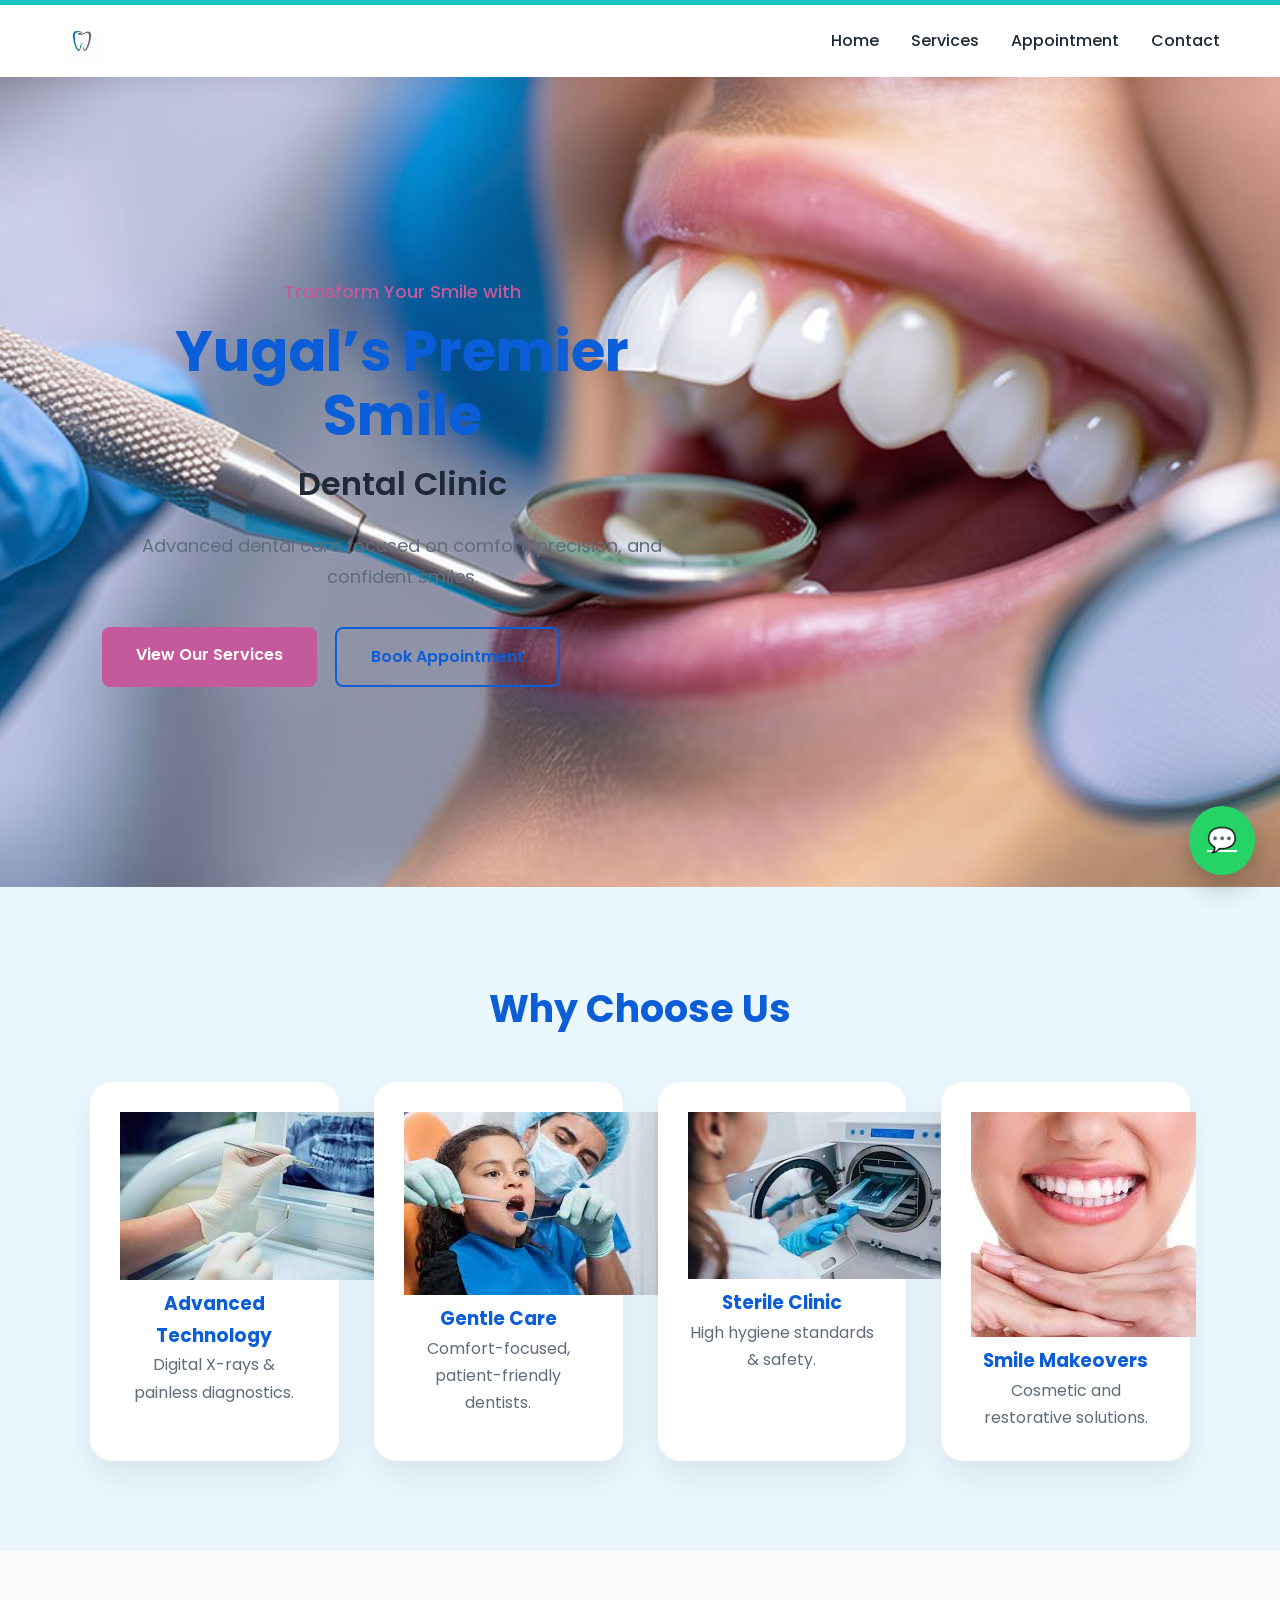
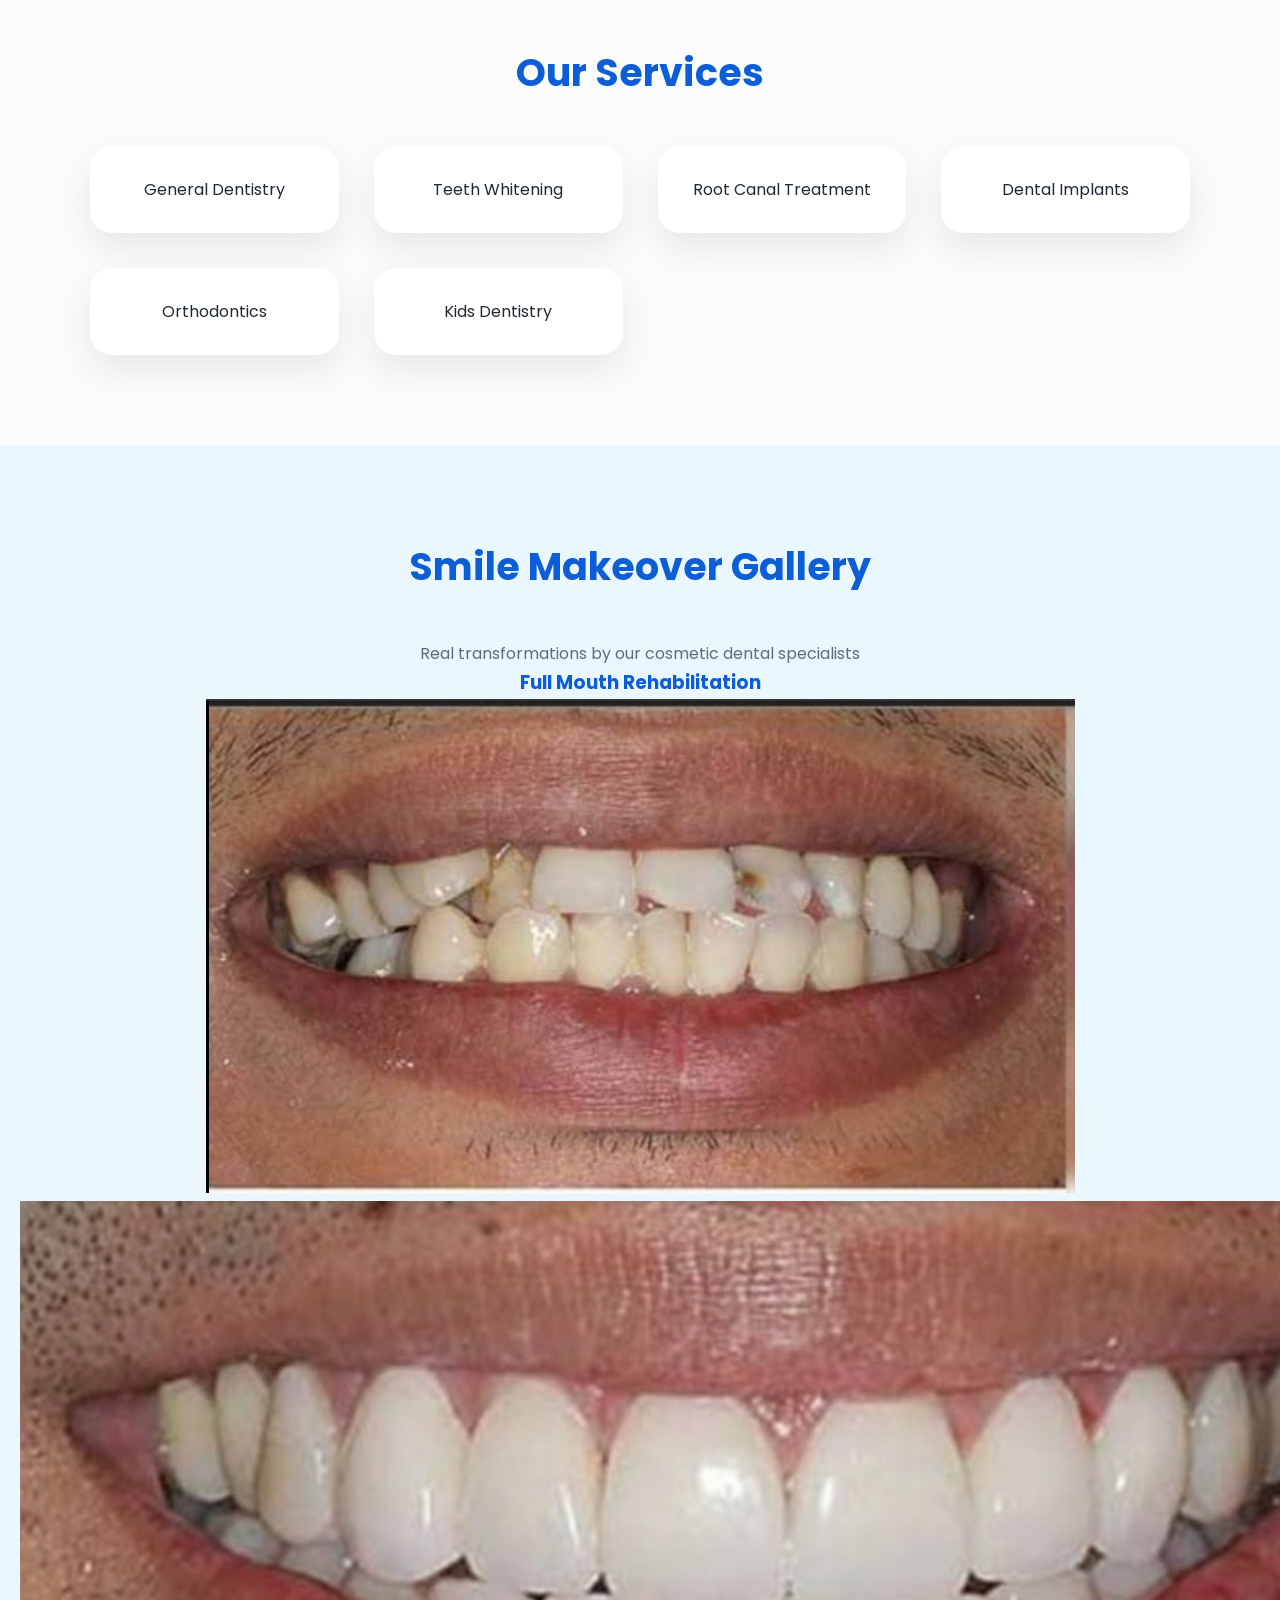
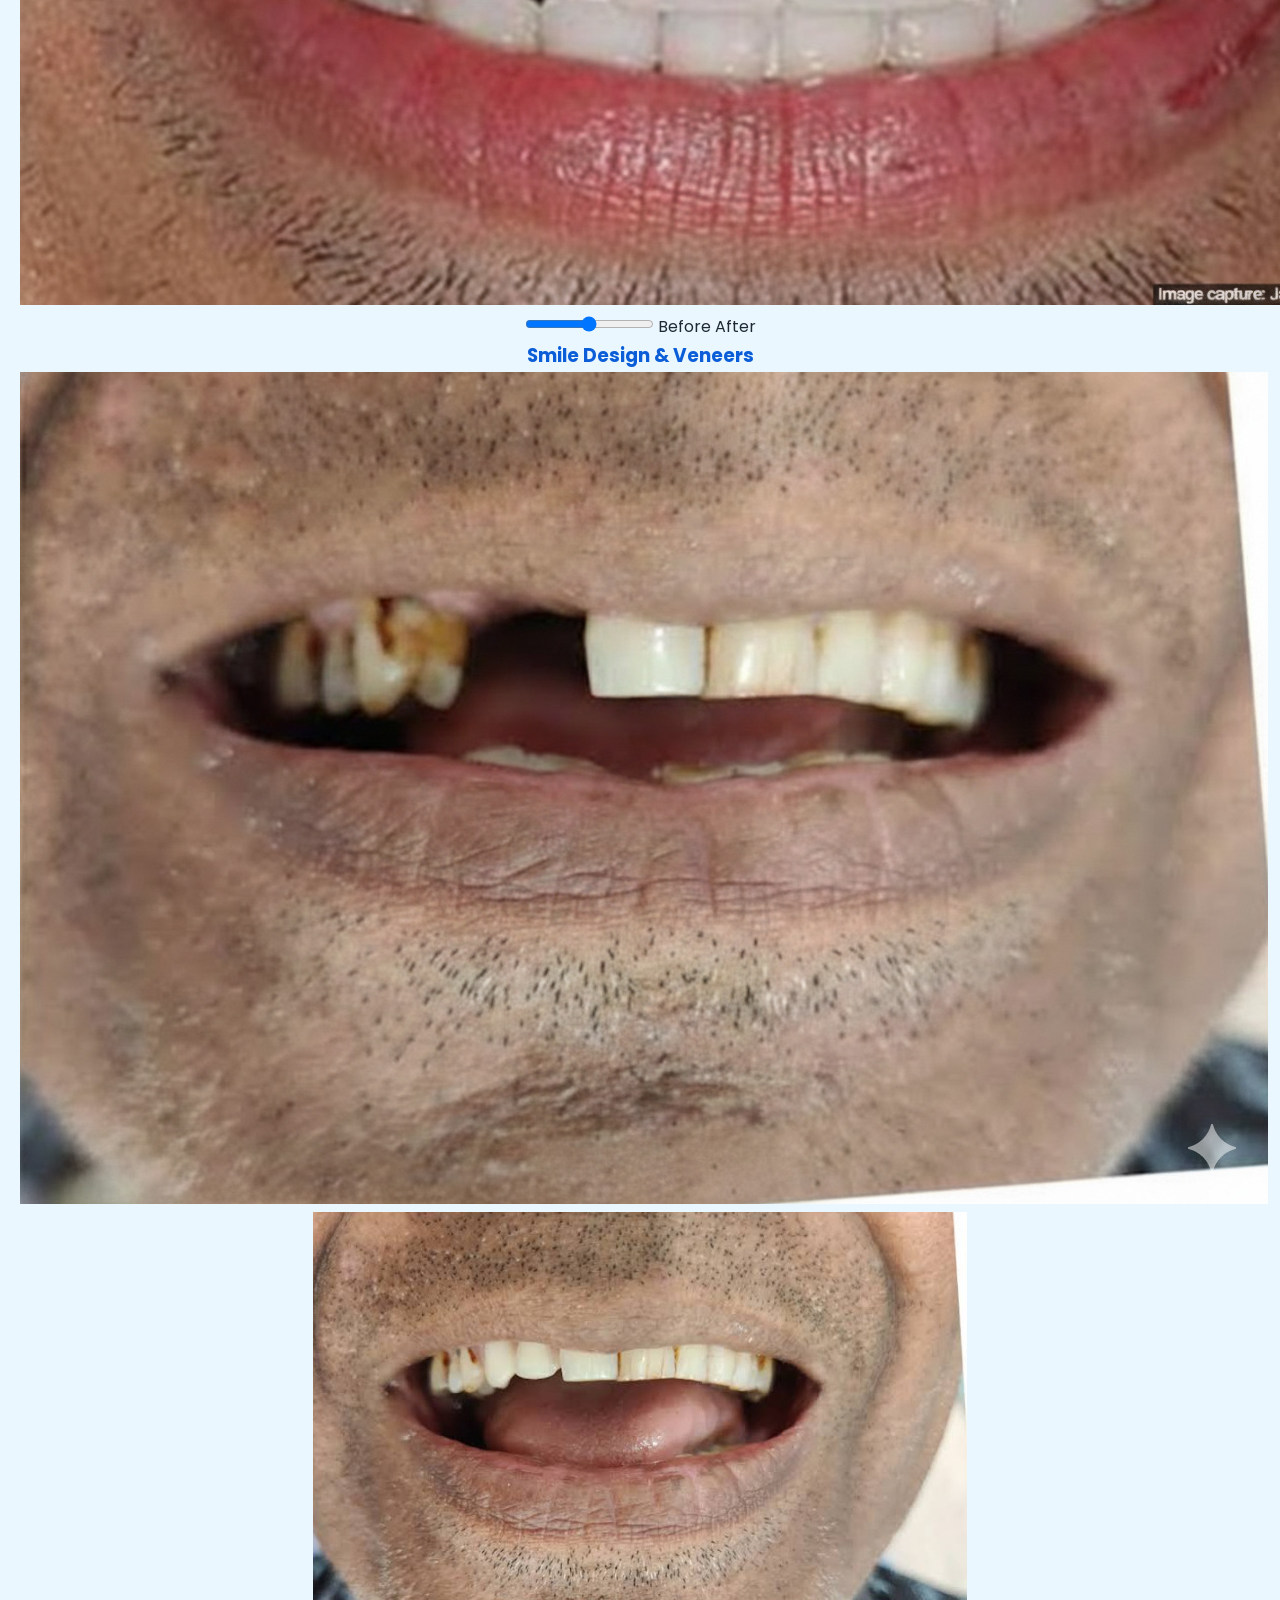
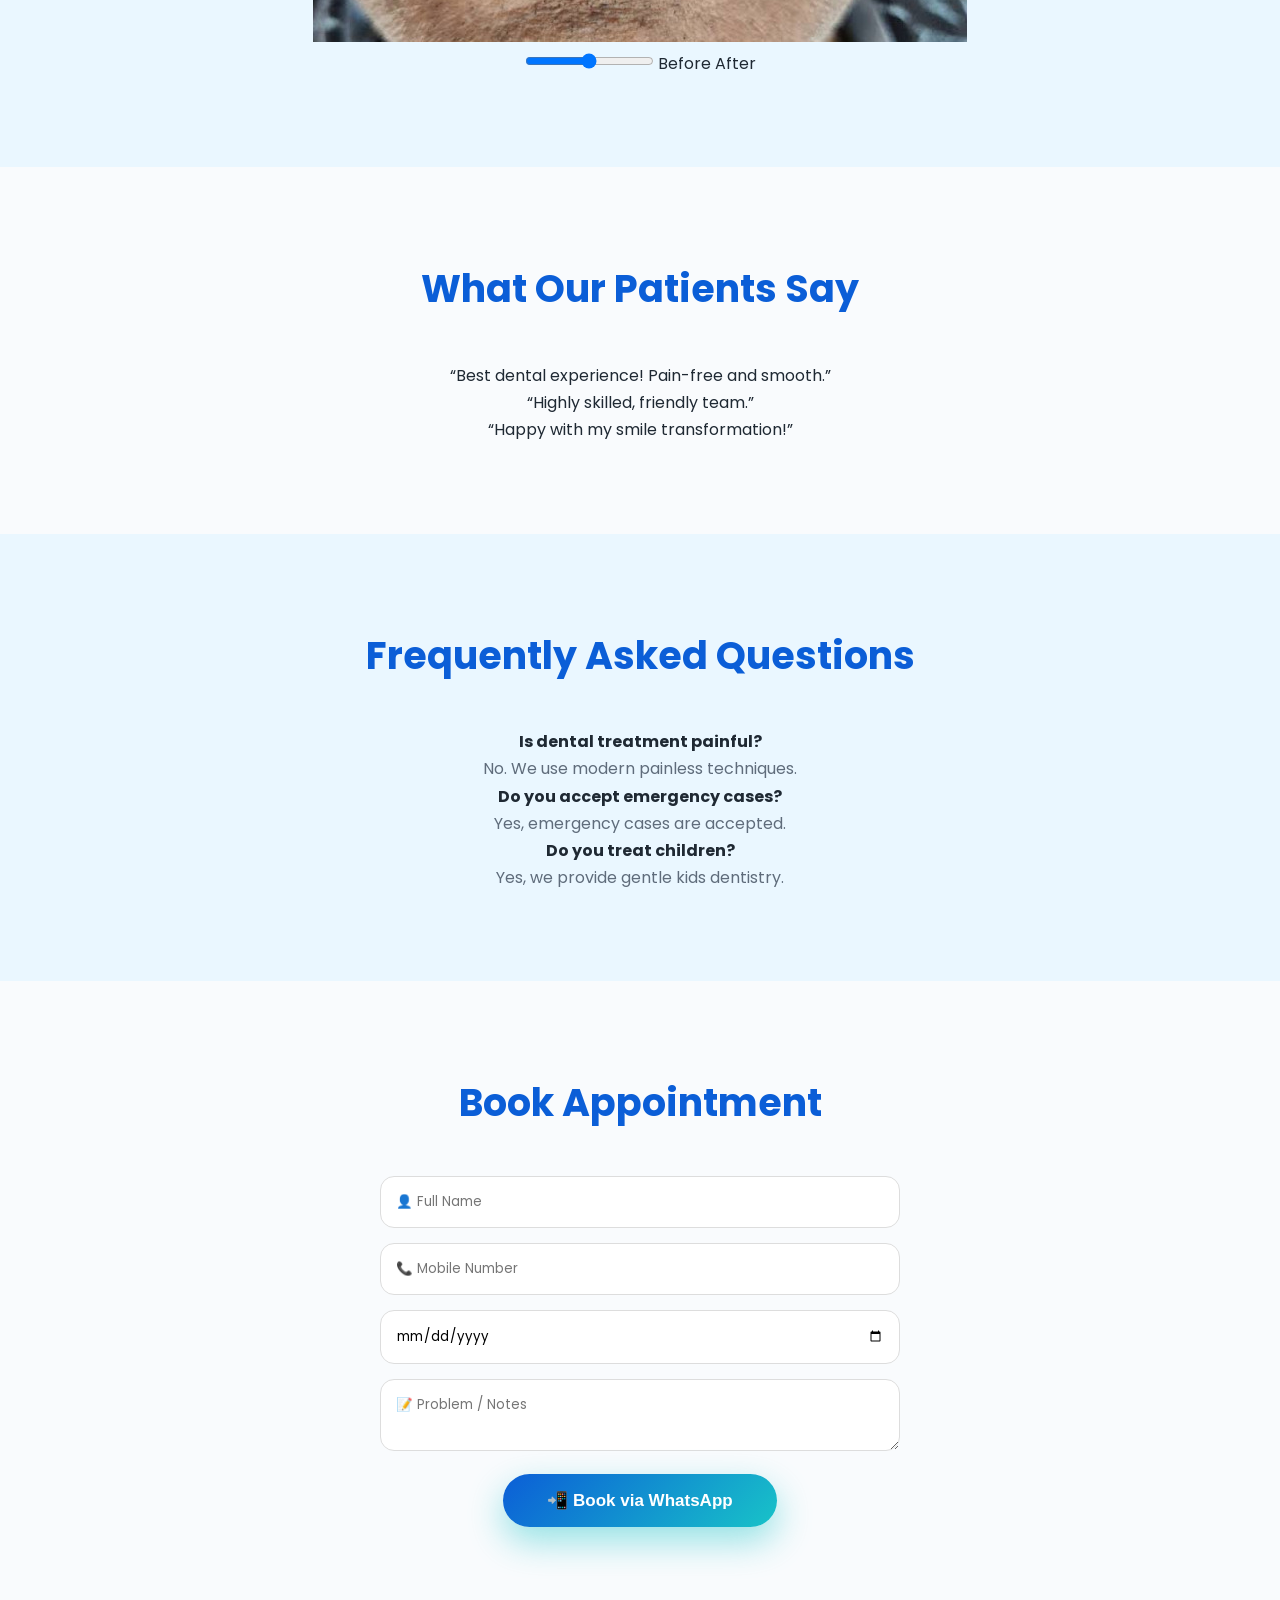
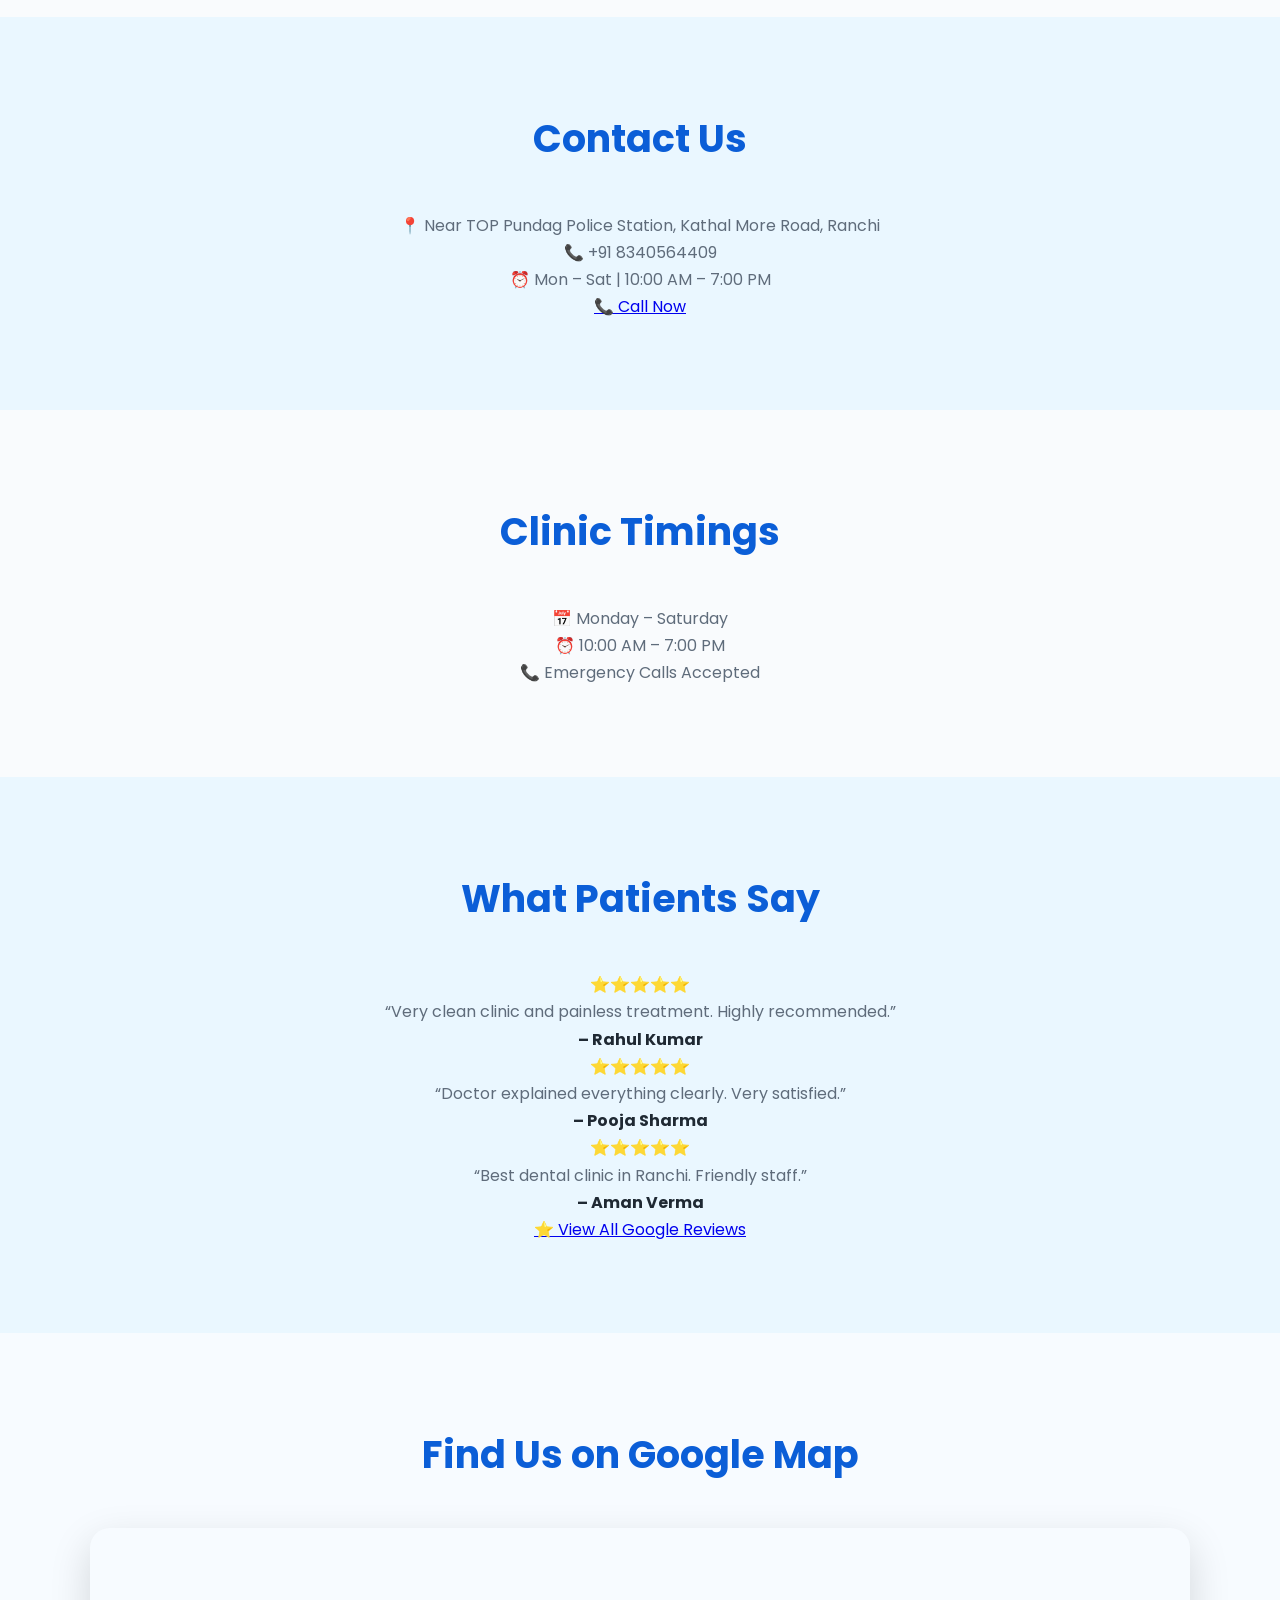
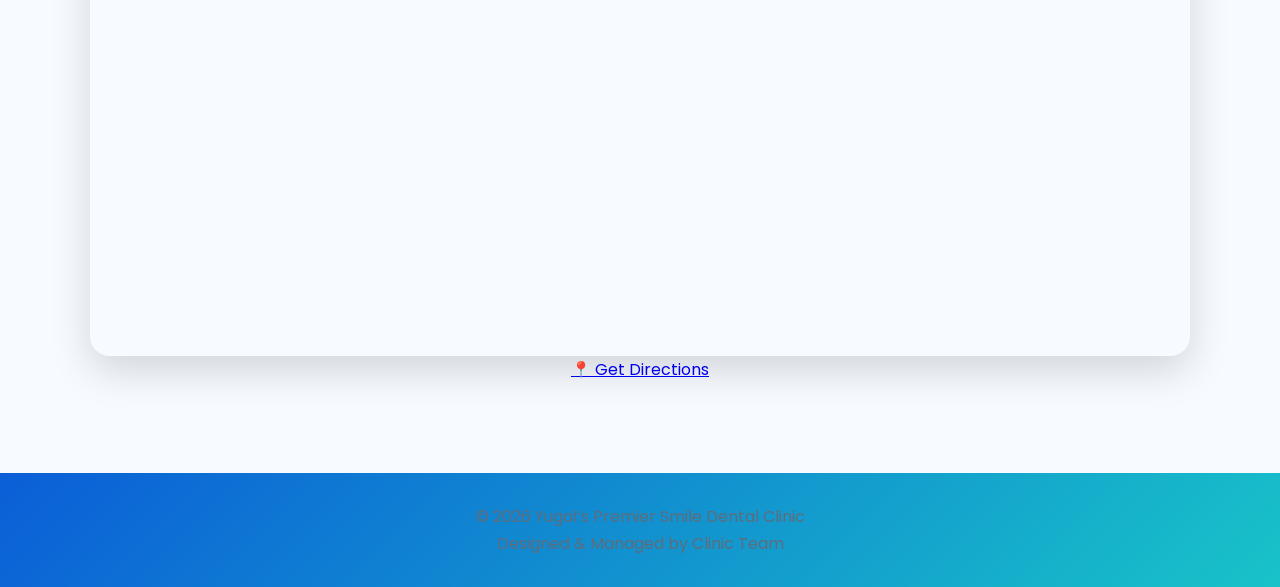
==== index.html @ e12157e5 "Update index.html" ====
<!DOCTYPE html>
<html lang="en">
<head>
<link href="https://fonts.googleapis.com/css2?family=Poppins:wght@400;500;600;700&display=swap" rel="stylesheet">

  <meta charset="UTF-8">
<!-- Favicon -->
<link rel="icon" type="image/png" sizes="32x32" href="Picture/favicon-32x32.png">
<link rel="icon" type="image/png" sizes="16x16" href="Picture/favicon-16x16.png">

<!-- Apple Touch Icon (iPhone/iPad) -->
<link rel="apple-touch-icon" href="Picture/apple-touch-icon.png">

  <title>Best Dental Clinic in Ranchi | Yugal’s Premier Smile</title>

  <meta name="description"
        content="Yugal’s Premier Smile Dental Clinic in Ranchi offers painless dental treatments, root canal, teeth whitening, smile design & emergency dental care.">

  <meta name="keywords"
        content="Dental Clinic in Ranchi, Best Dentist in Ranchi, Root Canal Ranchi, Smile Design Ranchi, Dentist Near Me">

  <meta name="author" content="Yugal’s Premier Smile Dental Clinic">
  <meta name="robots" content="index, follow">

  <meta name="viewport" content="width=device-width, initial-scale=1.0">
<link href="https://fonts.googleapis.com/css2?family=Poppins:wght@300;400;500;600;700&display=swap" rel="stylesheet">

  <link rel="stylesheet" href="style.css">

  <!-- Local Business Schema for Google -->
  <script type="application/ld+json">
  {
    "@context": "https://schema.org",
    "@type": "Dentist",
    "name": "Yugal’s Premier Smile Dental Clinic",
    "image": "https://harshkishore50-dotcom.github.io/yugals-premier-smile/Picture/logo.png",
    "address": {
      "@type": "PostalAddress",
      "streetAddress": "Near TOP Pundag Police Station, Kathal More Road",
      "addressLocality": "Ranchi",
      "addressRegion": "Jharkhand",
      "postalCode": "834004",
      "addressCountry": "IN"
    },
    "telephone": "+91-8340564409",
    "openingHours": "Mo-Sa 10:00-19:00",
    "url": "https://harshkishore50-dotcom.github.io/yugals-premier-smile/"
  }
    "geo": {
  "@type": "GeoCoordinates",
  "latitude": "23.3586603",
  "longitude": "85.2530686"
}

  </script>
</head>
  <body>
<nav class="navbar">
  <div class="logo">
    <img src="Picture/logo.png" alt="Yugal’s Premier Smile">
  </div>
  <ul>
    <li><a href="#">Home</a></li>
    <li><a href="#services">Services</a></li>
    <li><a href="#appointment">Appointment</a></li>
    <li><a href="#contact">Contact</a></li>
  </ul>
</nav>

<!-- WhatsApp button -->
<a 
href="https://wa.me/918340564409?text=Hello%20I%20want%20to%20book%20a%20dental%20appointment"
class="whatsapp">
💬
</a>


<!-- HERO -->
<section class="hero-clean">
  <div class="hero-text">
    <p class="hero-small">Transform Your Smile with</p>

    <h1 class="hero-title">
      Yugal’s Premier Smile
    </h1>

    <h2 class="hero-subtitle">
      Dental Clinic
    </h2>

    <p class="hero-desc">
      Advanced dental care focused on comfort, precision,
      and confident smiles.
    </p>

    <div class="hero-actions">
      <a href="#services" class="hero-btn primary">View Our Services</a>
      <a href="#appointment" class="hero-btn outline">Book Appointment</a>
    </div>
  </div>
</section>





<!-- WHY CHOOSE US -->
<section class="why-us" id="services">
  <h2>Why Choose Us</h2>

  <div class="why-grid">
    <div class="why-card">
      <img src="Picture/icon-tech.png" alt="Advanced Technology">
      <h3>Advanced Technology</h3>
      <p>Digital X-rays & painless diagnostics.</p>
    </div>

    <div class="why-card">
      <img src="Picture/icon-care.png" alt="Gentle Care">
      <h3>Gentle Care</h3>
      <p>Comfort-focused, patient-friendly dentists.</p>
    </div>

    <div class="why-card">
      <img src="Picture/icon-sterile.png" alt="Sterile Clinic">
      <h3>Sterile Clinic</h3>
      <p>High hygiene standards & safety.</p>
    </div>

    <div class="why-card">
      <img src="Picture/icon-smile.png" alt="Smile Makeovers">
      <h3>Smile Makeovers</h3>
      <p>Cosmetic and restorative solutions.</p>
    </div>
  </div>
</section>





<!-- SERVICES -->
<section class="services">
  <h2>Our Services</h2>
  <div class="services-grid">
    <div class="service-card">General Dentistry</div>
    <div class="service-card">Teeth Whitening</div>
    <div class="service-card">Root Canal Treatment</div>
    <div class="service-card">Dental Implants</div>
    <div class="service-card">Orthodontics</div>
    <div class="service-card">Kids Dentistry</div>
  </div>
</section>
<section class="before-after">
  <h2>Smile Makeover Gallery</h2>
  <p>Real transformations by our cosmetic dental specialists</p>

  <!-- CASE 1 -->
  <div class="ba-card">
    <h3>Full Mouth Rehabilitation</h3>

    <div class="ba-container">
      <img src="Picture/before1.jpg" class="ba-img">
      <div class="ba-overlay">
        <img src="Picture/after1.jpg">
      </div>
      <input type="range" min="0" max="100" value="50">
      <span class="ba-label before">Before</span>
      <span class="ba-label after">After</span>
    </div>
  </div>

  <!-- CASE 2 -->
  <div class="ba-card">
    <h3>Smile Design & Veneers</h3>

    <div class="ba-container">
      <img src="Picture/before2.jpg" class="ba-img">
      <div class="ba-overlay">
        <img src="Picture/after2.jpg">
      </div>
      <input type="range" min="0" max="100" value="50">
      <span class="ba-label before">Before</span>
      <span class="ba-label after">After</span>
    </div>
  </div>
</section>


<!-- TESTIMONIALS -->
<section class="testimonials">
  <h2>What Our Patients Say</h2>
  <div class="testimonial-card">“Best dental experience! Pain-free and smooth.”</div>
  <div class="testimonial-card">“Highly skilled, friendly team.”</div>
  <div class="testimonial-card">“Happy with my smile transformation!”</div>
</section>
  <section class="faq">
  <h2>Frequently Asked Questions</h2>

  <div class="faq-box">
    <h4>Is dental treatment painful?</h4>
    <p>No. We use modern painless techniques.</p>
  </div>

  <div class="faq-box">
    <h4>Do you accept emergency cases?</h4>
    <p>Yes, emergency cases are accepted.</p>
  </div>

  <div class="faq-box">
    <h4>Do you treat children?</h4>
    <p>Yes, we provide gentle kids dentistry.</p>
  </div>
</section>


<!-- APPOINTMENT FORM -->
<section class="appointment" id="appointment">
  <h2>Book Appointment</h2>

  <form class="appointment-form" onsubmit="sendWhatsApp(); return false;">
    <input type="text" id="name" placeholder="👤 Full Name" required>
    <input type="tel" id="phone" placeholder="📞 Mobile Number" required>
    <input type="date" id="date" required>
    <textarea id="problem" placeholder="📝 Problem / Notes"></textarea>

    <button type="submit" class="btn">📲 Book via WhatsApp</button>
  </form>
</section>


<!-- CONTACT -->
<section class="contact" id="contact">
  <h2>Contact Us</h2>

  <div class="contact-box">
    <p>📍 Near TOP Pundag Police Station, Kathal More Road, Ranchi</p>
    <p>📞 +91 8340564409</p>
    <p>⏰ Mon – Sat | 10:00 AM – 7:00 PM</p>

    <a href="tel:+918340564409" class="btn call-btn">📞 Call Now</a>
  </div>
</section>

 <section class="timings">
  <h2>Clinic Timings</h2>

  <div class="timing-card">
    <p>📅 Monday – Saturday</p>
    <p>⏰ 10:00 AM – 7:00 PM</p>
    <p>📞 Emergency Calls Accepted</p>
  </div>
</section>


<section class="reviews" id="reviews">
  <h2>What Patients Say</h2>

  <div class="review-grid">
    <div class="review-card">
      ⭐⭐⭐⭐⭐
      <p>“Very clean clinic and painless treatment. Highly recommended.”</p>
      <h4>– Rahul Kumar</h4>
    </div>

    <div class="review-card">
      ⭐⭐⭐⭐⭐
      <p>“Doctor explained everything clearly. Very satisfied.”</p>
      <h4>– Pooja Sharma</h4>
    </div>

    <div class="review-card">
      ⭐⭐⭐⭐⭐
      <p>“Best dental clinic in Ranchi. Friendly staff.”</p>
      <h4>– Aman Verma</h4>
    </div>
  </div>

  <div class="google-review-btn">
    <a href="https://www.google.com/search?q=Yugal's+Premier+Smile+Dental+Clinic+Ranchi"
       target="_blank"
       class="btn">
      ⭐ View All Google Reviews
    </a>
  </div>
</section>

<!-- MAP -->
<section class="map-section">
  <h2>Find Us on Google Map</h2>

  <div class="map-container">
    <iframe
      src="https://www.google.com/maps/embed?pb=!1m18!1m12!1m3!1d3662.8165370735237!2d85.25306857510247!3d23.358660378939582!2m3!1f0!2f0!3f0!3m2!1i1024!2i768!4f13.1!3m3!1m2!1s0x39f4df7501ce6651%3A0x528b80db2a2c24c6!2sYugal's%20Premier%20Smile%20Dental%20Clinic!5e0!3m2!1sen!2sin!4v1770392421526"
      allowfullscreen=""
      loading="lazy"
      referrerpolicy="no-referrer-when-downgrade">
    </iframe>
  </div>

  <a href="https://maps.google.com/?q=Yugal's Premier Smile Dental Clinic Ranchi"
     target="_blank"
     class="btn direction-btn">
    📍 Get Directions
  </a>
</section>




<footer>
  <p>© 2026 Yugal’s Premier Smile Dental Clinic</p>
  <p>Designed & Managed by Clinic Team</p>
</footer>

<script>
function sendWhatsApp() {
  const name = document.getElementById("name").value;
  const phone = document.getElementById("phone").value;
  const date = document.getElementById("date").value;
  const problem = document.getElementById("problem").value;

  const message =
    `Hello, I want to book a dental appointment.%0A%0A` +
    `Name: ${name}%0A` +
    `Mobile: ${phone}%0A` +
    `Preferred Date: ${date}%0A` +
    `Problem: ${problem}`;

  window.open(
    `https://wa.me/918340564409?text=${message}`,
    "_blank"
  );
}
</script>
<script>
document.querySelectorAll(".compare").forEach(c => {
  const slider = c.querySelector("input");
  const after = c.querySelector(".compare-after");

  slider.addEventListener("input", () => {
    after.style.width = slider.value + "%";
  });
});
</script>


</body>
</html>
---- style.css ----
/* =====================
   ROOT & GLOBAL
===================== */
:root {
  --primary-blue: #0b5ed7;
  --turquoise: #18c3c8;
  --soft-blue: #eaf7ff;
  --text-dark: #1f2933;
  --text-light: #5f6c7b;
  --card-bg: #ffffff;
}

* {
  margin: 0;
  padding: 0;
  box-sizing: border-box;
}

body {
  font-family: 'Poppins', sans-serif;
  background: #f9fbfd;
  color: var(--text-dark);
  line-height: 1.7;
}

p {
  color: var(--text-light);
  font-size: 16px;
}

h1, h2, h3 {
  color: var(--primary-blue);
}

/* =====================
   NAVBAR (FINAL)
===================== */
.navbar {
  position: sticky;
  top: 0;
  z-index: 1000;
  background: #ffffff;
  border-top: 5px solid var(--turquoise);
  padding: 14px 60px;

  display: flex;
  align-items: center;
  justify-content: space-between;

  box-shadow: 0 6px 20px rgba(0,0,0,0.08);
}

.navbar .logo img {
  height: 44px;
  display: block;
}

.navbar ul {
  list-style: none;
  display: flex;
  gap: 32px;
}

.navbar ul li a {
  text-decoration: none;
  font-weight: 500;
  color: #1f2937;
}

.navbar ul li a:hover {
  color: var(--turquoise);
}

/* =====================
   HERO SECTION
===================== */
/* =========================
   CLEAN PREMIUM HERO (RESET)
========================= */

.hero-clean {
  min-height: 90vh;
  background: url("Picture/clinic-hero.jpg") center right / cover no-repeat;
  display: flex;
  align-items: center;
  padding: 0 8%;
  background-color: #eef6fb;
}

.hero-text {
  max-width: 600px;
}

.hero-small {
  font-size: 18px;
  font-weight: 500;
  color: #c45a9c; /* soft pink accent like reference */
  margin-bottom: 12px;
}

.hero-title {
  font-family: 'Poppins', sans-serif;
  font-size: 56px;
  font-weight: 700;
  color: #0b5ed7;
  line-height: 1.15;
  margin-bottom: 8px;
}

.hero-subtitle {
  font-size: 32px;
  font-weight: 600;
  color: #1f2937;
  margin-bottom: 20px;
}

.hero-desc {
  font-size: 18px;
  color: #5f6c7b;
  line-height: 1.7;
  margin-bottom: 35px;
}

.hero-actions {
  display: flex;
  gap: 18px;
}

.hero-btn {
  padding: 14px 34px;
  border-radius: 8px;
  font-size: 16px;
  font-weight: 600;
  text-decoration: none;
  transition: 0.3s ease;
}

.hero-btn.primary {
  background: #c45a9c;
  color: #fff;
}

.hero-btn.primary:hover {
  background: #b04b8a;
}

.hero-btn.outline {
  border: 2px solid #0b5ed7;
  color: #0b5ed7;
  background: transparent;
}

.hero-btn.outline:hover {
  background: #0b5ed7;
  color: #fff;
}

/* Responsive */
@media (max-width: 768px) {
  .hero-title {
    font-size: 38px;
  }

  .hero-subtitle {
    font-size: 24px;
  }

  .hero-actions {
    flex-direction: column;
    align-items: flex-start;
  }
}

/* =====================
   BUTTONS
===================== */
.btn-primary {
  background: linear-gradient(135deg, var(--primary-blue), var(--turquoise));
  padding: 15px 34px;
  border-radius: 50px;
  color: #fff;
  font-weight: 600;
  text-decoration: none;
  box-shadow: 0 10px 30px rgba(24,195,200,0.4);
  transition: 0.3s ease;
}

.btn-primary:hover {
  transform: translateY(-3px);
}

.btn-outline {
  border: 2px solid #fff;
  padding: 15px 32px;
  border-radius: 50px;
  color: #fff;
  text-decoration: none;
  transition: 0.3s ease;
}

.btn-outline:hover {
  background: #fff;
  color: var(--primary-blue);
}

/* =====================
   SECTIONS
===================== */
section {
  padding: 90px 20px;
  text-align: center;
}

section:nth-child(even) {
  background: var(--soft-blue);
}

section h2 {
  font-size: 38px;
  margin-bottom: 40px;
}

/* =====================
   CARDS (WHY / SERVICES / ETC.)
===================== */
.why-grid,
.services-grid {
  max-width: 1100px;
  margin: auto;
  display: grid;
  gap: 35px;
  grid-template-columns: repeat(auto-fit, minmax(220px, 1fr));
}

.why-card,
.service-card {
  background: var(--card-bg);
  padding: 30px;
  border-radius: 22px;
  box-shadow: 0 15px 35px rgba(0,0,0,0.08);
  transition: 0.3s ease;
}

.why-card:hover,
.service-card:hover {
  transform: translateY(-8px);
}

/* =====================
   DOCTOR
===================== */
.doctor-box {
  max-width: 900px;
  margin: auto;
  background: #fff;
  display: flex;
  gap: 35px;
  align-items: center;
  padding: 45px;
  border-radius: 25px;
  box-shadow: 0 20px 55px rgba(0,0,0,0.1);
}

.doctor-box img {
  width: 220px;
  border-radius: 20px;
}

/* =====================
   APPOINTMENT FORM
===================== */
.appointment-form {
  max-width: 520px;
  margin: auto;
}

.appointment-form input,
.appointment-form textarea {
  width: 100%;
  padding: 15px;
  border-radius: 14px;
  border: 1px solid #ddd;
  margin-bottom: 15px;
  font-family: 'Poppins', sans-serif;
}

/* =====================
   MAP
===================== */
.map-section {
  padding: 90px 20px;
  background: #f7fbff;
}

.map-container {
  max-width: 1100px;
  margin: auto;
  border-radius: 20px;
  overflow: hidden;
  box-shadow: 0 15px 40px rgba(0,0,0,0.15);
}

.map-container iframe {
  width: 100%;
  height: 420px;
  border: 0;
}

/* =====================
   FOOTER
===================== */
footer {
  background: linear-gradient(135deg, var(--primary-blue), var(--turquoise));
  color: #fff;
  padding: 30px;
  text-align: center;
}

/* =====================
   WHATSAPP FLOAT
===================== */
.whatsapp {
  position: fixed;
  bottom: 25px;
  right: 25px;
  background: #25d366;
  color: #fff;
  font-size: 24px;
  padding: 14px 18px;
  border-radius: 50%;
  box-shadow: 0 12px 30px rgba(0,0,0,0.25);
}

/* =====================
   MOBILE
===================== */
@media (max-width: 768px) {
  .hero-content h1 {
    font-size: 36px;
  }

  .hero-premium {
    padding: 0 6%;
  }

  .hero-buttons {
    flex-direction: column;
    align-items: flex-start;
  }

  .doctor-box {
    flex-direction: column;
    text-align: center;
  }
}
/* ===== FIX INVISIBLE APPOINTMENT BUTTON ===== */
.appointment-form .btn,
.appointment-form button {
  background: linear-gradient(135deg, #0b5ed7, #18c3c8);
  color: #ffffff !important;

  padding: 16px 44px;
  font-size: 17px;
  font-weight: 600;

  border-radius: 50px;
  border: none;
  cursor: pointer;

  box-shadow: 0 14px 35px rgba(24,195,200,0.45);
  opacity: 1 !important;
  visibility: visible !important;
}

.appointment-form .btn:hover {
  transform: translateY(-2px);
  box-shadow: 0 18px 40px rgba(24,195,200,0.6);
}

/* ===== PREMIUM CLINIC NAME BRANDING ===== */

.hero-brand {
  display: flex;
  align-items: center;
  gap: 18px;
  margin-bottom: 18px;
}

.hero-logo {
  width: 64px;
  height: auto;
}

.clinic-name {
  font-family: 'Playfair Display', serif;
  font-size: 60px;
  font-weight: 700;
  line-height: 1.1;
  color: #ffffff;
  letter-spacing: 0.6px;
}

.clinic-name span {
  display: block;
  font-size: 36px;
  font-weight: 600;
  font-family: 'Inter', sans-serif;
  letter-spacing: 1px;
  color: #e6f6ff;
}

/* RESPONSIVE */
@media (max-width: 768px) {
  .hero-brand {
    flex-direction: column;
    align-items: flex-start;
  }

  .hero-logo {
    width: 54px;
  }

  .clinic-name {
    font-size: 42px;
  }

  .clinic-name span {
    font-size: 26px;
  }
}
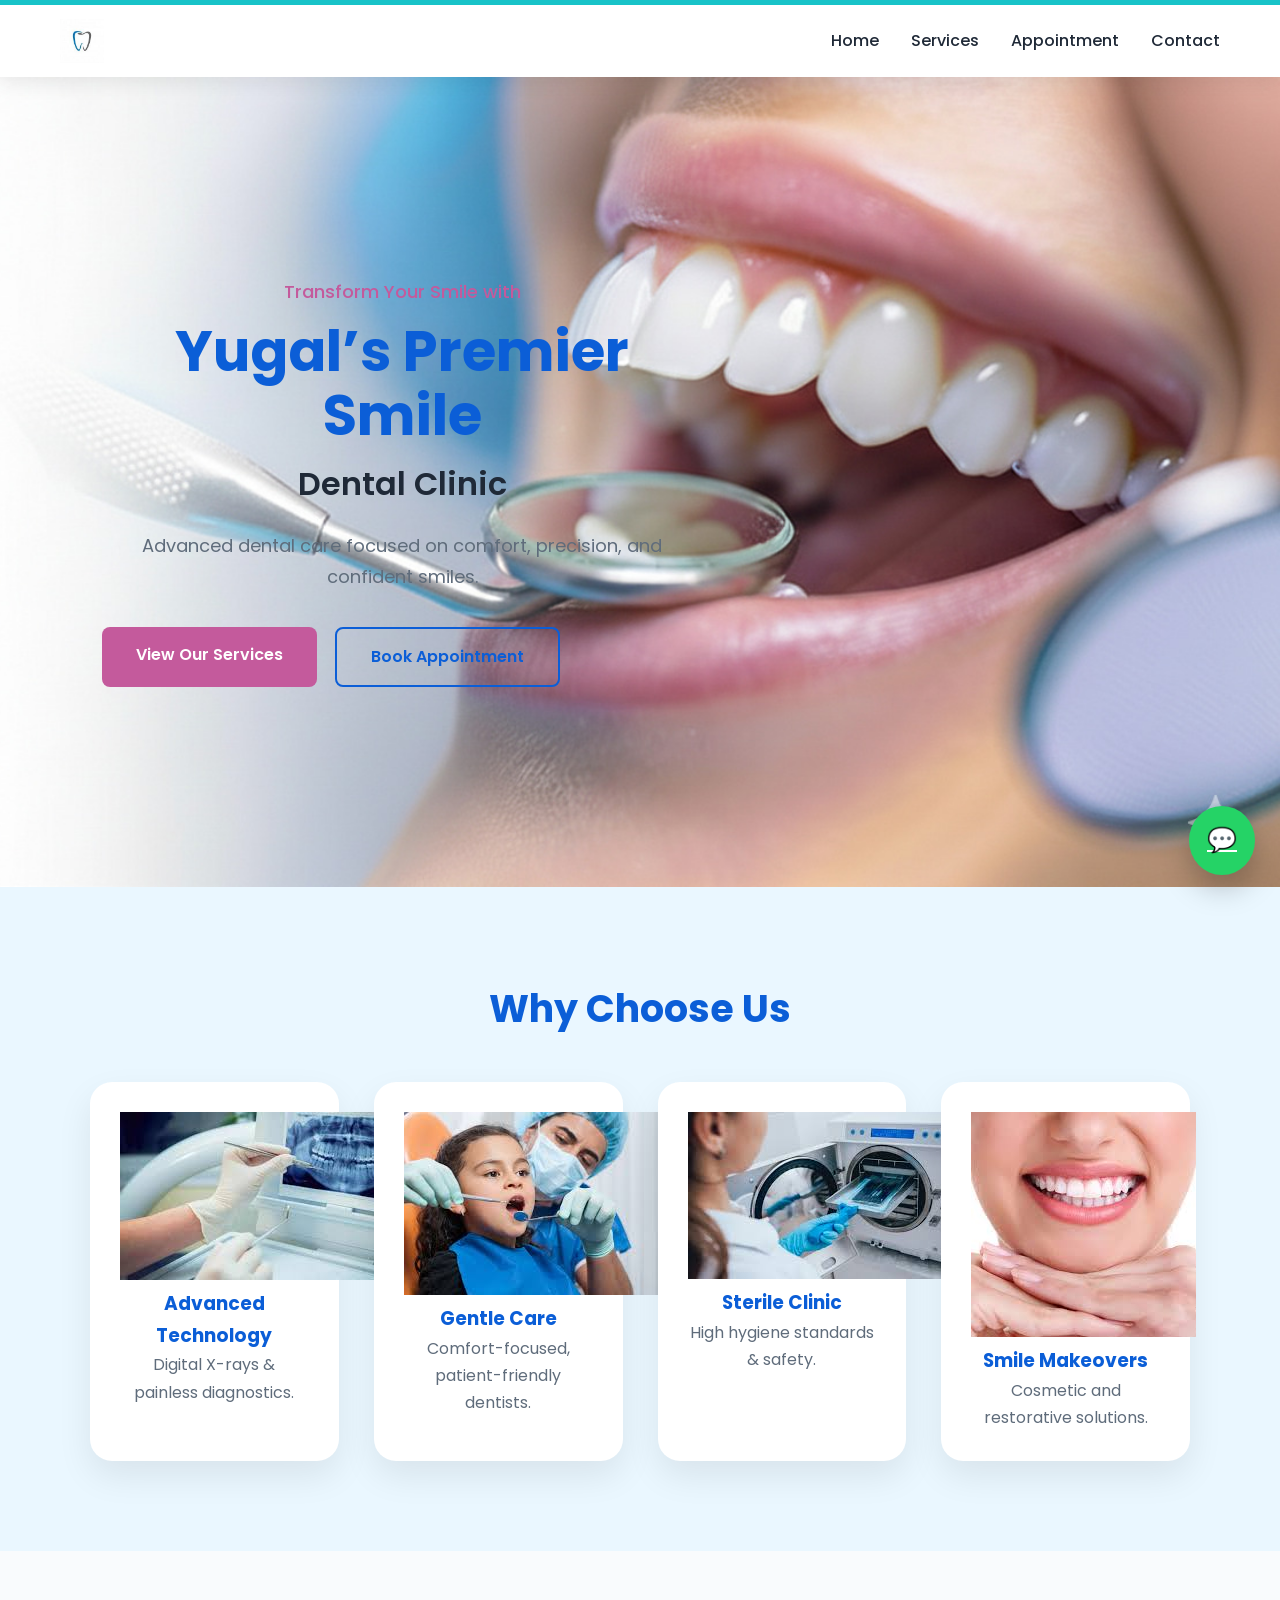
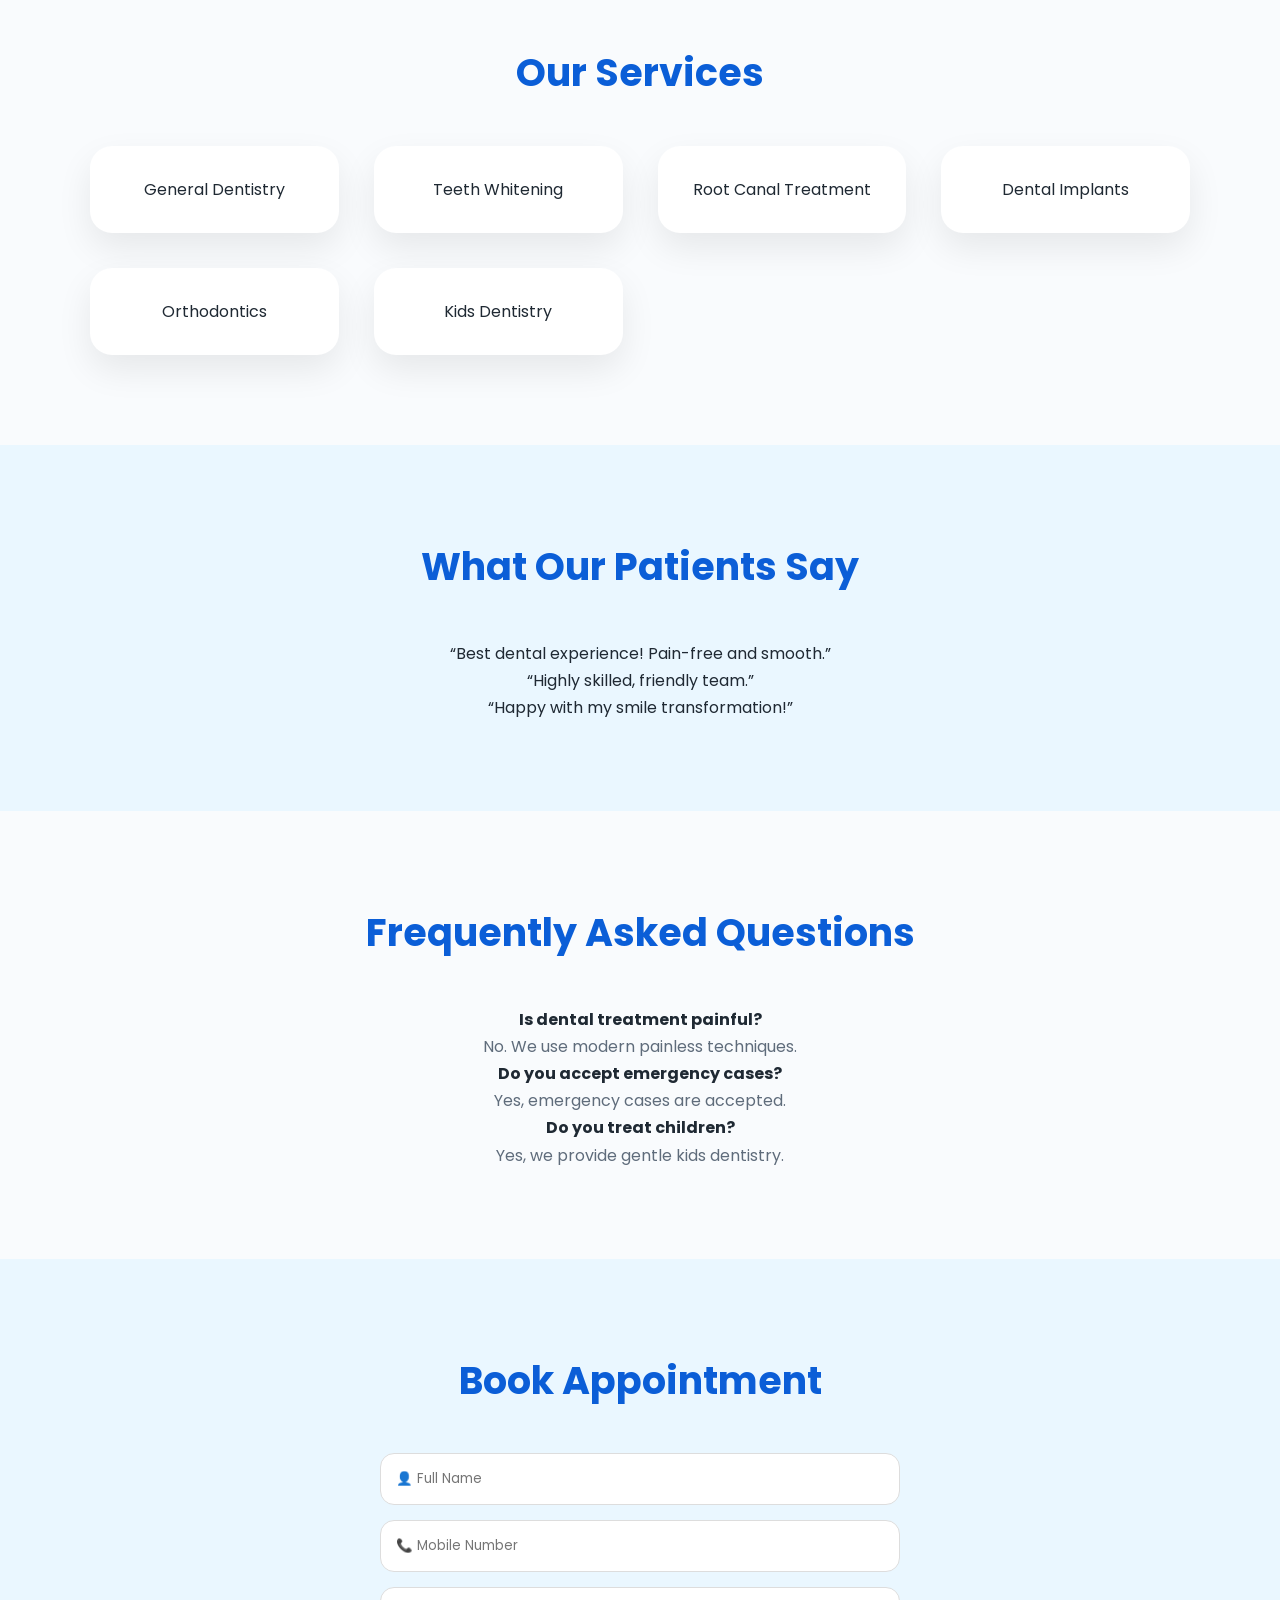
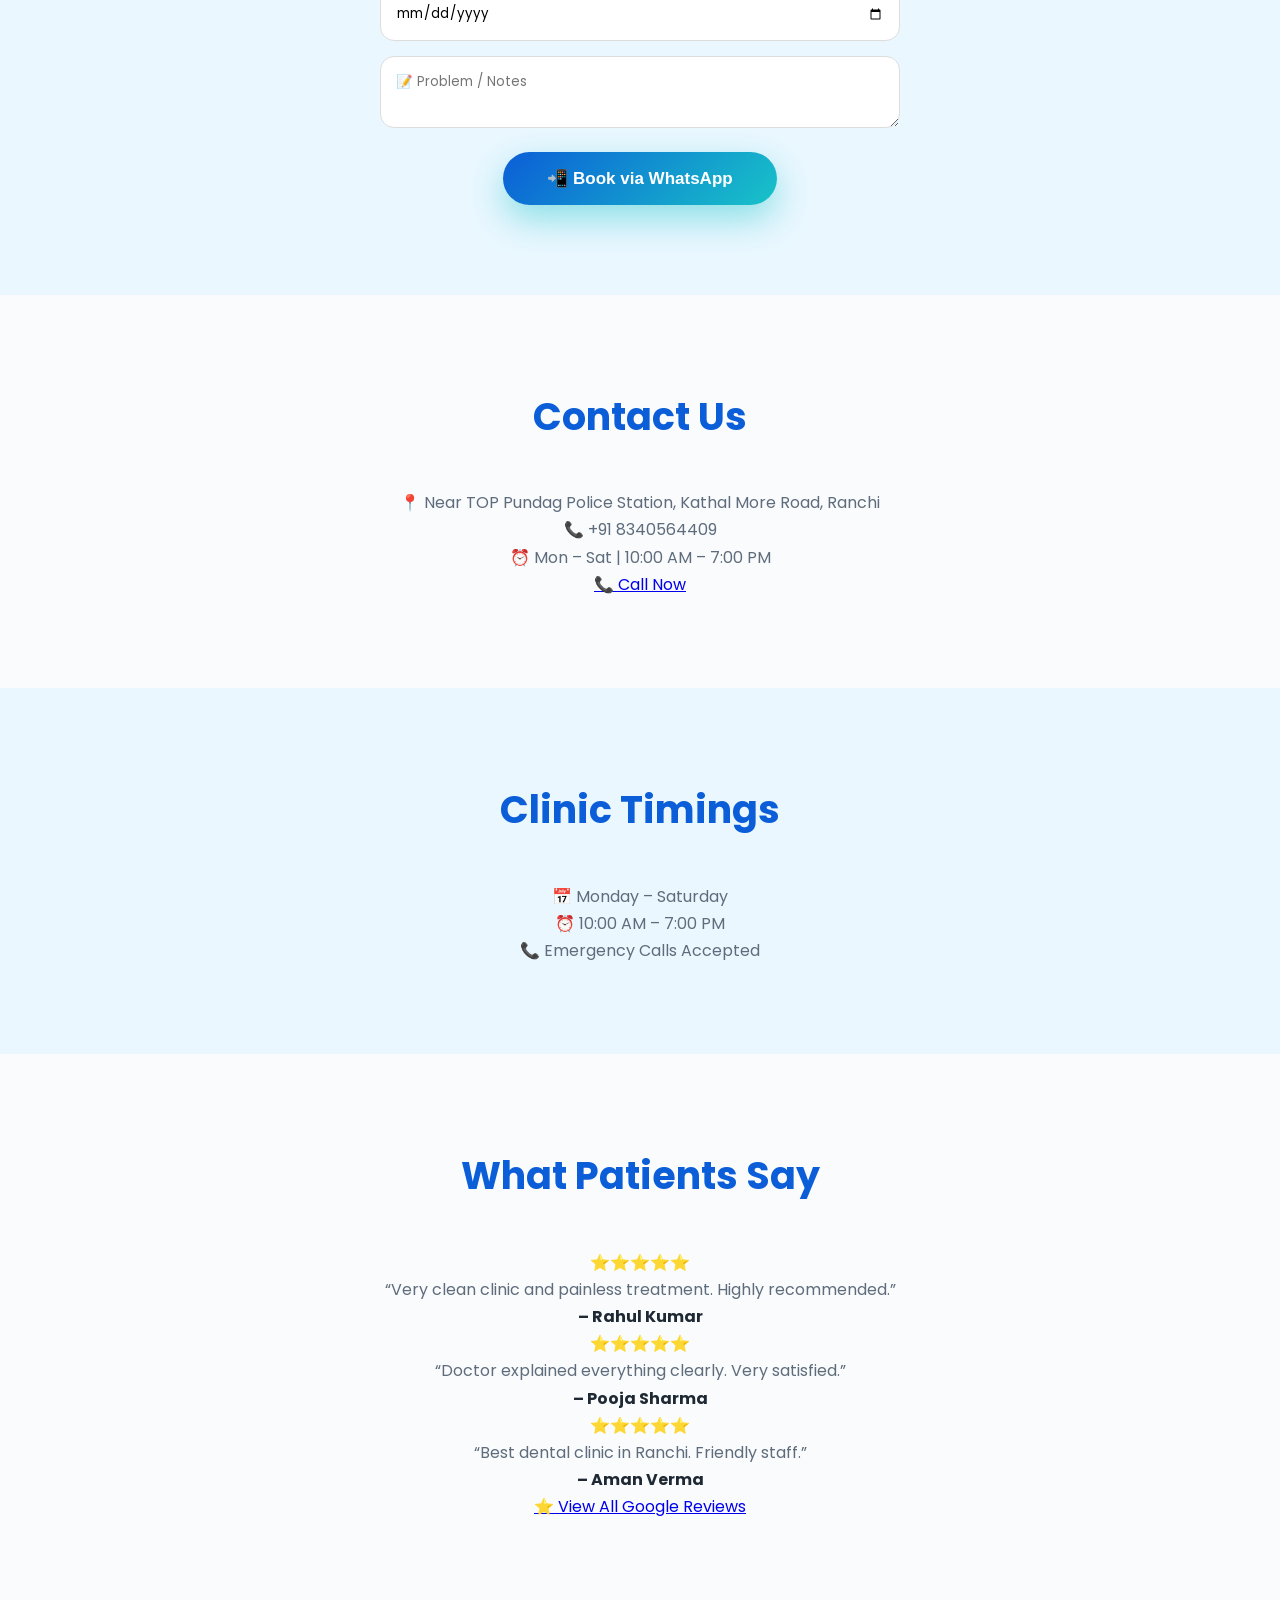
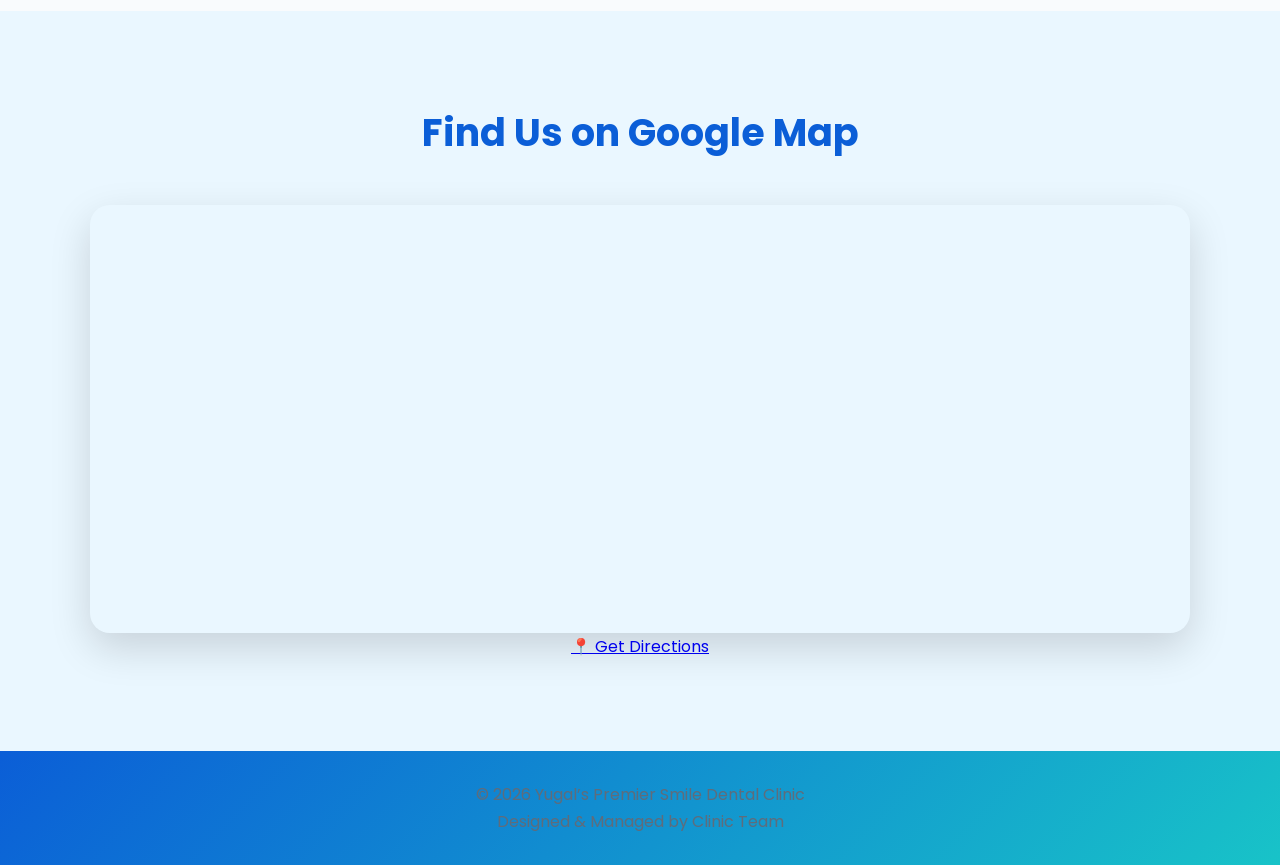
==== commit 8372d7ce: "Update index.html" ====
--- a/index.html
+++ b/index.html
@@ -11,7 +11,7 @@
 <!-- Apple Touch Icon (iPhone/iPad) -->
 <link rel="apple-touch-icon" href="Picture/apple-touch-icon.png">
 
-  <title>Best Dental Clinic in Ranchi | Yugal’s Premier Smile</title>
+<title>Yugal’s Premier Smile Dental Clinic | Best Dentist in Ranchi</title>
 
   <meta name="description"
         content="Yugal’s Premier Smile Dental Clinic in Ranchi offers painless dental treatments, root canal, teeth whitening, smile design & emergency dental care.">
@@ -151,12 +151,12 @@
     <div class="service-card">Kids Dentistry</div>
   </div>
 </section>
-<section class="before-after">
+<!---section class="before-after">
   <h2>Smile Makeover Gallery</h2>
   <p>Real transformations by our cosmetic dental specialists</p>
 
   <!-- CASE 1 -->
-  <div class="ba-card">
+  <!--div class="ba-card">
     <h3>Full Mouth Rehabilitation</h3>
 
     <div class="ba-container">
@@ -171,7 +171,7 @@
   </div>
 
   <!-- CASE 2 -->
-  <div class="ba-card">
+  <!--div class="ba-card">
     <h3>Smile Design & Veneers</h3>
 
     <div class="ba-container">
@@ -374,3 +374,5 @@
 
 
 
+
+
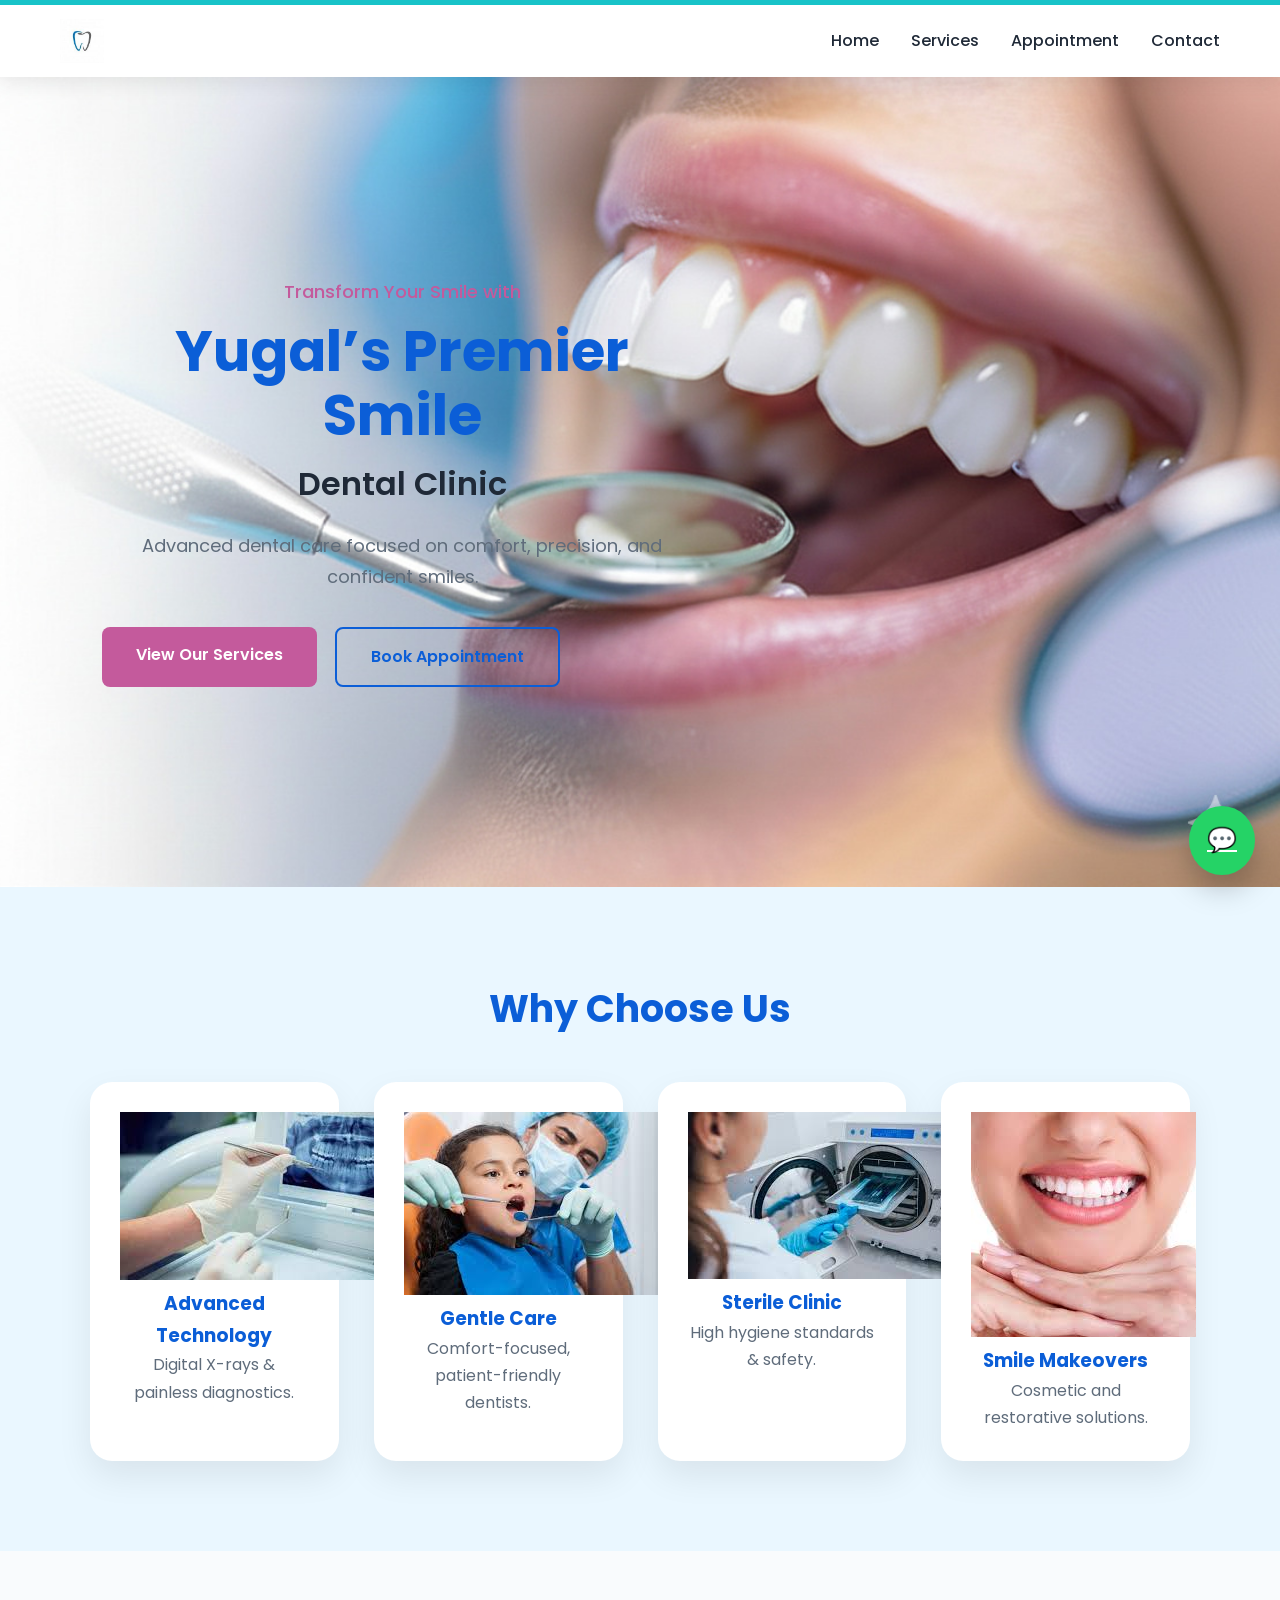
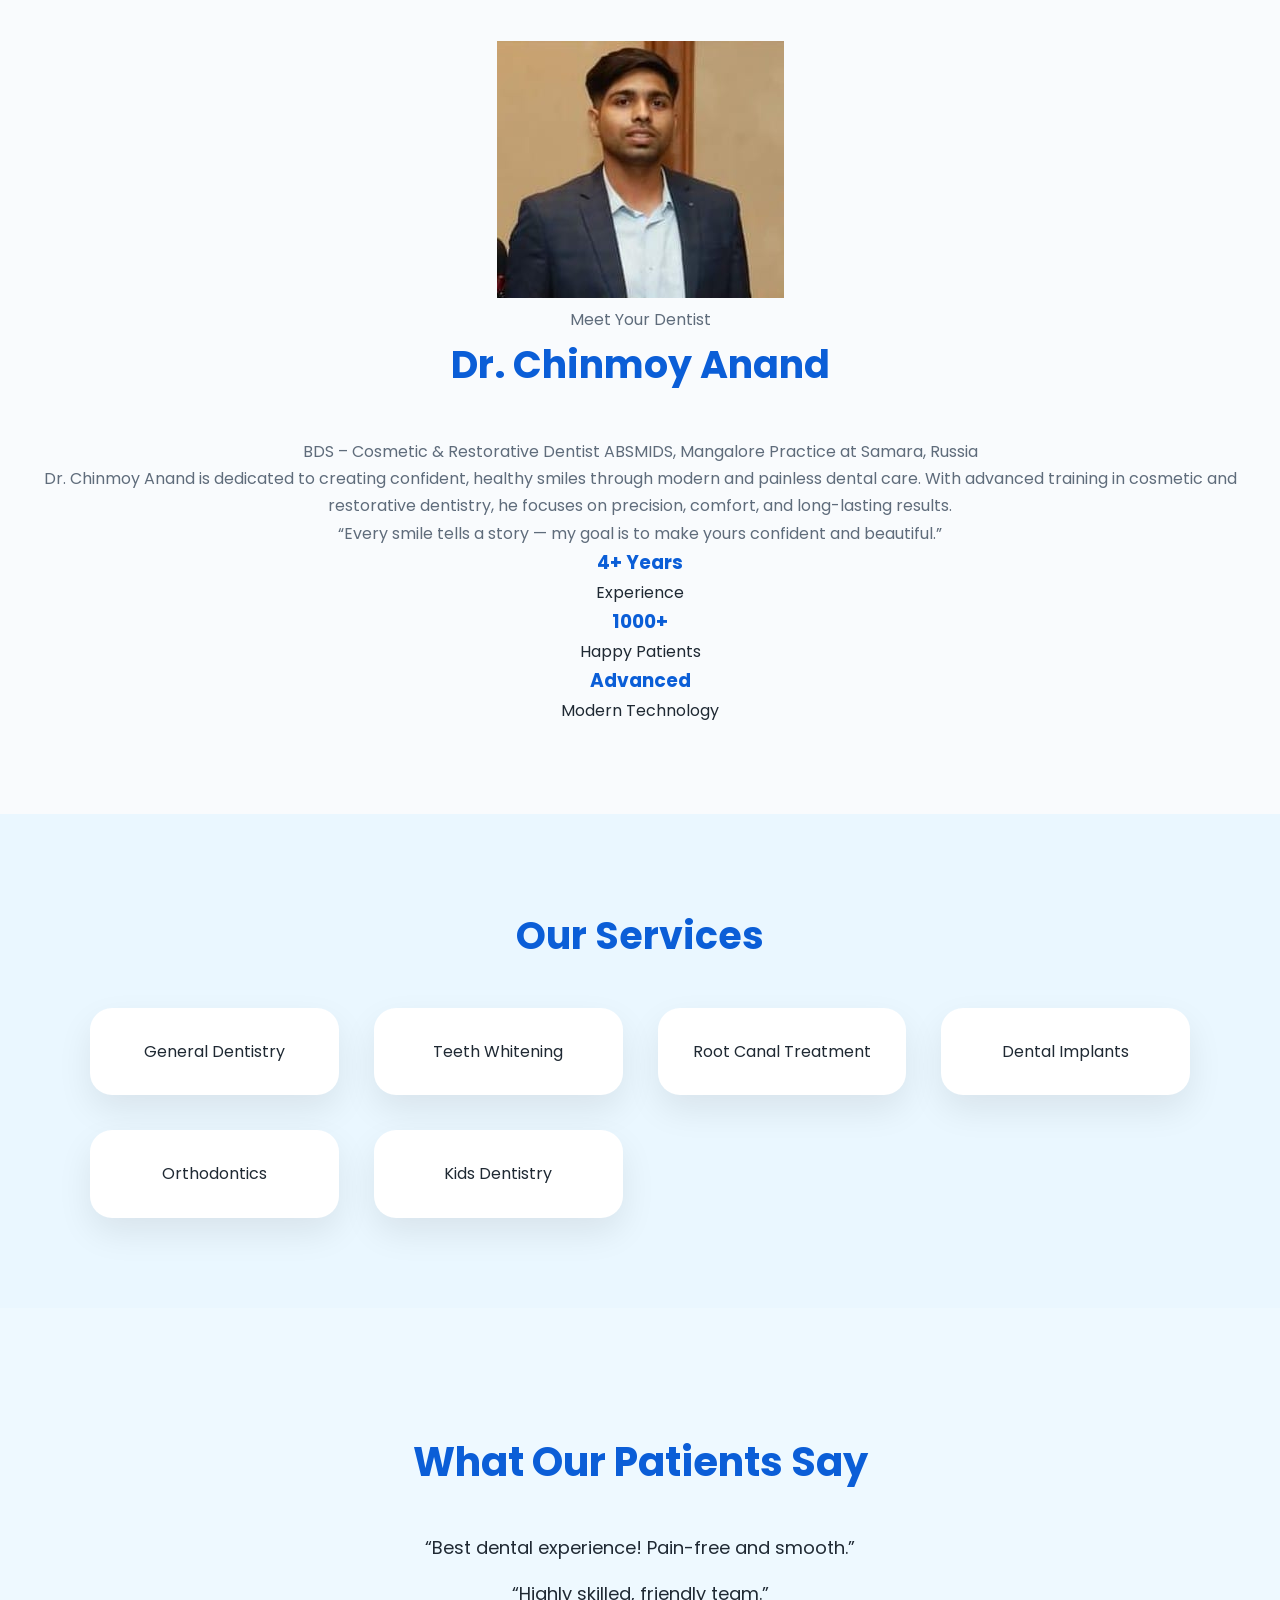
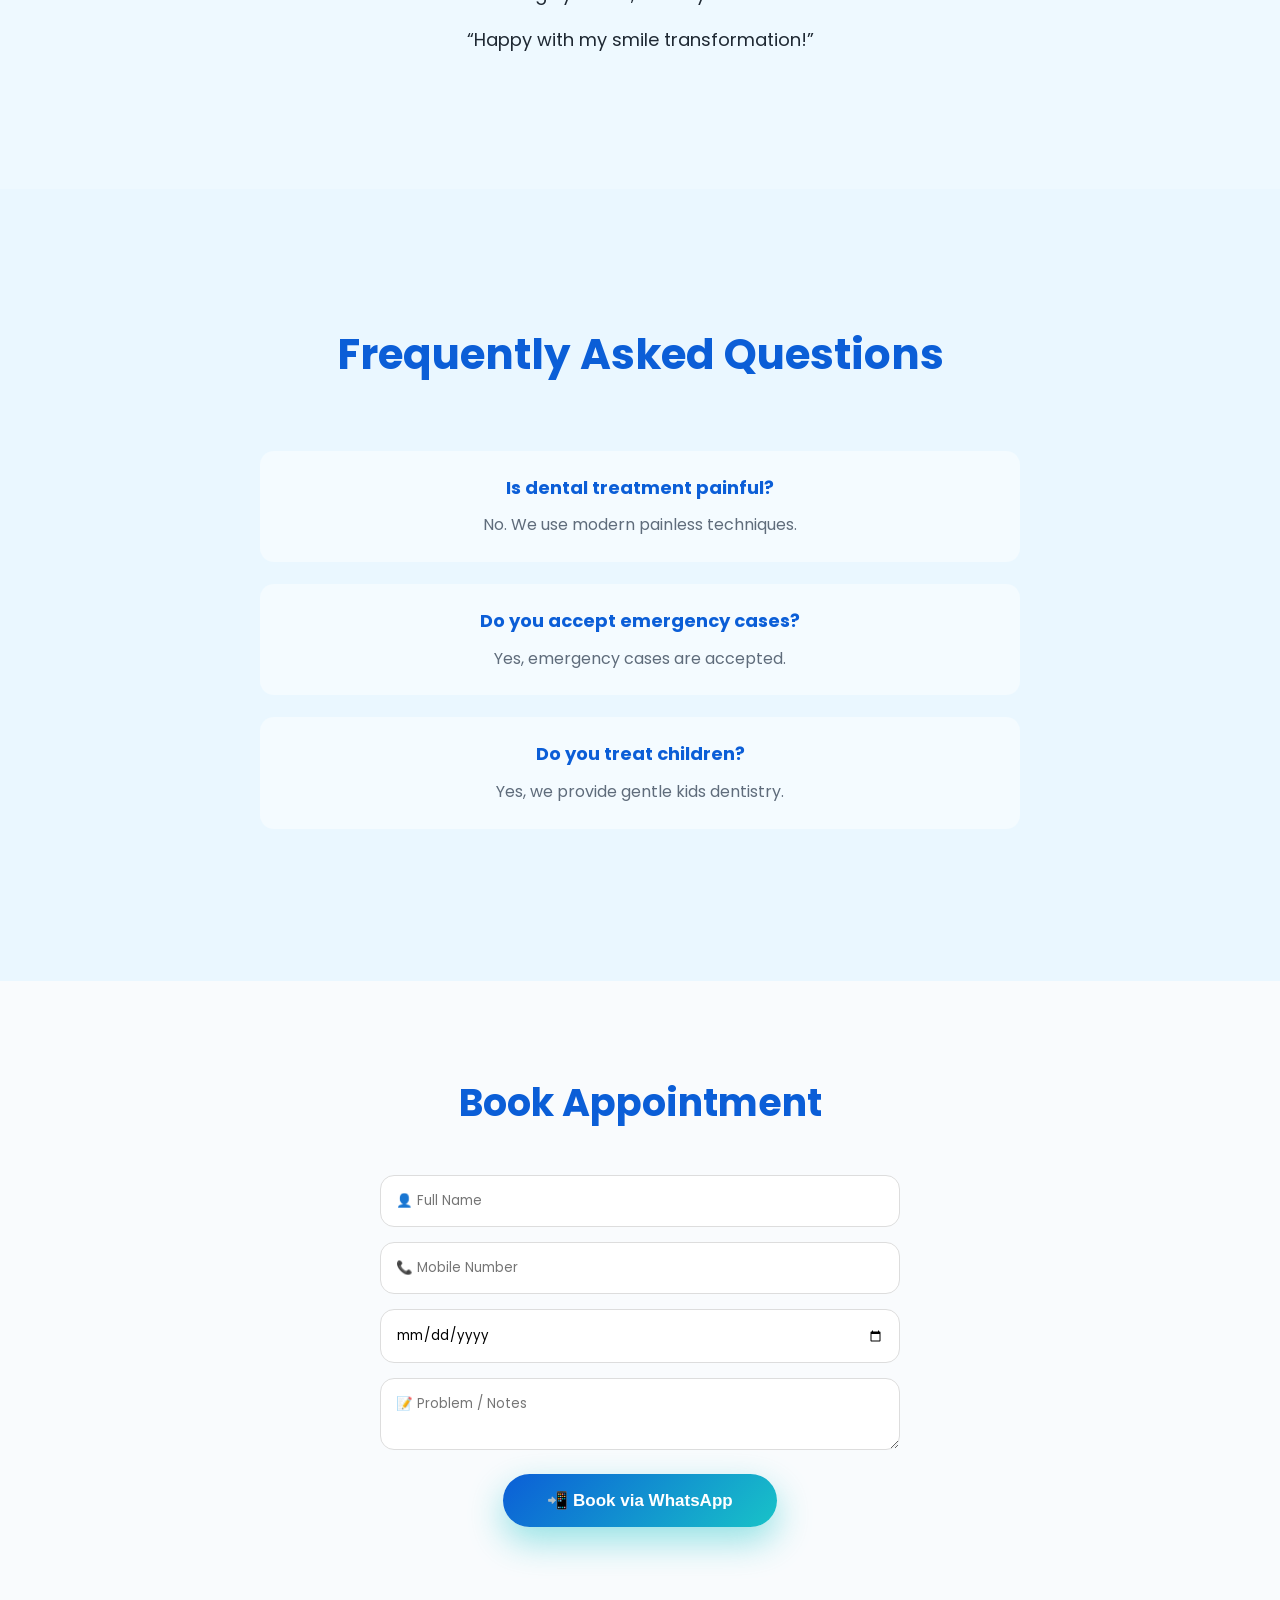
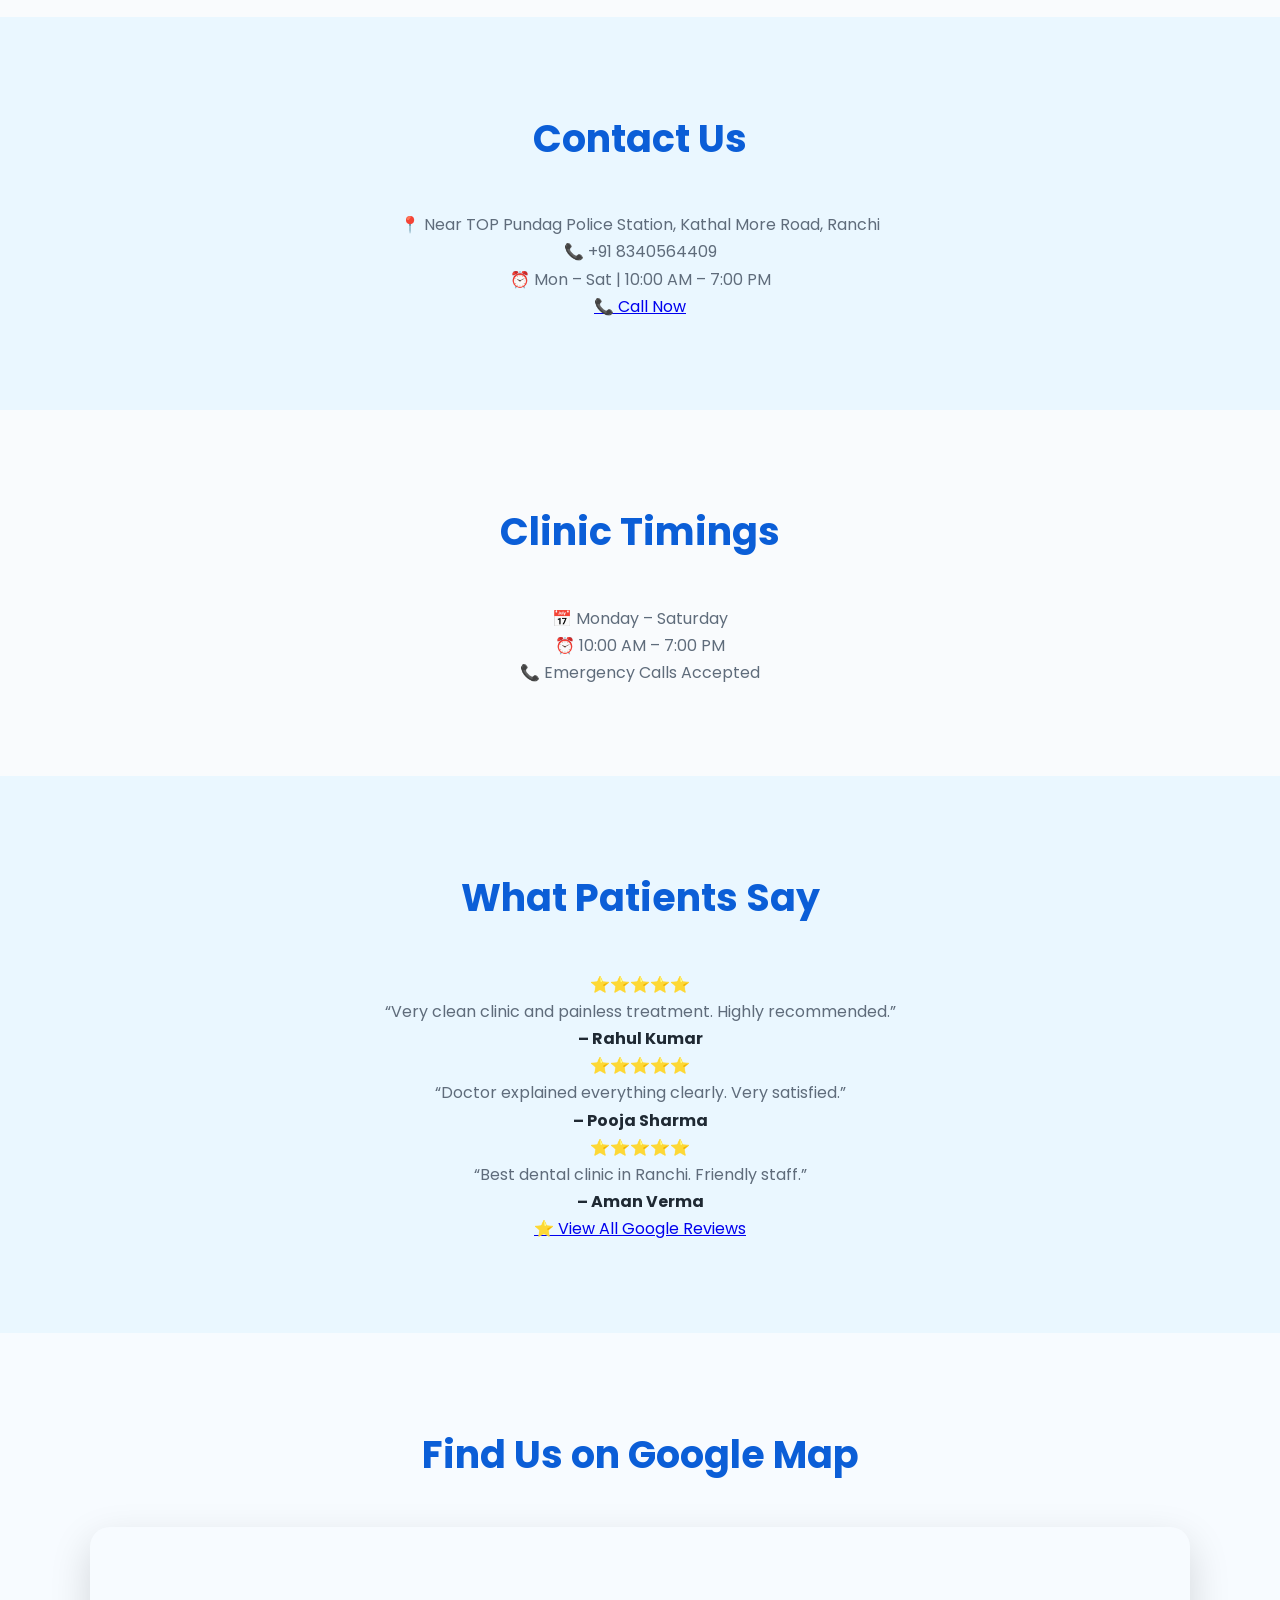
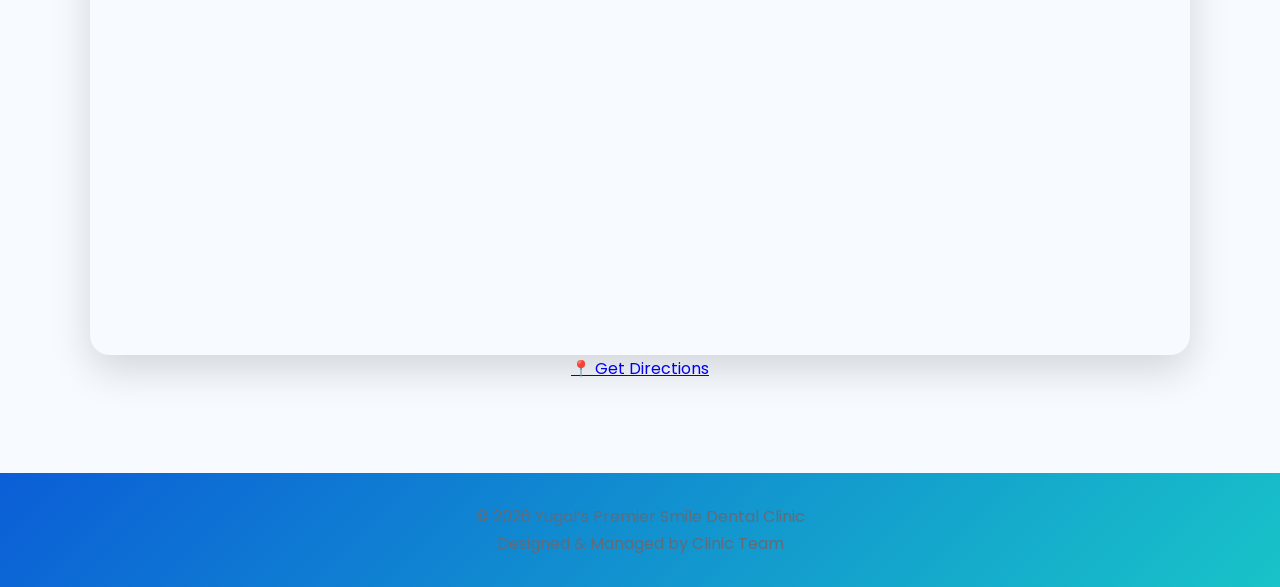
==== commit ef3b8a1b: "Update index.html" ====
--- a/index.html
+++ b/index.html
@@ -137,7 +137,55 @@
 
 
 
-
+<!-- DOCTOR INTRODUCTION -->
+<section class="doctor-intro">
+  <div class="doctor-container">
+
+    <div class="doctor-image">
+      <img src="Picture/doctor.jpg" alt="Dr Chinmoy Anand">
+    </div>
+
+    <div class="doctor-content">
+      <p class="doctor-tag">Meet Your Dentist</p>
+
+      <h2>Dr. Chinmoy Anand</h2>
+
+      <p class="doctor-degree">
+        BDS – Cosmetic & Restorative Dentist
+        ABSMIDS, Mangalore
+        Practice at Samara, Russia 
+      </p>
+
+      <p class="doctor-description">
+        Dr. Chinmoy Anand is dedicated to creating confident, healthy smiles 
+        through modern and painless dental care. With advanced training in 
+        cosmetic and restorative dentistry, he focuses on precision, comfort, 
+        and long-lasting results.
+      </p>
+
+      <p class="doctor-highlight">
+        “Every smile tells a story — my goal is to make yours confident and beautiful.”
+      </p>
+
+      <div class="doctor-stats">
+        <div>
+          <h3>4+ Years</h3>
+          <span>Experience</span>
+        </div>
+        <div>
+          <h3>1000+</h3>
+          <span>Happy Patients</span>
+        </div>
+        <div>
+          <h3>Advanced</h3>
+          <span>Modern Technology</span>
+        </div>
+      </div>
+
+    </div>
+
+  </div>
+</section>
 
 <!-- SERVICES -->
 <section class="services">
@@ -376,3 +424,4 @@
 
 
 
+
--- a/style.css
+++ b/style.css
@@ -429,19 +429,87 @@
   }
 }
 
-
-
-
-
-
-
-
-
-
-
-
-
-
-
-
-
+/* =========================
+   TESTIMONIAL SECTION SPACING
+========================= */
+
+.testimonials {
+  padding: 120px 20px;          /* more top & bottom space */
+  background: #eef9ff;
+  text-align: center;
+}
+
+.testimonials h2 {
+  font-size: 40px;
+  margin-bottom: 35px;
+}
+
+.testimonials p,
+.testimonials div {
+  max-width: 750px;
+  margin: 12px auto;            /* space between quotes */
+  font-size: 18px;
+  line-height: 1.9;             /* nicer breathing */
+}
+
+
+/* =========================
+   FAQ SECTION PREMIUM SPACING
+========================= */
+
+.faq {
+  padding: 130px 20px;          /* large clean spacing */
+  background: #ffffff;
+  text-align: center;
+}
+
+.faq h2 {
+  font-size: 42px;
+  margin-bottom: 60px;
+}
+
+/* Each FAQ block */
+.faq-box {
+  max-width: 760px;
+  margin: 22px auto;            /* SPACE BETWEEN QUESTIONS */
+  padding: 22px 28px;
+  border-radius: 14px;
+  background: #f4fbff;
+  transition: 0.25s ease;
+}
+
+/* Question */
+.faq-box h4 {
+  font-size: 18px;
+  margin-bottom: 8px;
+  color: #0b5ed7;
+}
+
+/* Answer */
+.faq-box p {
+  font-size: 16px;
+  line-height: 1.8;
+}
+
+/* Hover effect (premium feel) */
+.faq-box:hover {
+  transform: translateY(-3px);
+  box-shadow: 0 10px 25px rgba(0,0,0,0.08);
+}
+
+
+
+
+
+
+
+
+
+
+
+
+
+
+
+
+
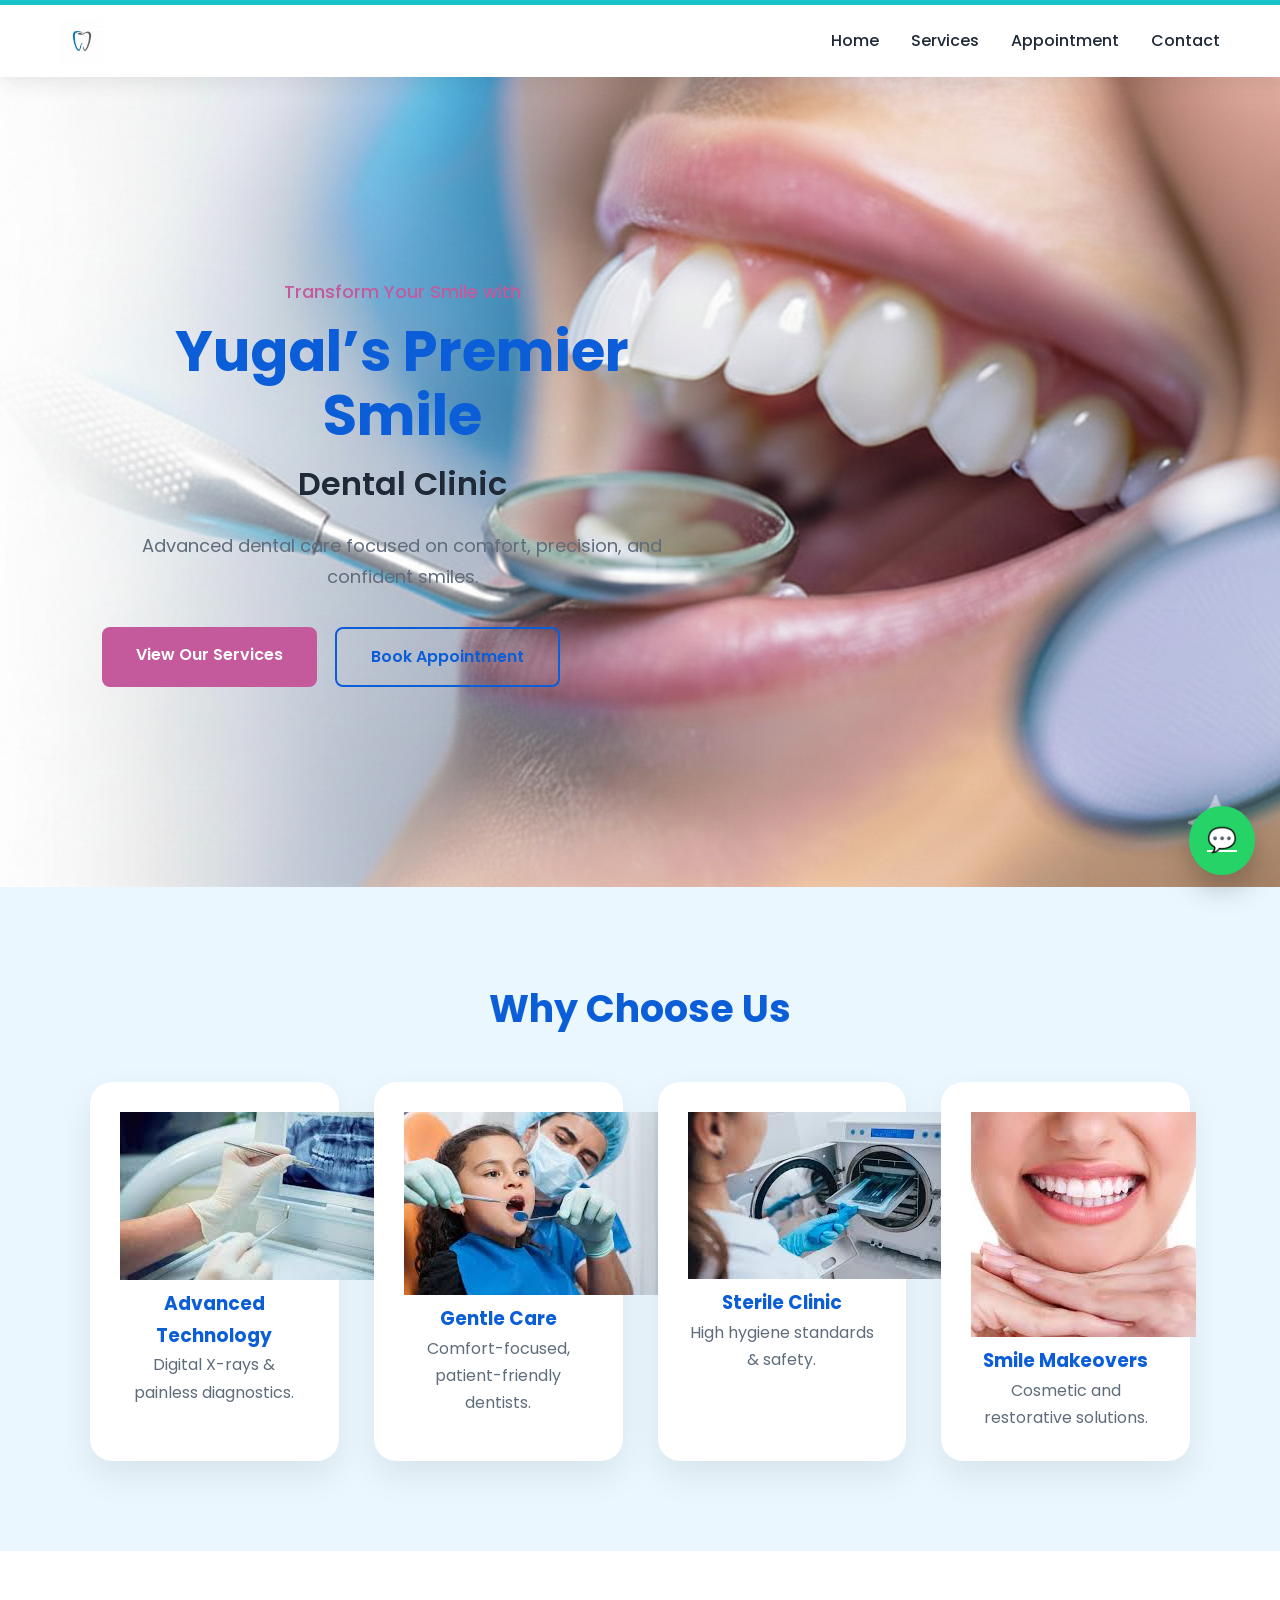
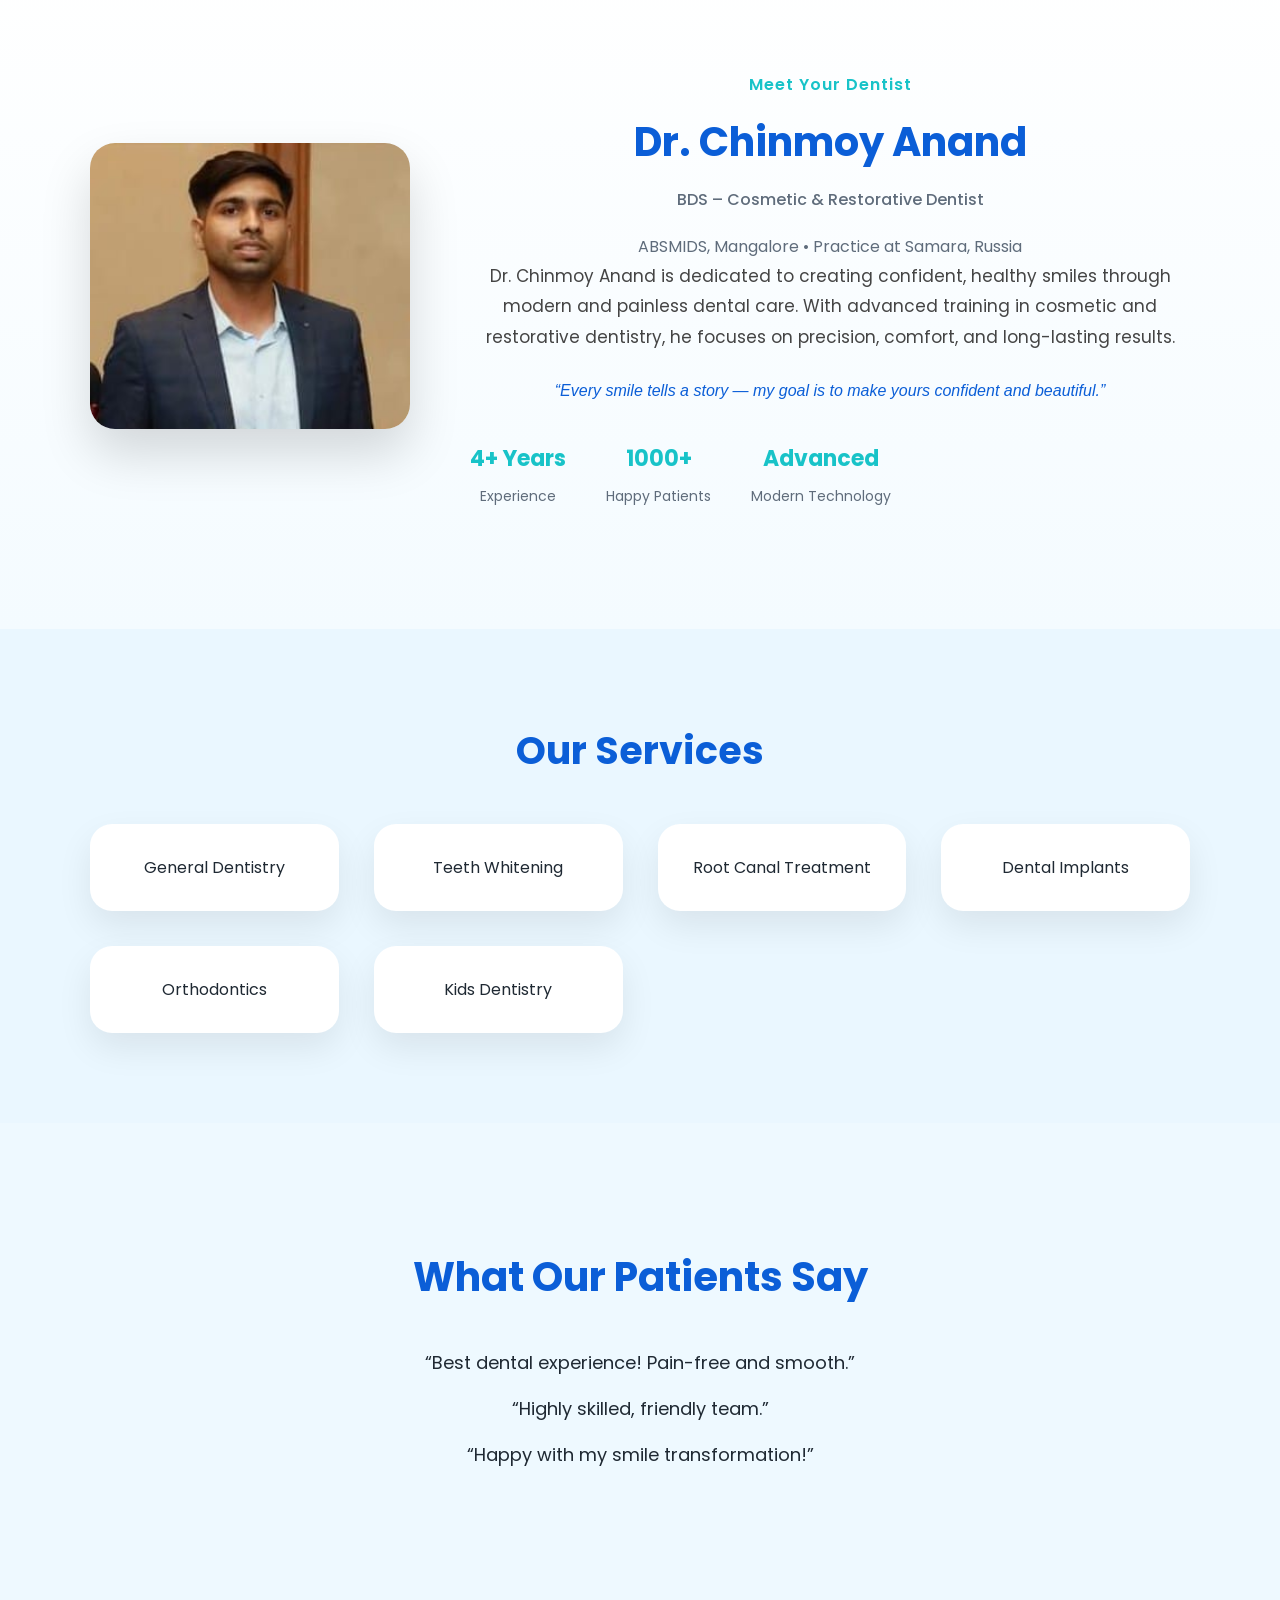
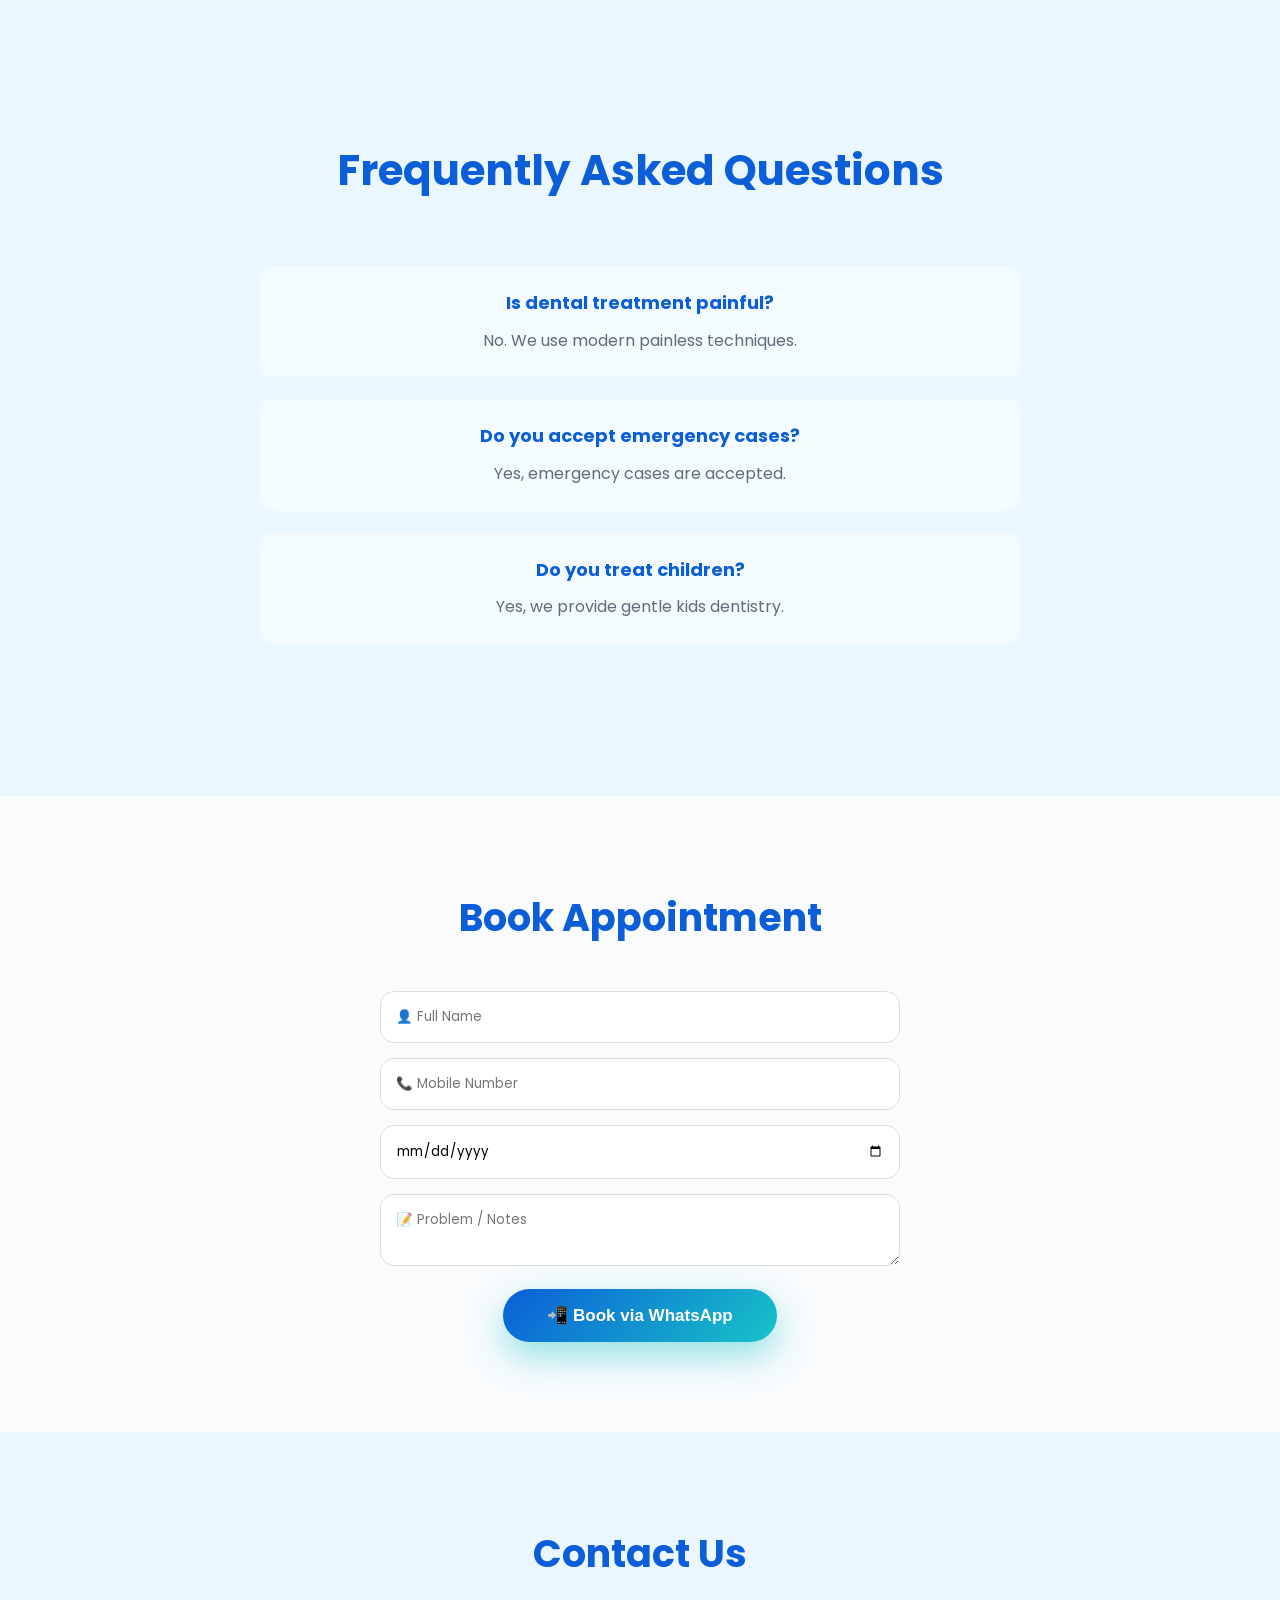
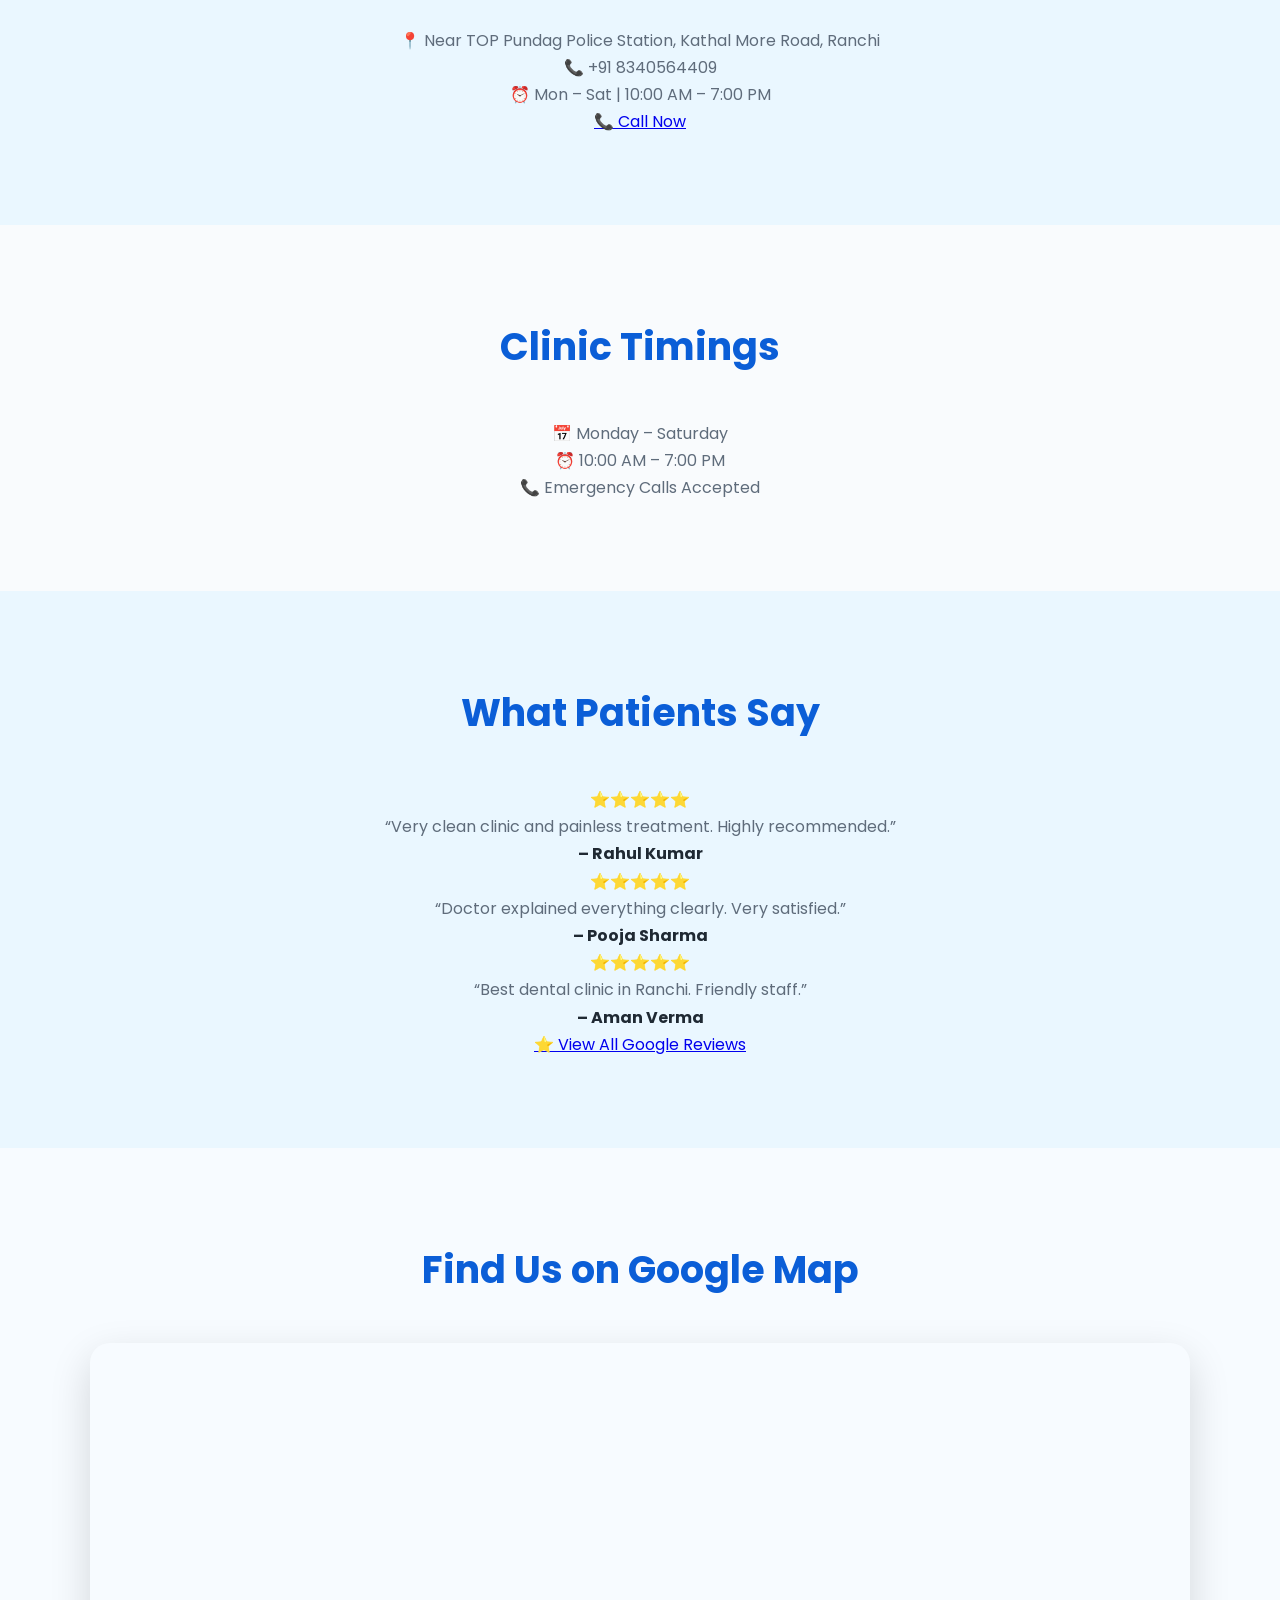
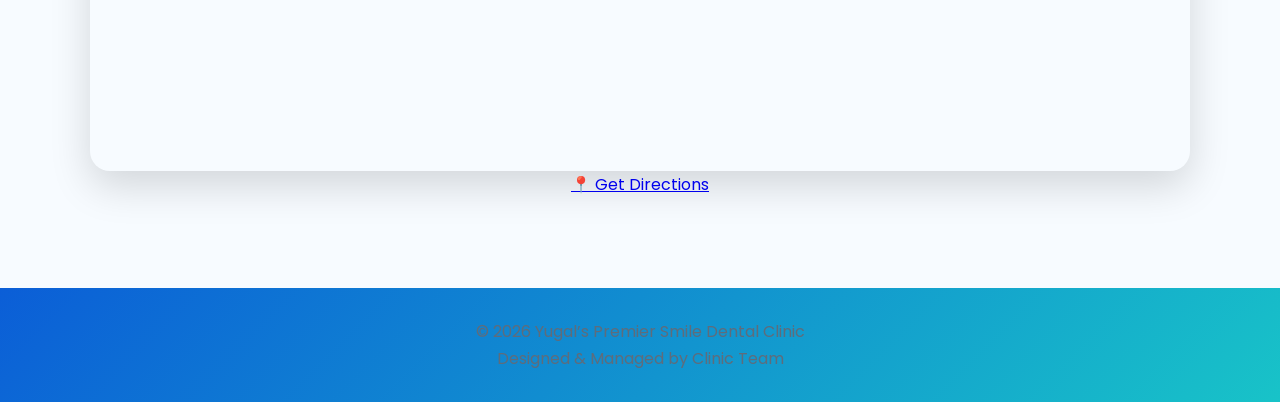
==== commit 2df25f04: "Update index.html" ====
--- a/index.html
+++ b/index.html
@@ -151,10 +151,12 @@
       <h2>Dr. Chinmoy Anand</h2>
 
       <p class="doctor-degree">
-        BDS – Cosmetic & Restorative Dentist
-        ABSMIDS, Mangalore
-        Practice at Samara, Russia 
-      </p>
+  BDS – Cosmetic & Restorative Dentist
+</p>
+
+<p class="doctor-highlighted">
+  ABSMIDS, Mangalore • Practice at Samara, Russia
+</p>
 
       <p class="doctor-description">
         Dr. Chinmoy Anand is dedicated to creating confident, healthy smiles 
@@ -425,3 +427,4 @@
 
 
 
+
--- a/style.css
+++ b/style.css
@@ -496,20 +496,106 @@
   transform: translateY(-3px);
   box-shadow: 0 10px 25px rgba(0,0,0,0.08);
 }
-
-
-
-
-
-
-
-
-
-
-
-
-
-
-
-
-
+/* =========================
+   DOCTOR INTRO SECTION
+========================= */
+
+.doctor-intro {
+  padding: 120px 20px;
+  background: linear-gradient(180deg, #ffffff, #f4fbff);
+}
+
+.doctor-container {
+  max-width: 1100px;
+  margin: auto;
+  display: flex;
+  align-items: center;
+  gap: 60px;
+}
+
+.doctor-image img {
+  width: 320px;
+  border-radius: 25px;
+  box-shadow: 0 25px 50px rgba(0,0,0,0.15);
+}
+
+.doctor-content {
+  flex: 1;
+}
+
+.doctor-tag {
+  color: #18c3c8;
+  font-weight: 600;
+  letter-spacing: 1px;
+  margin-bottom: 10px;
+}
+
+.doctor-content h2 {
+  font-size: 40px;
+  margin-bottom: 10px;
+  color: #0b5ed7;
+}
+
+.doctor-degree {
+  font-weight: 500;
+  color: #5f6c7b;
+  margin-bottom: 20px;
+}
+
+.doctor-description {
+  font-size: 17px;
+  line-height: 1.8;
+  margin-bottom: 25px;
+  color: #444;
+}
+
+.doctor-highlight {
+  font-style: italic;
+  color: #0b5ed7;
+  margin-bottom: 35px;
+}
+
+.doctor-stats {
+  display: flex;
+  gap: 40px;
+}
+
+.doctor-stats h3 {
+  font-size: 22px;
+  color: #18c3c8;
+  margin-bottom: 5px;
+}
+
+.doctor-stats span {
+  font-size: 14px;
+  color: #5f6c7b;
+}
+
+/* Responsive */
+@media (max-width: 900px) {
+  .doctor-container {
+    flex-direction: column;
+    text-align: center;
+  }
+
+  .doctor-stats {
+    justify-content: center;
+  }
+}
+
+
+
+
+
+
+
+
+
+
+
+
+
+
+
+
+
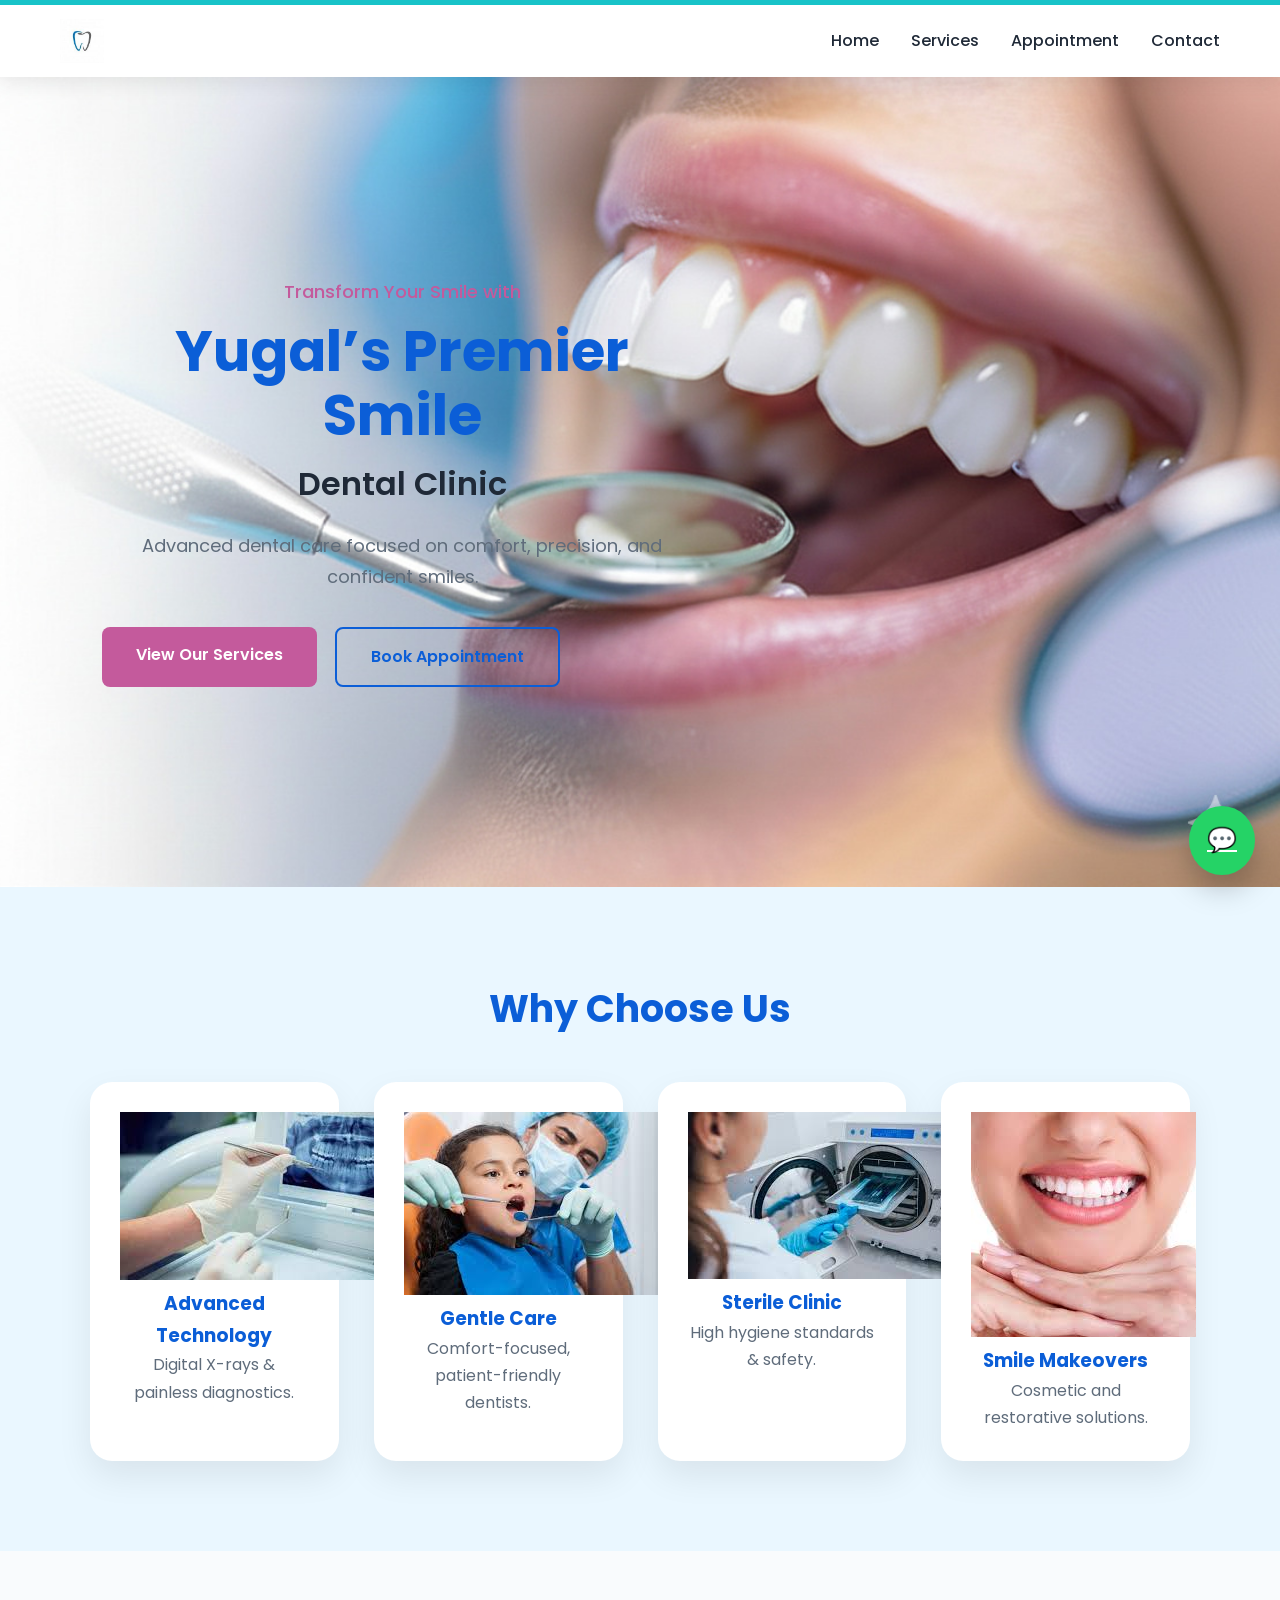
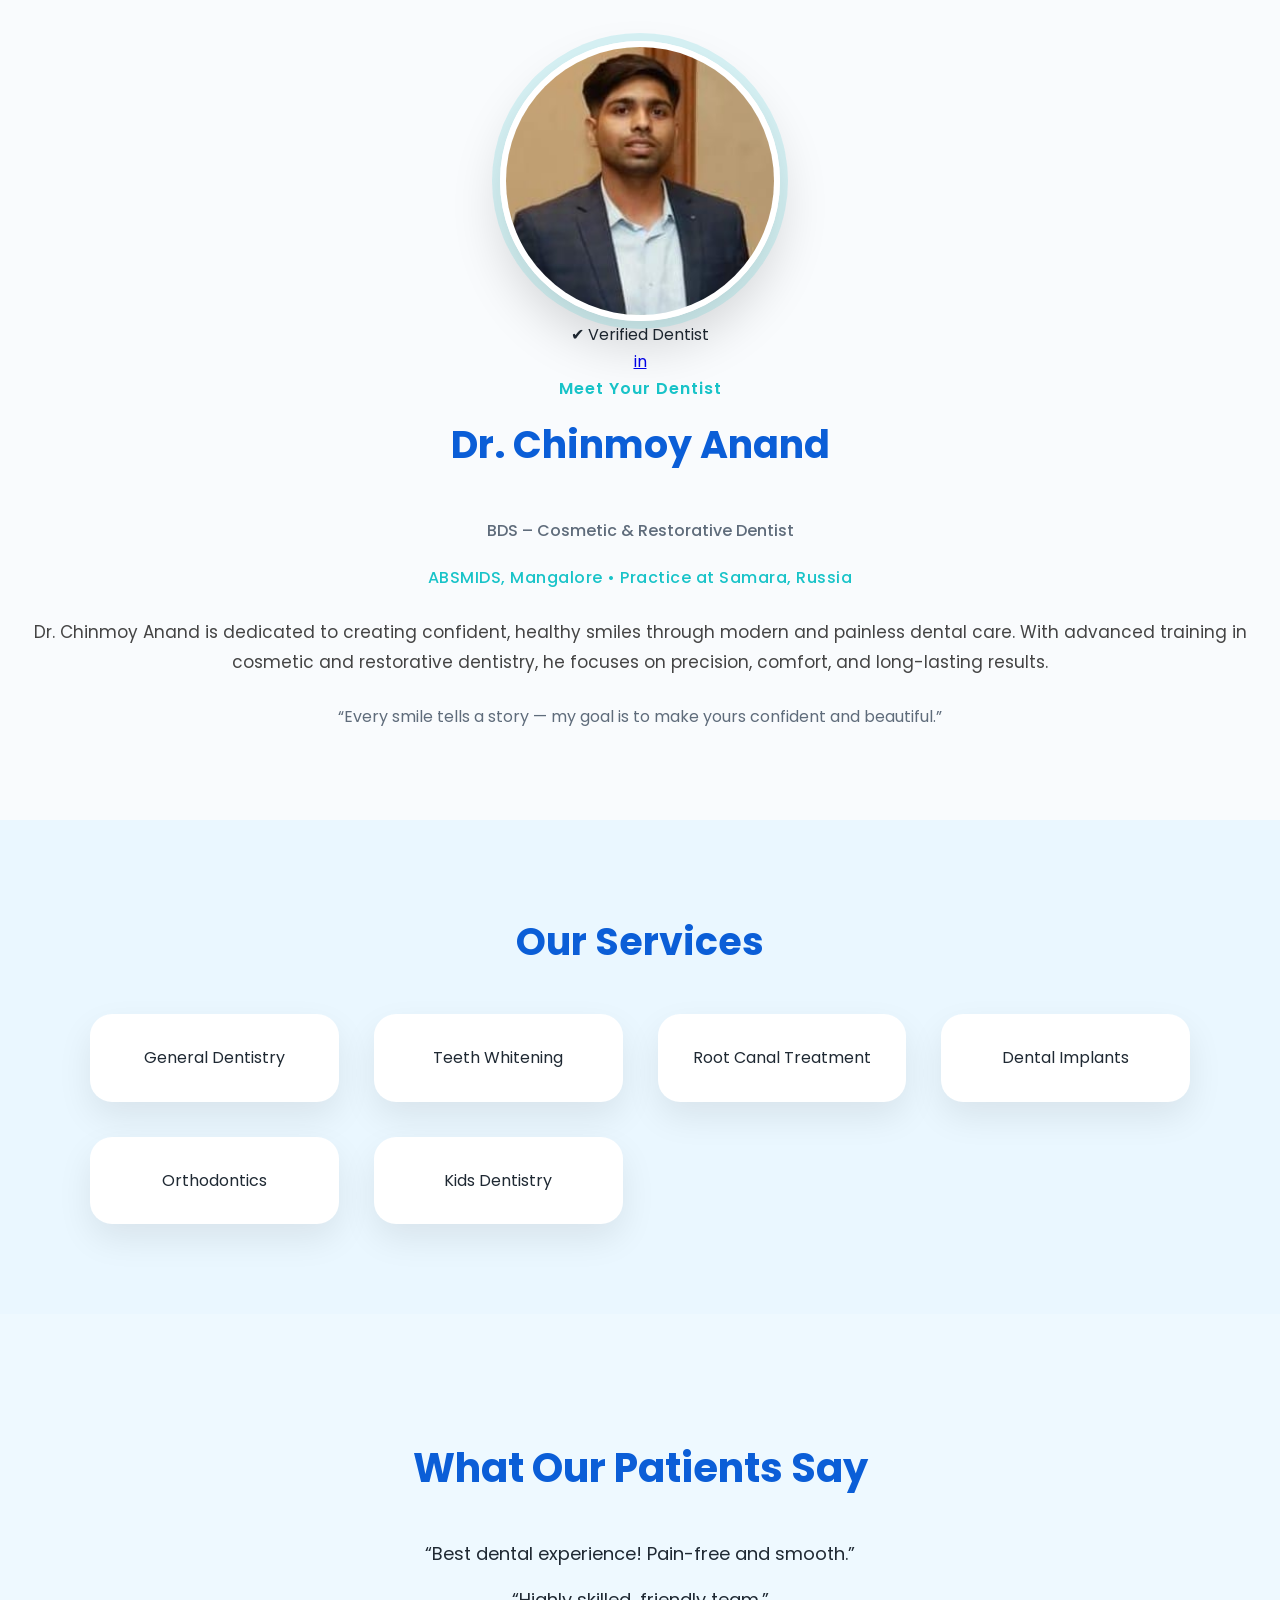
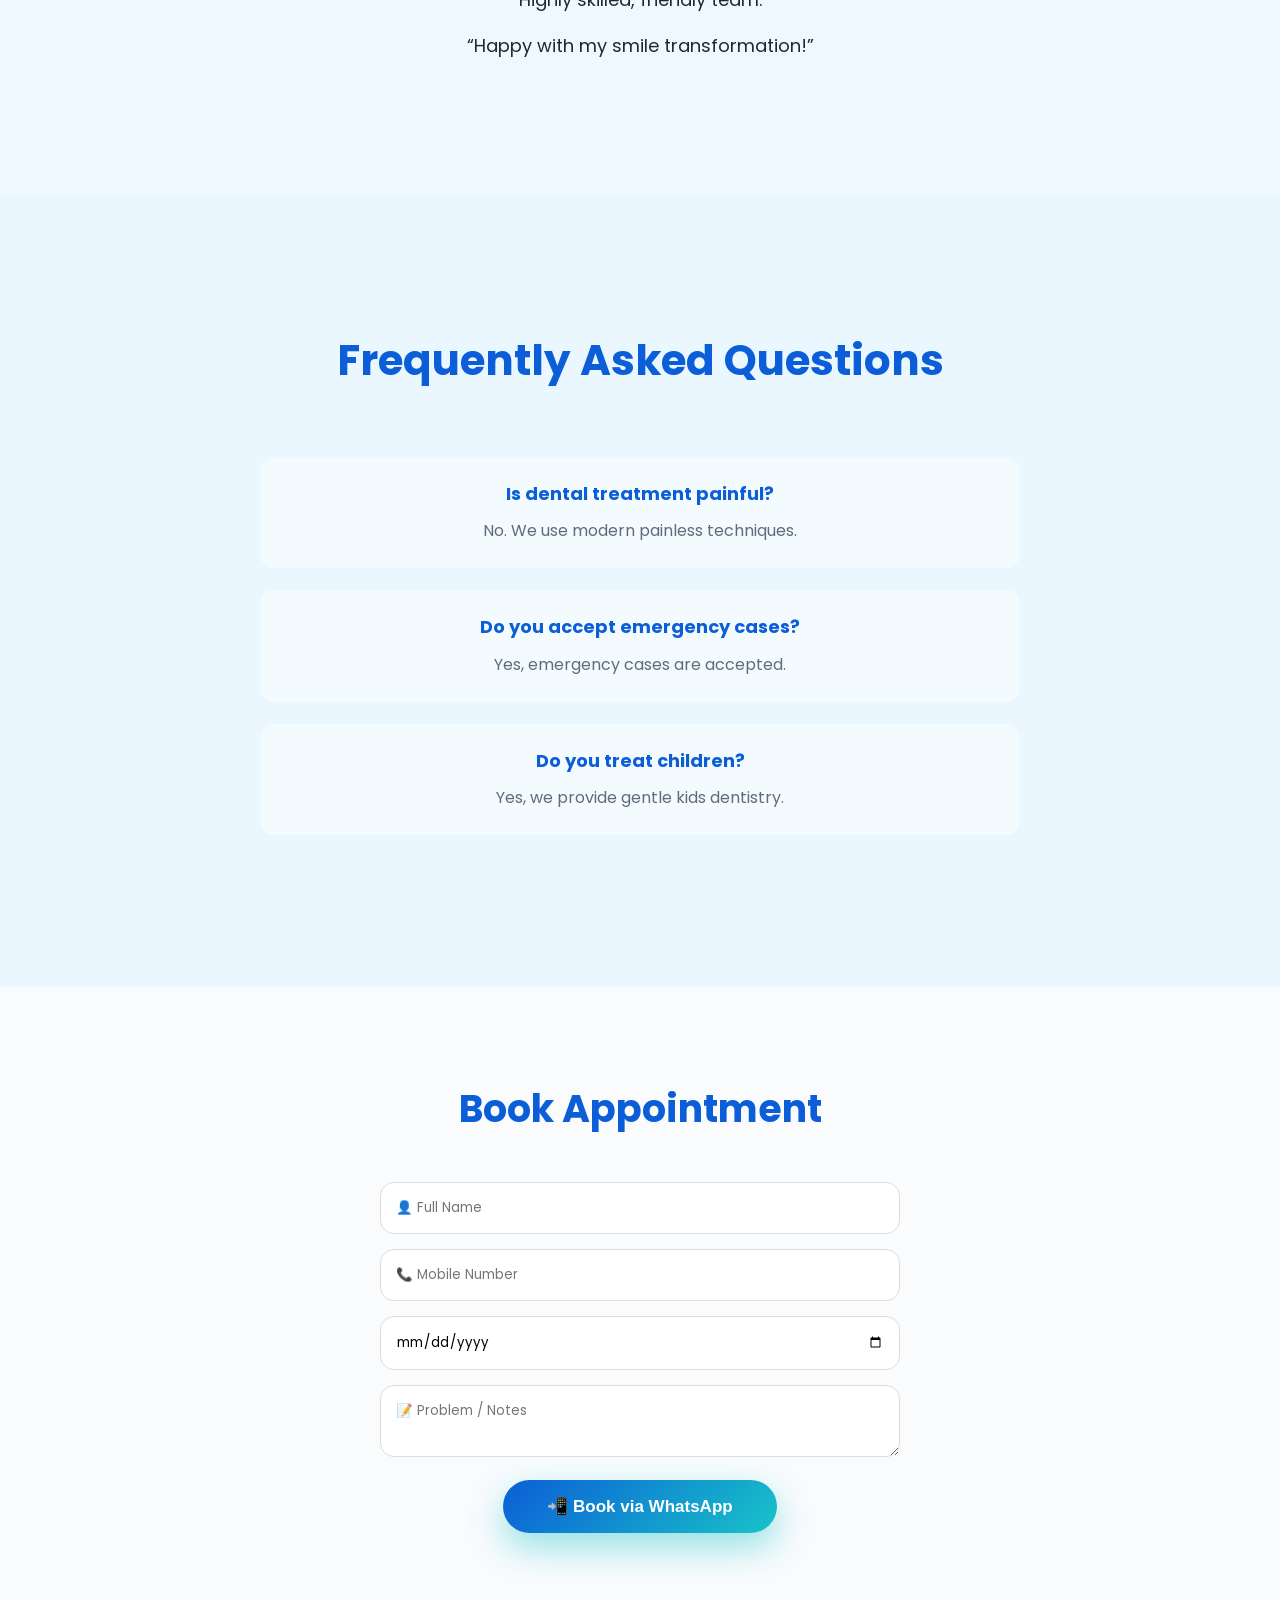
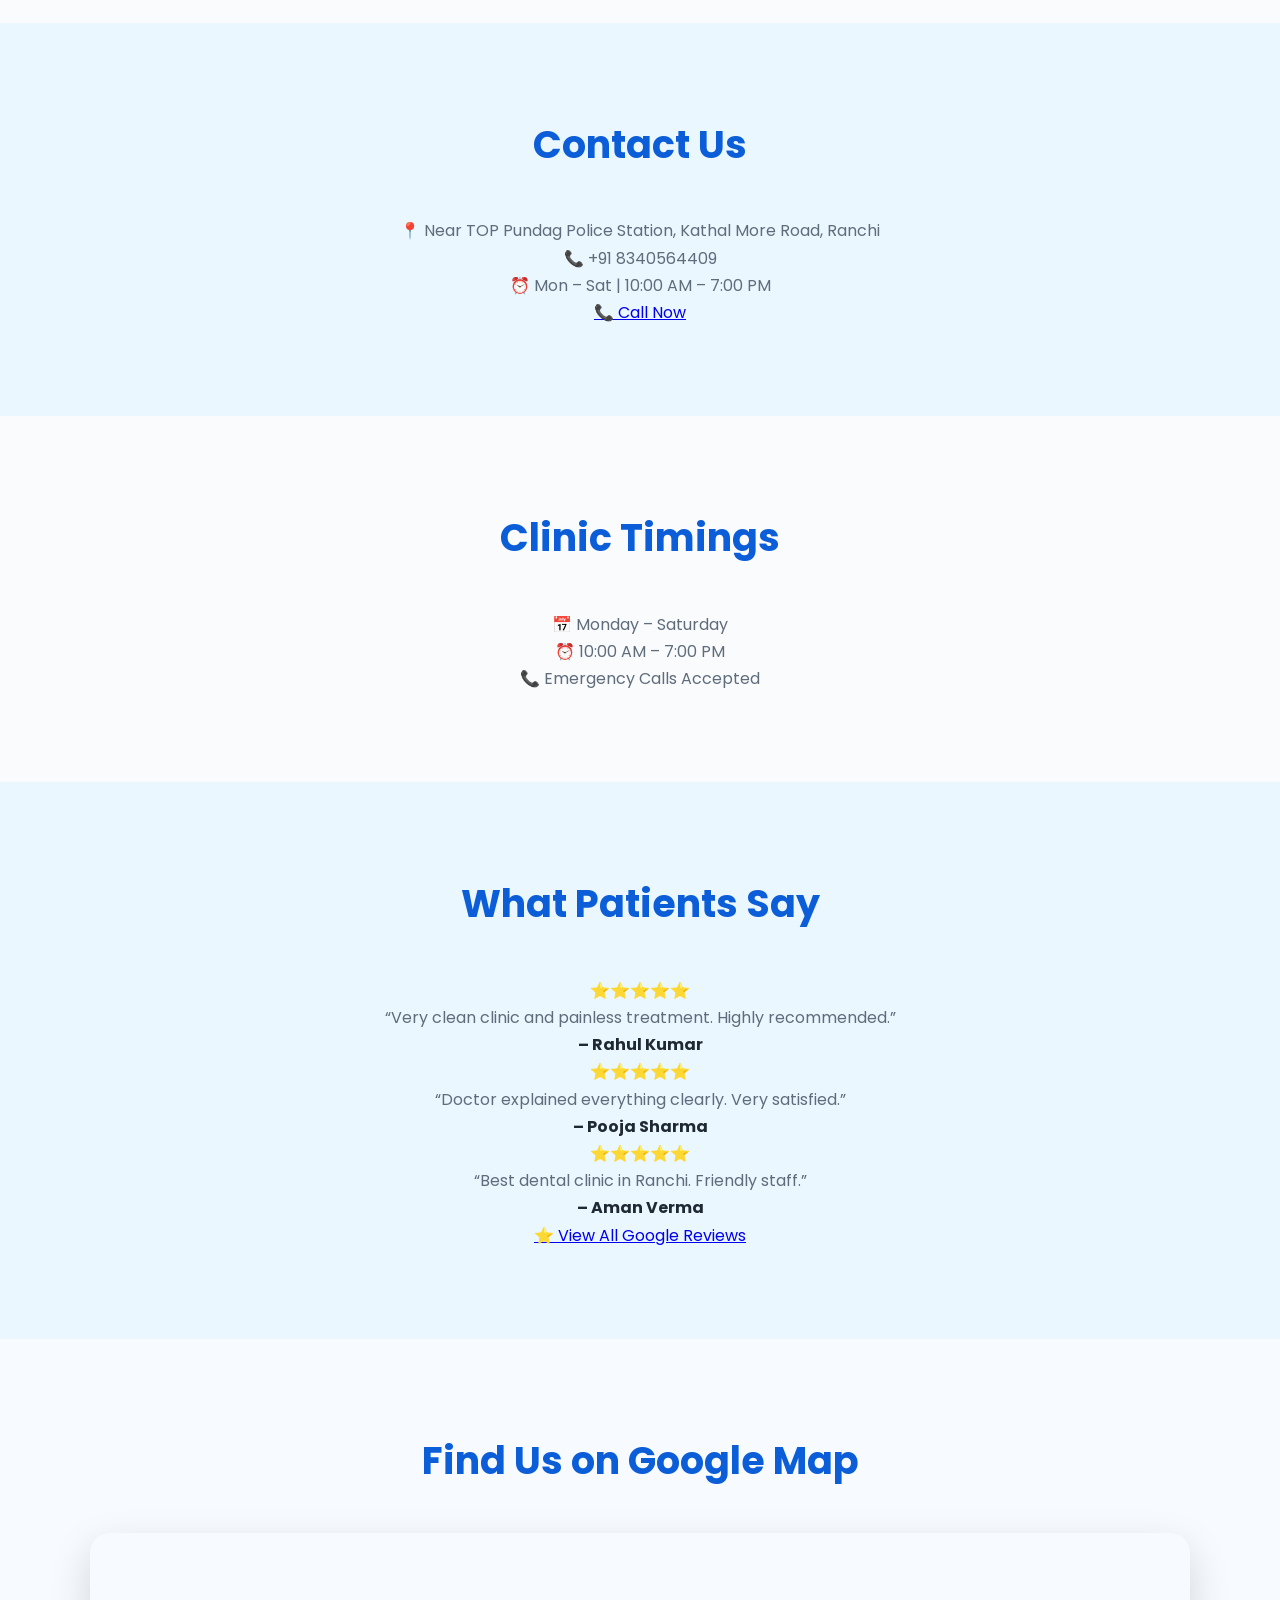
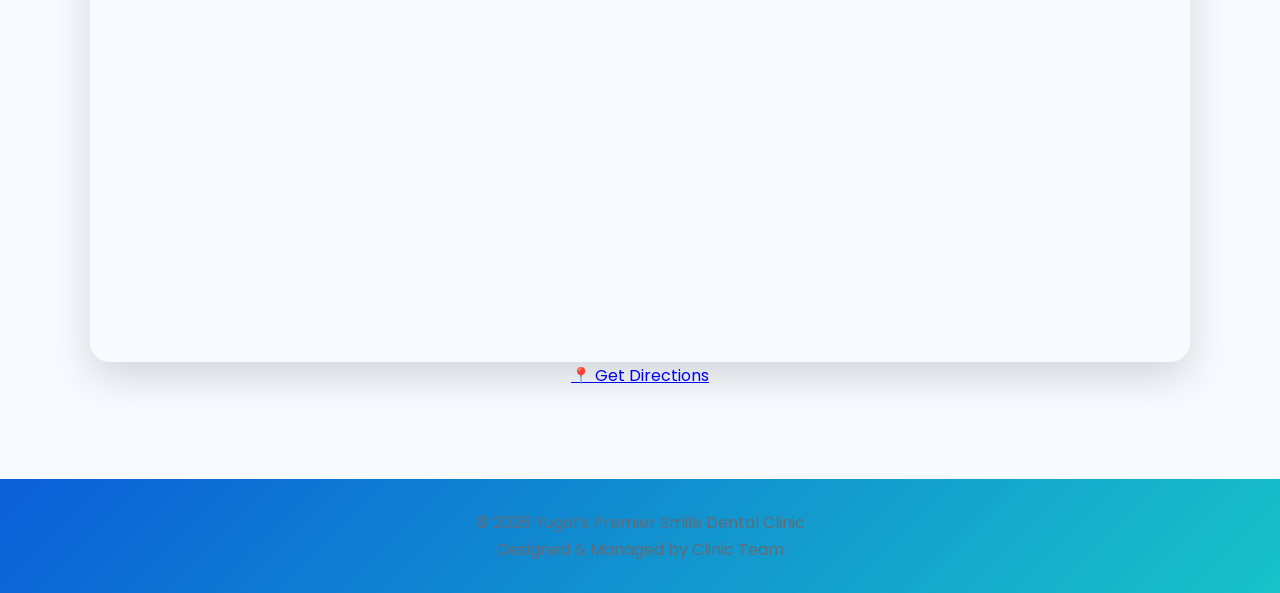
==== commit d7b37db7: "Update index.html" ====
--- a/index.html
+++ b/index.html
@@ -137,26 +137,44 @@
 
 
 
-<!-- DOCTOR INTRODUCTION -->
-<section class="doctor-intro">
-  <div class="doctor-container">
-
-    <div class="doctor-image">
-      <img src="Picture/doctor.jpg" alt="Dr Chinmoy Anand">
-    </div>
-
-    <div class="doctor-content">
+<!-- ELITE DOCTOR SECTION -->
+<section class="doctor-elite">
+
+  <div class="doctor-card">
+
+    <div class="doctor-photo-wrapper">
+
+      <!-- Floating Background Shape -->
+      <div class="doctor-bg-shape"></div>
+
+      <div class="doctor-image">
+        <img src="Picture/doctor.jpg" alt="Dr Chinmoy Anand">
+      </div>
+
+      <!-- Verified Badge -->
+      <div class="verified-badge">
+        ✔ Verified Dentist
+      </div>
+
+      <!-- LinkedIn Icon -->
+      <a href="https://www.linkedin.com/" target="_blank" class="linkedin-btn">
+        in
+      </a>
+
+    </div>
+
+    <div class="doctor-info">
       <p class="doctor-tag">Meet Your Dentist</p>
 
       <h2>Dr. Chinmoy Anand</h2>
 
       <p class="doctor-degree">
-  BDS – Cosmetic & Restorative Dentist
-</p>
-
-<p class="doctor-highlighted">
-  ABSMIDS, Mangalore • Practice at Samara, Russia
-</p>
+        BDS – Cosmetic & Restorative Dentist
+      </p>
+
+      <p class="doctor-highlighted">
+        ABSMIDS, Mangalore • Practice at Samara, Russia
+      </p>
 
       <p class="doctor-description">
         Dr. Chinmoy Anand is dedicated to creating confident, healthy smiles 
@@ -165,28 +183,14 @@
         and long-lasting results.
       </p>
 
-      <p class="doctor-highlight">
+      <p class="doctor-quote">
         “Every smile tells a story — my goal is to make yours confident and beautiful.”
       </p>
 
-      <div class="doctor-stats">
-        <div>
-          <h3>4+ Years</h3>
-          <span>Experience</span>
-        </div>
-        <div>
-          <h3>1000+</h3>
-          <span>Happy Patients</span>
-        </div>
-        <div>
-          <h3>Advanced</h3>
-          <span>Modern Technology</span>
-        </div>
-      </div>
-
-    </div>
-
-  </div>
+    </div>
+
+  </div>
+
 </section>
 
 <!-- SERVICES -->
@@ -428,3 +432,4 @@
 
 
 
+
--- a/style.css
+++ b/style.css
@@ -582,20 +582,57 @@
     justify-content: center;
   }
 }
-
-
-
-
-
-
-
-
-
-
-
-
-
-
-
-
-
+/* =========================
+   PREMIUM DOCTOR PHOTO STYLE
+========================= */
+
+.doctor-image {
+  display: flex;
+  justify-content: center;
+  align-items: center;
+  position: relative;
+}
+
+.doctor-image img {
+  width: 280px;
+  height: 280px;
+  object-fit: cover;
+  border-radius: 50%;               /* makes it circle */
+  border: 6px solid #ffffff;
+  box-shadow: 
+    0 0 0 8px rgba(24,195,200,0.15),  /* turquoise outer ring */
+    0 25px 50px rgba(0,0,0,0.15);
+  transition: 0.4s ease;
+}
+
+/* Soft glow animation */
+.doctor-image img:hover {
+  transform: scale(1.03);
+  box-shadow:
+    0 0 0 10px rgba(24,195,200,0.25),
+    0 30px 60px rgba(0,0,0,0.2);
+}
+
+.doctor-highlighted {
+  text-align: center;
+  font-weight: 500;
+  color: #18c3c8;
+  margin-top: 8px;
+  margin-bottom: 25px;
+  letter-spacing: 0.5px;
+}
+
+
+
+
+
+
+
+
+
+
+
+
+
+
+
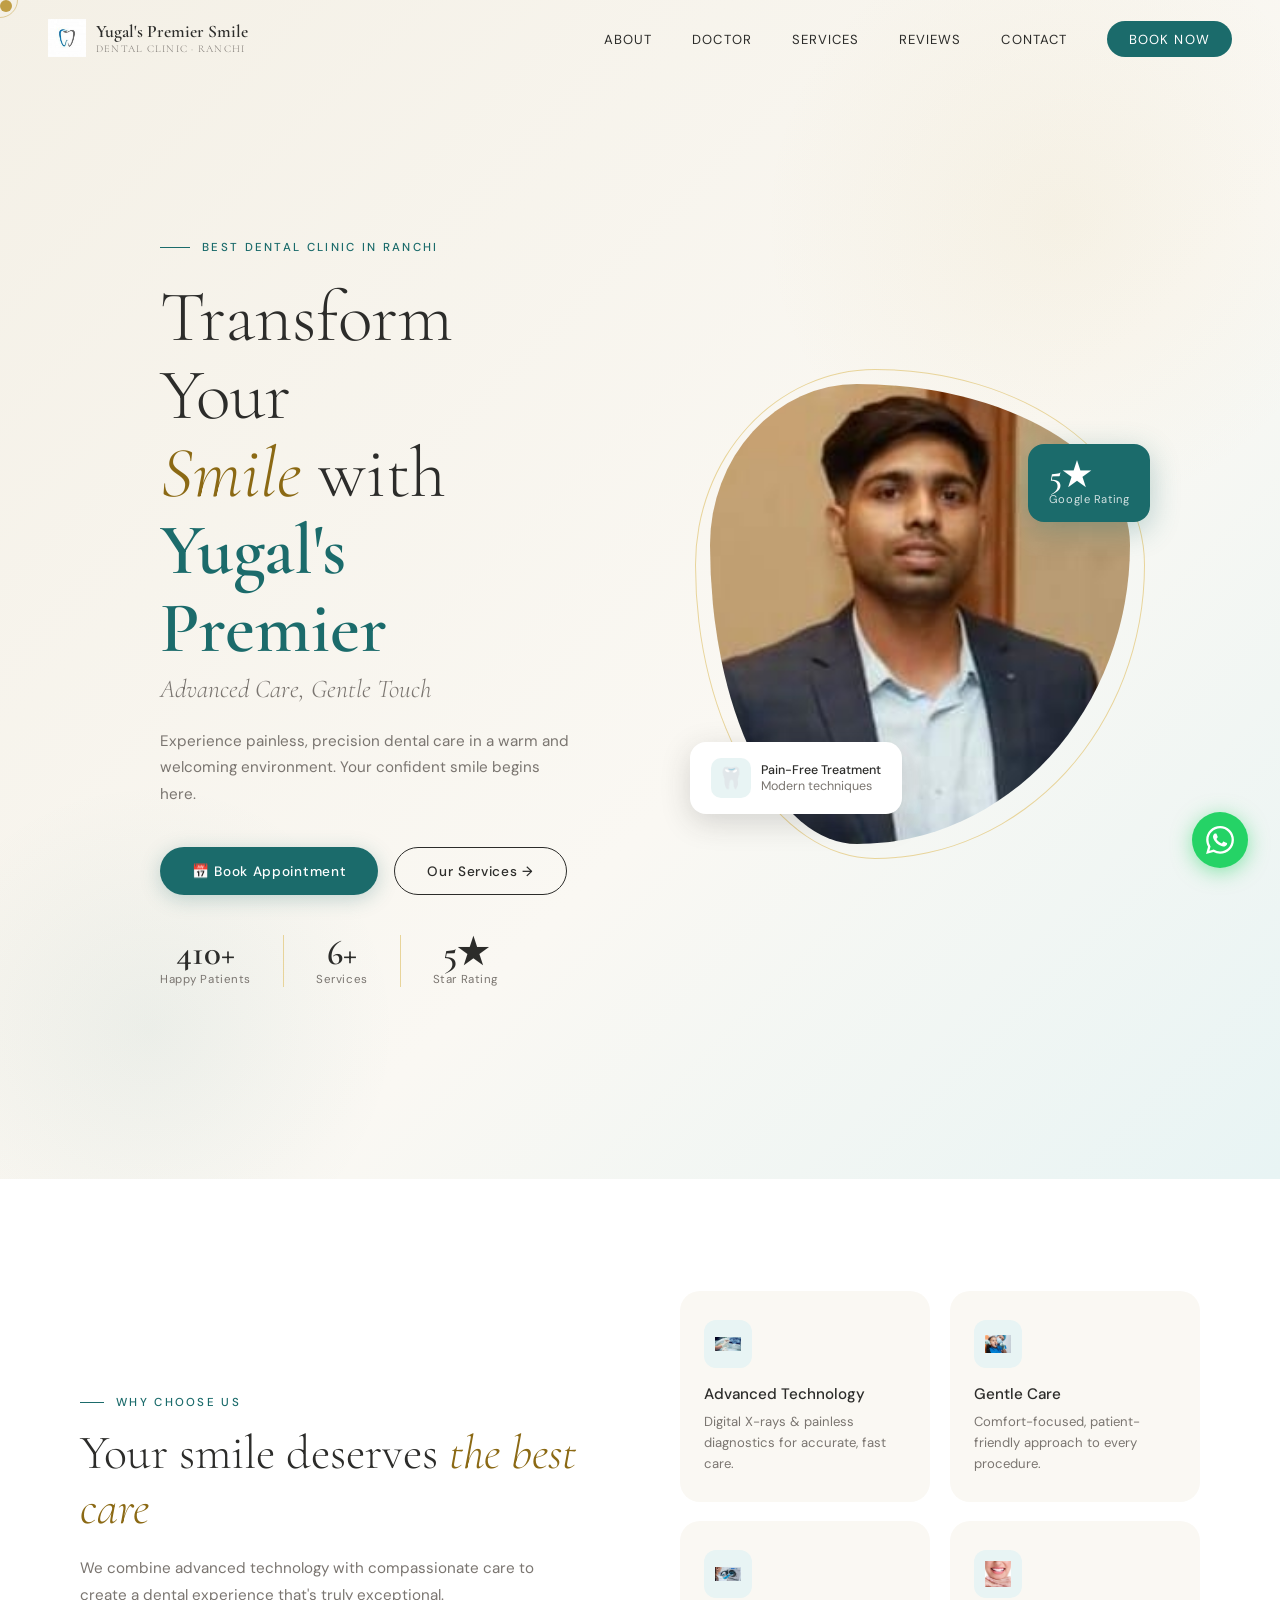
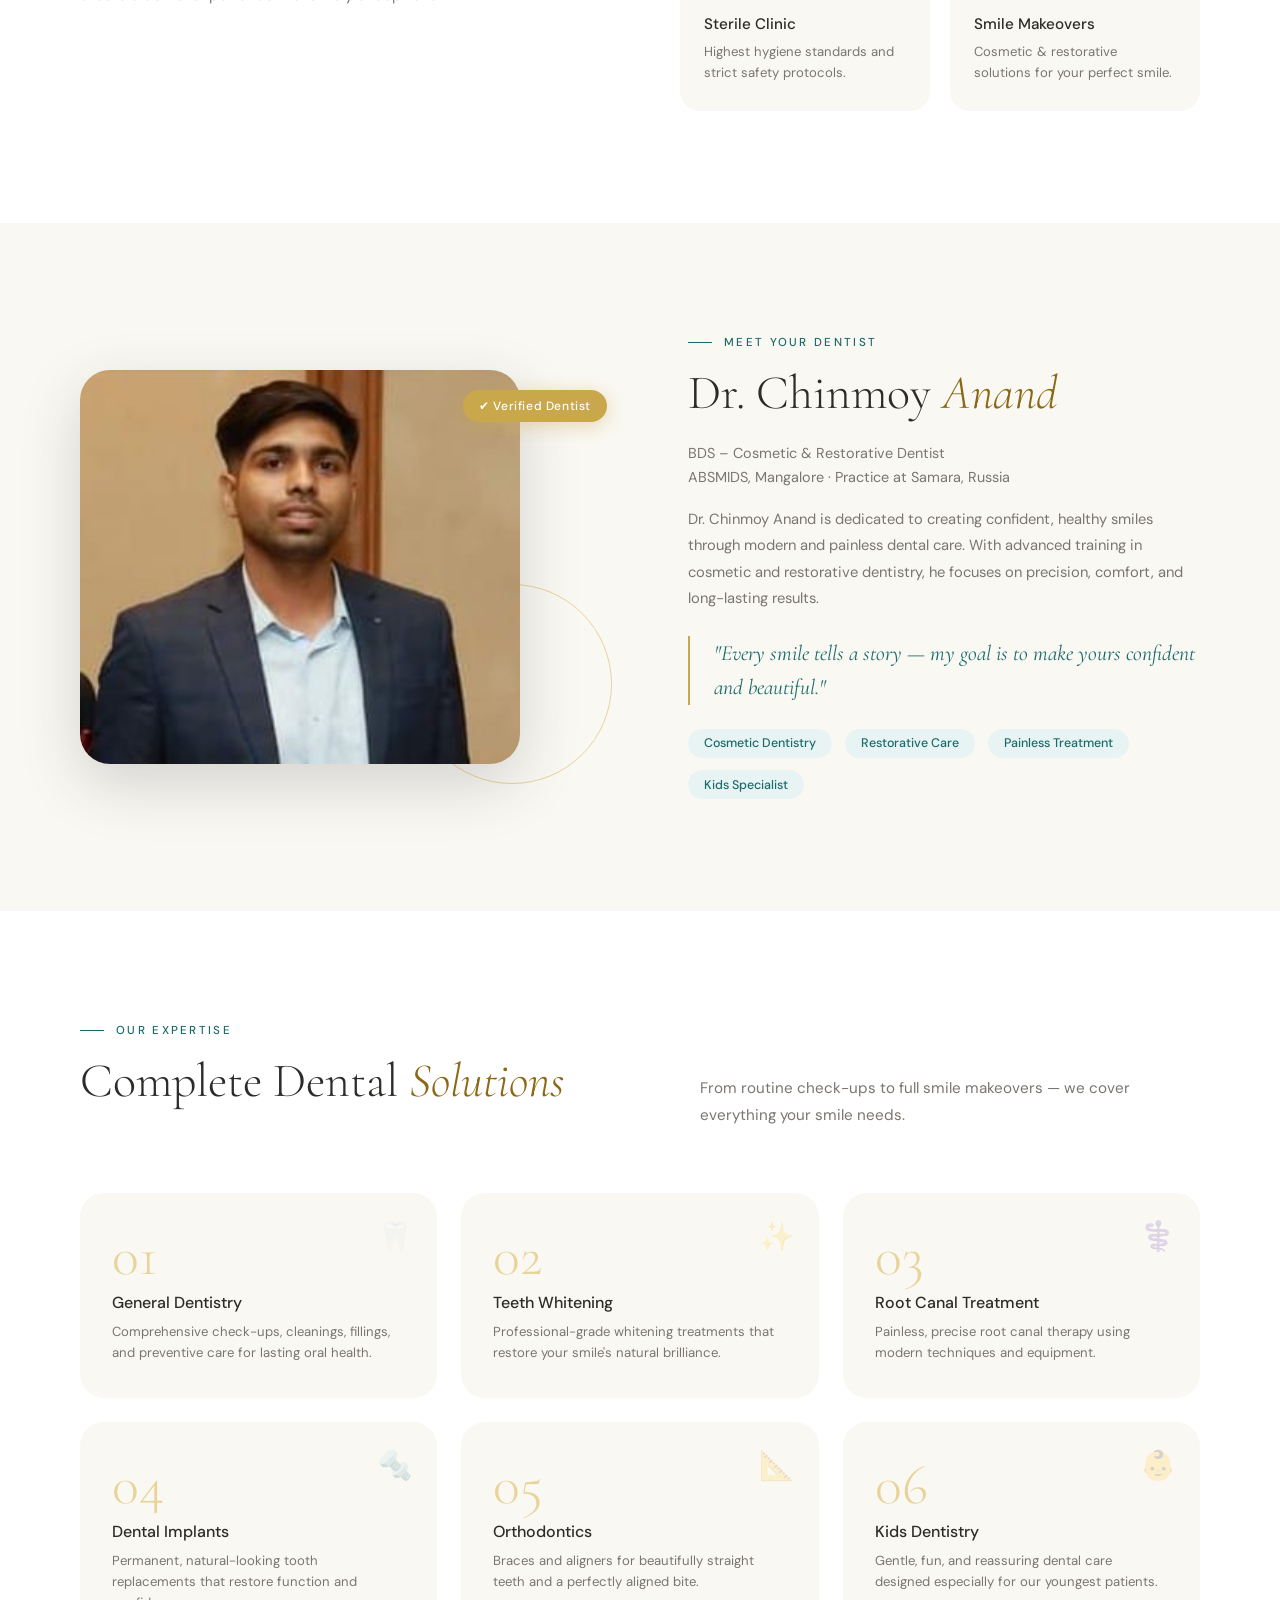
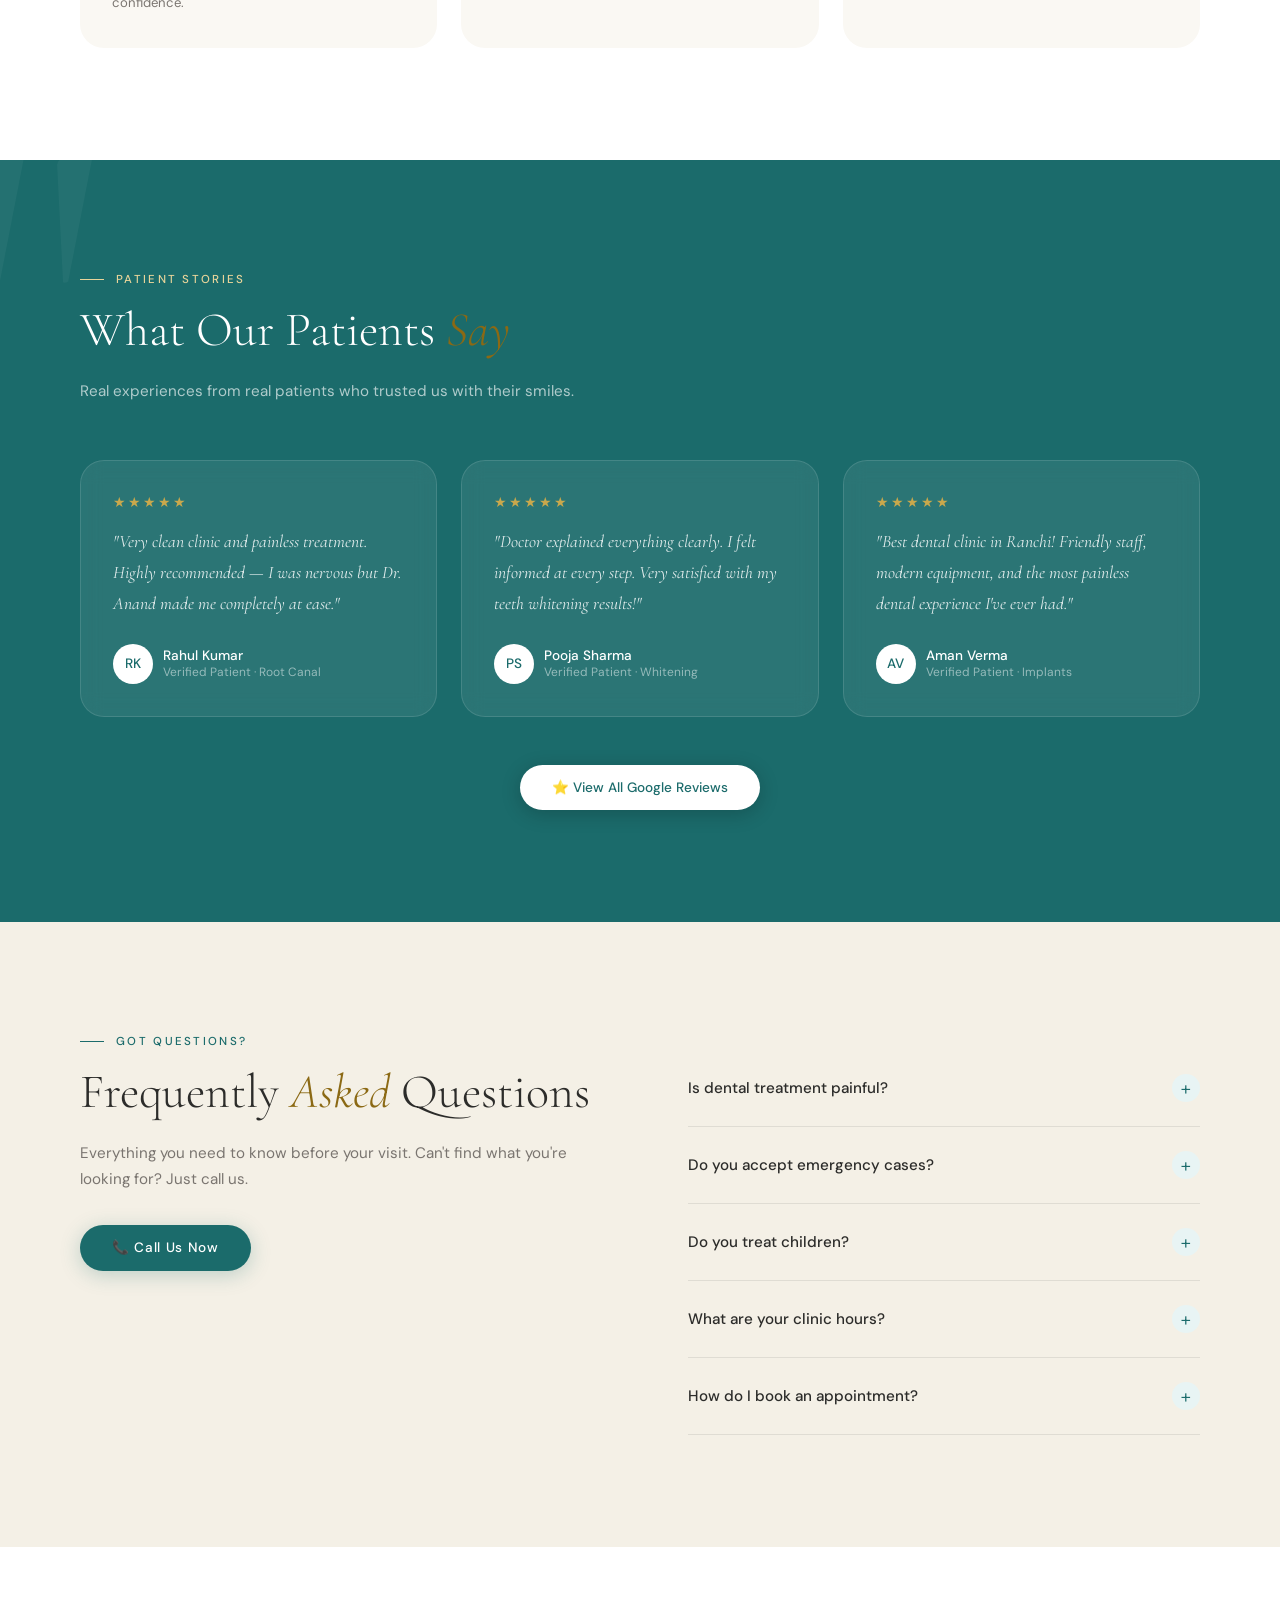
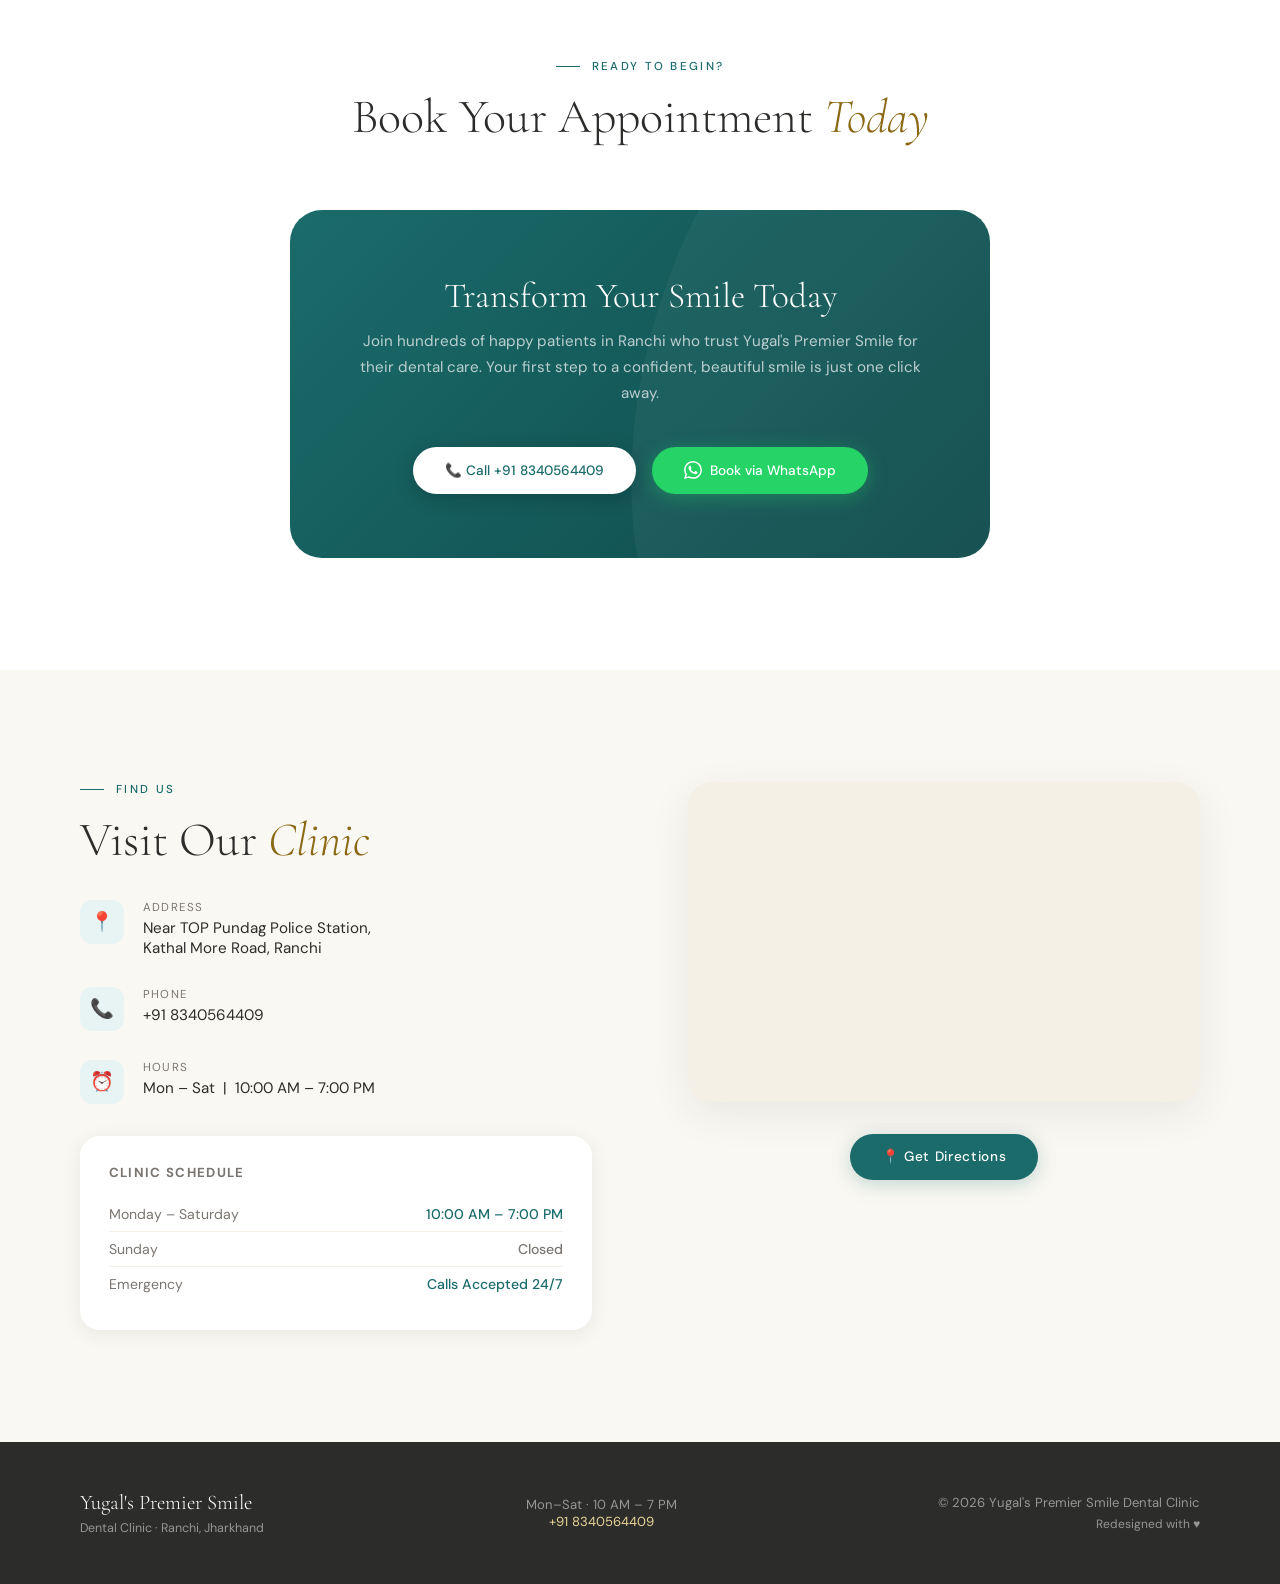
==== commit 67bf74c2: "Add files via upload" ====
--- a/index.html
+++ b/index.html
@@ -1,435 +1,1437 @@
-<!DOCTYPE html>
-<html lang="en">
-<head>
-<link href="https://fonts.googleapis.com/css2?family=Poppins:wght@400;500;600;700&display=swap" rel="stylesheet">
-
-  <meta charset="UTF-8">
-<!-- Favicon -->
-<link rel="icon" type="image/png" sizes="32x32" href="Picture/favicon-32x32.png">
-<link rel="icon" type="image/png" sizes="16x16" href="Picture/favicon-16x16.png">
-
-<!-- Apple Touch Icon (iPhone/iPad) -->
-<link rel="apple-touch-icon" href="Picture/apple-touch-icon.png">
-
-<title>Yugal’s Premier Smile Dental Clinic | Best Dentist in Ranchi</title>
-
-  <meta name="description"
-        content="Yugal’s Premier Smile Dental Clinic in Ranchi offers painless dental treatments, root canal, teeth whitening, smile design & emergency dental care.">
-
-  <meta name="keywords"
-        content="Dental Clinic in Ranchi, Best Dentist in Ranchi, Root Canal Ranchi, Smile Design Ranchi, Dentist Near Me">
-
-  <meta name="author" content="Yugal’s Premier Smile Dental Clinic">
-  <meta name="robots" content="index, follow">
-
-  <meta name="viewport" content="width=device-width, initial-scale=1.0">
-<link href="https://fonts.googleapis.com/css2?family=Poppins:wght@300;400;500;600;700&display=swap" rel="stylesheet">
-
-  <link rel="stylesheet" href="style.css">
-
-  <!-- Local Business Schema for Google -->
-  <script type="application/ld+json">
-  {
-    "@context": "https://schema.org",
-    "@type": "Dentist",
-    "name": "Yugal’s Premier Smile Dental Clinic",
-    "image": "https://harshkishore50-dotcom.github.io/yugals-premier-smile/Picture/logo.png",
-    "address": {
-      "@type": "PostalAddress",
-      "streetAddress": "Near TOP Pundag Police Station, Kathal More Road",
-      "addressLocality": "Ranchi",
-      "addressRegion": "Jharkhand",
-      "postalCode": "834004",
-      "addressCountry": "IN"
-    },
-    "telephone": "+91-8340564409",
-    "openingHours": "Mo-Sa 10:00-19:00",
-    "url": "https://harshkishore50-dotcom.github.io/yugals-premier-smile/"
-  }
-    "geo": {
-  "@type": "GeoCoordinates",
-  "latitude": "23.3586603",
-  "longitude": "85.2530686"
-}
-
-  </script>
-</head>
-  <body>
-<nav class="navbar">
-  <div class="logo">
-    <img src="Picture/logo.png" alt="Yugal’s Premier Smile">
-  </div>
-  <ul>
-    <li><a href="#">Home</a></li>
-    <li><a href="#services">Services</a></li>
-    <li><a href="#appointment">Appointment</a></li>
-    <li><a href="#contact">Contact</a></li>
-  </ul>
-</nav>
-
-<!-- WhatsApp button -->
-<a 
-href="https://wa.me/918340564409?text=Hello%20I%20want%20to%20book%20a%20dental%20appointment"
-class="whatsapp">
-💬
-</a>
-
-
-<!-- HERO -->
-<section class="hero-clean">
-  <div class="hero-text">
-    <p class="hero-small">Transform Your Smile with</p>
-
-    <h1 class="hero-title">
-      Yugal’s Premier Smile
-    </h1>
-
-    <h2 class="hero-subtitle">
-      Dental Clinic
-    </h2>
-
-    <p class="hero-desc">
-      Advanced dental care focused on comfort, precision,
-      and confident smiles.
-    </p>
-
-    <div class="hero-actions">
-      <a href="#services" class="hero-btn primary">View Our Services</a>
-      <a href="#appointment" class="hero-btn outline">Book Appointment</a>
-    </div>
-  </div>
-</section>
-
-
-
-
-
-<!-- WHY CHOOSE US -->
-<section class="why-us" id="services">
-  <h2>Why Choose Us</h2>
-
-  <div class="why-grid">
-    <div class="why-card">
-      <img src="Picture/icon-tech.png" alt="Advanced Technology">
-      <h3>Advanced Technology</h3>
-      <p>Digital X-rays & painless diagnostics.</p>
-    </div>
-
-    <div class="why-card">
-      <img src="Picture/icon-care.png" alt="Gentle Care">
-      <h3>Gentle Care</h3>
-      <p>Comfort-focused, patient-friendly dentists.</p>
-    </div>
-
-    <div class="why-card">
-      <img src="Picture/icon-sterile.png" alt="Sterile Clinic">
-      <h3>Sterile Clinic</h3>
-      <p>High hygiene standards & safety.</p>
-    </div>
-
-    <div class="why-card">
-      <img src="Picture/icon-smile.png" alt="Smile Makeovers">
-      <h3>Smile Makeovers</h3>
-      <p>Cosmetic and restorative solutions.</p>
-    </div>
-  </div>
-</section>
-
-
-
-<!-- ELITE DOCTOR SECTION -->
-<section class="doctor-elite">
-
-  <div class="doctor-card">
-
-    <div class="doctor-photo-wrapper">
-
-      <!-- Floating Background Shape -->
-      <div class="doctor-bg-shape"></div>
-
-      <div class="doctor-image">
-        <img src="Picture/doctor.jpg" alt="Dr Chinmoy Anand">
-      </div>
-
-      <!-- Verified Badge -->
-      <div class="verified-badge">
-        ✔ Verified Dentist
-      </div>
-
-      <!-- LinkedIn Icon -->
-      <a href="https://www.linkedin.com/" target="_blank" class="linkedin-btn">
-        in
-      </a>
-
-    </div>
-
-    <div class="doctor-info">
-      <p class="doctor-tag">Meet Your Dentist</p>
-
-      <h2>Dr. Chinmoy Anand</h2>
-
-      <p class="doctor-degree">
-        BDS – Cosmetic & Restorative Dentist
-      </p>
-
-      <p class="doctor-highlighted">
-        ABSMIDS, Mangalore • Practice at Samara, Russia
-      </p>
-
-      <p class="doctor-description">
-        Dr. Chinmoy Anand is dedicated to creating confident, healthy smiles 
-        through modern and painless dental care. With advanced training in 
-        cosmetic and restorative dentistry, he focuses on precision, comfort, 
-        and long-lasting results.
-      </p>
-
-      <p class="doctor-quote">
-        “Every smile tells a story — my goal is to make yours confident and beautiful.”
-      </p>
-
-    </div>
-
-  </div>
-
-</section>
-
-<!-- SERVICES -->
-<section class="services">
-  <h2>Our Services</h2>
-  <div class="services-grid">
-    <div class="service-card">General Dentistry</div>
-    <div class="service-card">Teeth Whitening</div>
-    <div class="service-card">Root Canal Treatment</div>
-    <div class="service-card">Dental Implants</div>
-    <div class="service-card">Orthodontics</div>
-    <div class="service-card">Kids Dentistry</div>
-  </div>
-</section>
-<!---section class="before-after">
-  <h2>Smile Makeover Gallery</h2>
-  <p>Real transformations by our cosmetic dental specialists</p>
-
-  <!-- CASE 1 -->
-  <!--div class="ba-card">
-    <h3>Full Mouth Rehabilitation</h3>
-
-    <div class="ba-container">
-      <img src="Picture/before1.jpg" class="ba-img">
-      <div class="ba-overlay">
-        <img src="Picture/after1.jpg">
-      </div>
-      <input type="range" min="0" max="100" value="50">
-      <span class="ba-label before">Before</span>
-      <span class="ba-label after">After</span>
-    </div>
-  </div>
-
-  <!-- CASE 2 -->
-  <!--div class="ba-card">
-    <h3>Smile Design & Veneers</h3>
-
-    <div class="ba-container">
-      <img src="Picture/before2.jpg" class="ba-img">
-      <div class="ba-overlay">
-        <img src="Picture/after2.jpg">
-      </div>
-      <input type="range" min="0" max="100" value="50">
-      <span class="ba-label before">Before</span>
-      <span class="ba-label after">After</span>
-    </div>
-  </div>
-</section>
-
-
-<!-- TESTIMONIALS -->
-<section class="testimonials">
-  <h2>What Our Patients Say</h2>
-  <div class="testimonial-card">“Best dental experience! Pain-free and smooth.”</div>
-  <div class="testimonial-card">“Highly skilled, friendly team.”</div>
-  <div class="testimonial-card">“Happy with my smile transformation!”</div>
-</section>
-  <section class="faq">
-  <h2>Frequently Asked Questions</h2>
-
-  <div class="faq-box">
-    <h4>Is dental treatment painful?</h4>
-    <p>No. We use modern painless techniques.</p>
-  </div>
-
-  <div class="faq-box">
-    <h4>Do you accept emergency cases?</h4>
-    <p>Yes, emergency cases are accepted.</p>
-  </div>
-
-  <div class="faq-box">
-    <h4>Do you treat children?</h4>
-    <p>Yes, we provide gentle kids dentistry.</p>
-  </div>
-</section>
-
-
-<!-- APPOINTMENT FORM -->
-<section class="appointment" id="appointment">
-  <h2>Book Appointment</h2>
-
-  <form class="appointment-form" onsubmit="sendWhatsApp(); return false;">
-    <input type="text" id="name" placeholder="👤 Full Name" required>
-    <input type="tel" id="phone" placeholder="📞 Mobile Number" required>
-    <input type="date" id="date" required>
-    <textarea id="problem" placeholder="📝 Problem / Notes"></textarea>
-
-    <button type="submit" class="btn">📲 Book via WhatsApp</button>
-  </form>
-</section>
-
-
-<!-- CONTACT -->
-<section class="contact" id="contact">
-  <h2>Contact Us</h2>
-
-  <div class="contact-box">
-    <p>📍 Near TOP Pundag Police Station, Kathal More Road, Ranchi</p>
-    <p>📞 +91 8340564409</p>
-    <p>⏰ Mon – Sat | 10:00 AM – 7:00 PM</p>
-
-    <a href="tel:+918340564409" class="btn call-btn">📞 Call Now</a>
-  </div>
-</section>
-
- <section class="timings">
-  <h2>Clinic Timings</h2>
-
-  <div class="timing-card">
-    <p>📅 Monday – Saturday</p>
-    <p>⏰ 10:00 AM – 7:00 PM</p>
-    <p>📞 Emergency Calls Accepted</p>
-  </div>
-</section>
-
-
-<section class="reviews" id="reviews">
-  <h2>What Patients Say</h2>
-
-  <div class="review-grid">
-    <div class="review-card">
-      ⭐⭐⭐⭐⭐
-      <p>“Very clean clinic and painless treatment. Highly recommended.”</p>
-      <h4>– Rahul Kumar</h4>
-    </div>
-
-    <div class="review-card">
-      ⭐⭐⭐⭐⭐
-      <p>“Doctor explained everything clearly. Very satisfied.”</p>
-      <h4>– Pooja Sharma</h4>
-    </div>
-
-    <div class="review-card">
-      ⭐⭐⭐⭐⭐
-      <p>“Best dental clinic in Ranchi. Friendly staff.”</p>
-      <h4>– Aman Verma</h4>
-    </div>
-  </div>
-
-  <div class="google-review-btn">
-    <a href="https://www.google.com/search?q=Yugal's+Premier+Smile+Dental+Clinic+Ranchi"
-       target="_blank"
-       class="btn">
-      ⭐ View All Google Reviews
-    </a>
-  </div>
-</section>
-
-<!-- MAP -->
-<section class="map-section">
-  <h2>Find Us on Google Map</h2>
-
-  <div class="map-container">
-    <iframe
-      src="https://www.google.com/maps/embed?pb=!1m18!1m12!1m3!1d3662.8165370735237!2d85.25306857510247!3d23.358660378939582!2m3!1f0!2f0!3f0!3m2!1i1024!2i768!4f13.1!3m3!1m2!1s0x39f4df7501ce6651%3A0x528b80db2a2c24c6!2sYugal's%20Premier%20Smile%20Dental%20Clinic!5e0!3m2!1sen!2sin!4v1770392421526"
-      allowfullscreen=""
-      loading="lazy"
-      referrerpolicy="no-referrer-when-downgrade">
-    </iframe>
-  </div>
-
-  <a href="https://maps.google.com/?q=Yugal's Premier Smile Dental Clinic Ranchi"
-     target="_blank"
-     class="btn direction-btn">
-    📍 Get Directions
-  </a>
-</section>
-
-
-
-
-<footer>
-  <p>© 2026 Yugal’s Premier Smile Dental Clinic</p>
-  <p>Designed & Managed by Clinic Team</p>
-</footer>
-
-<script>
-function sendWhatsApp() {
-  const name = document.getElementById("name").value;
-  const phone = document.getElementById("phone").value;
-  const date = document.getElementById("date").value;
-  const problem = document.getElementById("problem").value;
-
-  const message =
-    `Hello, I want to book a dental appointment.%0A%0A` +
-    `Name: ${name}%0A` +
-    `Mobile: ${phone}%0A` +
-    `Preferred Date: ${date}%0A` +
-    `Problem: ${problem}`;
-
-  window.open(
-    `https://wa.me/918340564409?text=${message}`,
-    "_blank"
-  );
-}
-</script>
-<script>
-document.querySelectorAll(".compare").forEach(c => {
-  const slider = c.querySelector("input");
-  const after = c.querySelector(".compare-after");
-
-  slider.addEventListener("input", () => {
-    after.style.width = slider.value + "%";
-  });
-});
-</script>
-
-
-</body>
-</html>
-
-
-
-
-
-
-
-
-
-
-
-
-
-
-
-
-
-
-
-
-
-
-
-
-
-
-
-
-
-
-
-
+<!DOCTYPE html>
+<html lang="en">
+<head>
+<meta charset="UTF-8"/>
+<meta name="viewport" content="width=device-width, initial-scale=1.0"/>
+<title>Yugal's Premier Smile Dental Clinic | Best Dentist in Ranchi</title>
+<link href="https://fonts.googleapis.com/css2?family=Cormorant+Garamond:ital,wght@0,300;0,400;0,600;1,300;1,400&family=DM+Sans:ital,wght@0,300;0,400;0,500;1,300&display=swap" rel="stylesheet"/>
+<style>
+  :root {
+    --cream: #FAF8F3;
+    --ivory: #F4F0E6;
+    --gold: #C9A84C;
+    --gold-light: #E8D49A;
+    --gold-dark: #8B6914;
+    --teal: #1B6B6B;
+    --teal-light: #2D9B9B;
+    --teal-pale: #E8F4F4;
+    --charcoal: #2C2C2A;
+    --warm-gray: #7A7570;
+    --white: #FFFFFF;
+    --shadow: rgba(44,44,42,0.08);
+    --shadow-strong: rgba(44,44,42,0.18);
+  }
+  *, *::before, *::after { box-sizing: border-box; margin: 0; padding: 0; }
+  html { scroll-behavior: smooth; }
+  body {
+    font-family: 'DM Sans', sans-serif;
+    background: var(--cream);
+    color: var(--charcoal);
+    overflow-x: hidden;
+  }
+
+  /* ─── CURSOR ─── */
+  .cursor {
+    width: 12px; height: 12px;
+    background: var(--gold);
+    border-radius: 50%;
+    position: fixed;
+    pointer-events: none;
+    z-index: 9999;
+    transition: transform 0.15s, width 0.3s, height 0.3s, background 0.3s;
+    mix-blend-mode: multiply;
+  }
+  .cursor-ring {
+    width: 36px; height: 36px;
+    border: 1.5px solid var(--gold);
+    border-radius: 50%;
+    position: fixed;
+    pointer-events: none;
+    z-index: 9998;
+    transition: all 0.2s ease;
+    opacity: 0.5;
+  }
+
+  /* ─── NAV ─── */
+  nav {
+    position: fixed; top: 0; width: 100%; z-index: 1000;
+    padding: 1.2rem 3rem;
+    display: flex; align-items: center; justify-content: space-between;
+    transition: all 0.4s ease;
+  }
+  nav.scrolled {
+    background: rgba(250,248,243,0.95);
+    backdrop-filter: blur(12px);
+    box-shadow: 0 1px 30px var(--shadow);
+    padding: 0.8rem 3rem;
+  }
+  .nav-logo {
+    display: flex; align-items: center; gap: 10px;
+    text-decoration: none;
+  }
+  .nav-logo img { height: 38px; }
+  .nav-logo-text {
+    font-family: 'Cormorant Garamond', serif;
+    font-size: 1.1rem;
+    font-weight: 600;
+    color: var(--charcoal);
+    line-height: 1.2;
+  }
+  .nav-logo-text span {
+    display: block;
+    font-size: 0.65rem;
+    font-weight: 300;
+    letter-spacing: 0.12em;
+    color: var(--warm-gray);
+    text-transform: uppercase;
+  }
+  .nav-links { display: flex; gap: 2.5rem; list-style: none; align-items: center; }
+  .nav-links a {
+    text-decoration: none;
+    font-size: 0.82rem;
+    font-weight: 400;
+    letter-spacing: 0.08em;
+    color: var(--charcoal);
+    text-transform: uppercase;
+    position: relative;
+    transition: color 0.3s;
+  }
+  .nav-links a::after {
+    content: '';
+    position: absolute;
+    bottom: -3px; left: 0;
+    width: 0; height: 1px;
+    background: var(--gold);
+    transition: width 0.3s ease;
+  }
+  .nav-links a:hover { color: var(--gold-dark); }
+  .nav-links a:hover::after { width: 100%; }
+  .nav-cta {
+    background: var(--teal) !important;
+    color: var(--white) !important;
+    padding: 0.6rem 1.4rem;
+    border-radius: 100px;
+    transition: background 0.3s, transform 0.2s !important;
+  }
+  .nav-cta:hover { background: var(--teal-light) !important; transform: translateY(-1px); }
+  .nav-cta::after { display: none !important; }
+
+  /* ─── HERO ─── */
+  .hero {
+    min-height: 100vh;
+    display: grid;
+    grid-template-columns: 1fr 1fr;
+    position: relative;
+    overflow: hidden;
+  }
+  .hero-bg {
+    position: absolute; inset: 0;
+    background: linear-gradient(135deg, var(--ivory) 0%, var(--cream) 60%, var(--teal-pale) 100%);
+    z-index: 0;
+  }
+  .hero-ornament {
+    position: absolute;
+    right: -80px; top: -80px;
+    width: 600px; height: 600px;
+    border-radius: 50%;
+    background: radial-gradient(circle, rgba(201,168,76,0.08) 0%, transparent 70%);
+    z-index: 1;
+    animation: float 8s ease-in-out infinite;
+  }
+  .hero-ornament-2 {
+    position: absolute;
+    left: -100px; bottom: -100px;
+    width: 500px; height: 500px;
+    border-radius: 50%;
+    background: radial-gradient(circle, rgba(27,107,107,0.06) 0%, transparent 70%);
+    z-index: 1;
+    animation: float 10s ease-in-out infinite reverse;
+  }
+  @keyframes float {
+    0%, 100% { transform: translateY(0) scale(1); }
+    50% { transform: translateY(-20px) scale(1.03); }
+  }
+  .hero-content {
+    grid-column: 1;
+    display: flex; flex-direction: column; justify-content: center;
+    padding: 8rem 4rem 5rem 5rem;
+    position: relative; z-index: 2;
+  }
+  .hero-eyebrow {
+    display: flex; align-items: center; gap: 12px;
+    font-size: 0.72rem;
+    letter-spacing: 0.2em;
+    text-transform: uppercase;
+    color: var(--teal);
+    font-weight: 500;
+    margin-bottom: 1.5rem;
+    opacity: 0; animation: fadeUp 0.8s ease 0.2s forwards;
+  }
+  .hero-eyebrow::before {
+    content: '';
+    display: block; width: 30px; height: 1px;
+    background: var(--teal);
+  }
+  .hero-title {
+    font-family: 'Cormorant Garamond', serif;
+    font-size: 4.5rem;
+    line-height: 1.08;
+    font-weight: 300;
+    color: var(--charcoal);
+    margin-bottom: 0.3rem;
+    opacity: 0; animation: fadeUp 0.8s ease 0.4s forwards;
+  }
+  .hero-title em {
+    font-style: italic;
+    color: var(--gold-dark);
+  }
+  .hero-title strong {
+    display: block;
+    font-weight: 600;
+    color: var(--teal);
+  }
+  .hero-subtitle {
+    font-family: 'Cormorant Garamond', serif;
+    font-size: 1.6rem;
+    font-weight: 300;
+    font-style: italic;
+    color: var(--warm-gray);
+    margin-bottom: 1.5rem;
+    opacity: 0; animation: fadeUp 0.8s ease 0.55s forwards;
+  }
+  .hero-desc {
+    font-size: 0.95rem;
+    line-height: 1.75;
+    color: var(--warm-gray);
+    max-width: 420px;
+    margin-bottom: 2.5rem;
+    opacity: 0; animation: fadeUp 0.8s ease 0.7s forwards;
+  }
+  .hero-actions {
+    display: flex; gap: 1rem; flex-wrap: wrap;
+    opacity: 0; animation: fadeUp 0.8s ease 0.85s forwards;
+  }
+  .btn-primary {
+    display: inline-flex; align-items: center; gap: 8px;
+    background: var(--teal);
+    color: var(--white);
+    padding: 0.9rem 2rem;
+    border-radius: 100px;
+    text-decoration: none;
+    font-size: 0.85rem;
+    font-weight: 500;
+    letter-spacing: 0.05em;
+    transition: all 0.3s ease;
+    box-shadow: 0 4px 20px rgba(27,107,107,0.25);
+  }
+  .btn-primary:hover {
+    background: var(--teal-light);
+    transform: translateY(-2px);
+    box-shadow: 0 8px 30px rgba(27,107,107,0.35);
+  }
+  .btn-outline {
+    display: inline-flex; align-items: center; gap: 8px;
+    background: transparent;
+    color: var(--charcoal);
+    padding: 0.9rem 2rem;
+    border-radius: 100px;
+    border: 1.5px solid var(--charcoal);
+    text-decoration: none;
+    font-size: 0.85rem;
+    font-weight: 500;
+    letter-spacing: 0.05em;
+    transition: all 0.3s ease;
+  }
+  .btn-outline:hover {
+    background: var(--charcoal);
+    color: var(--white);
+    transform: translateY(-2px);
+  }
+  .hero-image-col {
+    grid-column: 2;
+    display: flex; align-items: center; justify-content: center;
+    position: relative; z-index: 2;
+    padding: 6rem 3rem 3rem;
+    opacity: 0; animation: fadeIn 1s ease 0.5s forwards;
+  }
+  .hero-image-frame {
+    position: relative;
+    width: 420px; max-width: 100%;
+  }
+  .hero-image-frame::before {
+    content: '';
+    position: absolute;
+    inset: -15px;
+    border: 1px solid var(--gold-light);
+    border-radius: 40% 60% 60% 40% / 40% 40% 60% 60%;
+    animation: morphBorder 8s ease-in-out infinite;
+    z-index: -1;
+  }
+  @keyframes morphBorder {
+    0%, 100% { border-radius: 40% 60% 60% 40% / 40% 40% 60% 60%; }
+    50% { border-radius: 60% 40% 40% 60% / 60% 60% 40% 40%; }
+  }
+  .hero-image-frame img {
+    width: 100%;
+    height: 460px;
+    object-fit: cover;
+    border-radius: 35% 65% 65% 35% / 35% 35% 65% 65%;
+    animation: morphImg 8s ease-in-out infinite;
+    display: block;
+  }
+  @keyframes morphImg {
+    0%, 100% { border-radius: 35% 65% 65% 35% / 35% 35% 65% 65%; }
+    50% { border-radius: 65% 35% 35% 65% / 65% 65% 35% 35%; }
+  }
+  .hero-badge {
+    position: absolute;
+    bottom: 30px; left: -20px;
+    background: var(--white);
+    border-radius: 16px;
+    padding: 1rem 1.3rem;
+    box-shadow: 0 8px 30px var(--shadow-strong);
+    display: flex; align-items: center; gap: 10px;
+    animation: slideInLeft 0.8s ease 1s both;
+  }
+  .hero-badge-icon {
+    width: 40px; height: 40px;
+    background: var(--teal-pale);
+    border-radius: 10px;
+    display: flex; align-items: center; justify-content: center;
+    font-size: 1.3rem;
+  }
+  .hero-badge-text { font-size: 0.78rem; }
+  .hero-badge-text strong { display: block; color: var(--charcoal); font-weight: 500; }
+  .hero-badge-text span { color: var(--warm-gray); }
+  .hero-badge-2 {
+    position: absolute;
+    top: 60px; right: -20px;
+    background: var(--teal);
+    border-radius: 16px;
+    padding: 1rem 1.3rem;
+    box-shadow: 0 8px 30px rgba(27,107,107,0.3);
+    color: var(--white);
+    animation: slideInRight 0.8s ease 1.2s both;
+  }
+  .hero-badge-2 .num {
+    font-family: 'Cormorant Garamond', serif;
+    font-size: 2rem; font-weight: 600; line-height: 1;
+  }
+  .hero-badge-2 .lbl {
+    font-size: 0.7rem; opacity: 0.8; letter-spacing: 0.05em;
+  }
+  .hero-stats {
+    display: flex; gap: 2rem;
+    margin-top: 2.5rem;
+    opacity: 0; animation: fadeUp 0.8s ease 1s forwards;
+  }
+  .stat-item { text-align: center; }
+  .stat-num {
+    font-family: 'Cormorant Garamond', serif;
+    font-size: 2.2rem; font-weight: 600;
+    color: var(--charcoal); line-height: 1;
+  }
+  .stat-label {
+    font-size: 0.72rem; color: var(--warm-gray);
+    letter-spacing: 0.05em; margin-top: 2px;
+  }
+  .stat-divider { width: 1px; background: var(--gold-light); }
+
+  /* ─── ANIMATIONS ─── */
+  @keyframes fadeUp {
+    from { opacity: 0; transform: translateY(24px); }
+    to { opacity: 1; transform: translateY(0); }
+  }
+  @keyframes fadeIn {
+    from { opacity: 0; }
+    to { opacity: 1; }
+  }
+  @keyframes slideInLeft {
+    from { opacity: 0; transform: translateX(-30px); }
+    to { opacity: 1; transform: translateX(0); }
+  }
+  @keyframes slideInRight {
+    from { opacity: 0; transform: translateX(30px); }
+    to { opacity: 1; transform: translateX(0); }
+  }
+  .reveal {
+    opacity: 0;
+    transform: translateY(32px);
+    transition: opacity 0.7s ease, transform 0.7s ease;
+  }
+  .reveal.visible {
+    opacity: 1;
+    transform: translateY(0);
+  }
+  .reveal-delay-1 { transition-delay: 0.1s; }
+  .reveal-delay-2 { transition-delay: 0.2s; }
+  .reveal-delay-3 { transition-delay: 0.3s; }
+  .reveal-delay-4 { transition-delay: 0.4s; }
+
+  /* ─── SECTION COMMONS ─── */
+  section { padding: 7rem 5rem; }
+  .section-eyebrow {
+    display: flex; align-items: center; gap: 12px;
+    font-size: 0.72rem;
+    letter-spacing: 0.2em;
+    text-transform: uppercase;
+    color: var(--teal);
+    font-weight: 500;
+    margin-bottom: 1rem;
+  }
+  .section-eyebrow::before {
+    content: '';
+    display: block; width: 24px; height: 1px;
+    background: var(--teal);
+  }
+  .section-title {
+    font-family: 'Cormorant Garamond', serif;
+    font-size: 3rem;
+    font-weight: 300;
+    color: var(--charcoal);
+    line-height: 1.15;
+    margin-bottom: 1.2rem;
+  }
+  .section-title em { font-style: italic; color: var(--gold-dark); }
+  .section-desc {
+    font-size: 0.95rem;
+    color: var(--warm-gray);
+    line-height: 1.75;
+    max-width: 500px;
+  }
+
+  /* ─── WHY CHOOSE US ─── */
+  .why-us {
+    background: var(--white);
+    display: grid;
+    grid-template-columns: 1fr 1fr;
+    gap: 5rem;
+    align-items: center;
+  }
+  .why-cards {
+    display: grid;
+    grid-template-columns: 1fr 1fr;
+    gap: 1.2rem;
+  }
+  .why-card {
+    background: var(--cream);
+    border-radius: 20px;
+    padding: 1.8rem 1.5rem;
+    transition: all 0.3s ease;
+    cursor: default;
+    position: relative;
+    overflow: hidden;
+  }
+  .why-card::before {
+    content: '';
+    position: absolute;
+    inset: 0;
+    background: linear-gradient(135deg, var(--teal) 0%, var(--teal-light) 100%);
+    opacity: 0;
+    transition: opacity 0.3s ease;
+    border-radius: inherit;
+  }
+  .why-card:hover { transform: translateY(-4px); box-shadow: 0 12px 40px var(--shadow); }
+  .why-card:hover::before { opacity: 1; }
+  .why-card:hover .why-icon-wrap { background: rgba(255,255,255,0.15); }
+  .why-card:hover .why-card-title { color: var(--white); }
+  .why-card:hover .why-card-desc { color: rgba(255,255,255,0.8); }
+  .why-card:hover img { filter: brightness(0) invert(1); }
+  .why-icon-wrap {
+    width: 48px; height: 48px;
+    background: var(--teal-pale);
+    border-radius: 12px;
+    display: flex; align-items: center; justify-content: center;
+    margin-bottom: 1rem;
+    position: relative; z-index: 1;
+    transition: background 0.3s;
+  }
+  .why-icon-wrap img { width: 26px; height: 26px; object-fit: contain; }
+  .why-card-title {
+    font-weight: 500;
+    font-size: 0.95rem;
+    color: var(--charcoal);
+    margin-bottom: 0.4rem;
+    position: relative; z-index: 1;
+    transition: color 0.3s;
+  }
+  .why-card-desc {
+    font-size: 0.82rem;
+    color: var(--warm-gray);
+    line-height: 1.6;
+    position: relative; z-index: 1;
+    transition: color 0.3s;
+  }
+
+  /* ─── DOCTOR ─── */
+  .doctor-section {
+    background: var(--cream);
+    display: grid;
+    grid-template-columns: 1fr 1fr;
+    gap: 6rem;
+    align-items: center;
+  }
+  .doctor-img-wrap {
+    position: relative;
+  }
+  .doctor-img-wrap img {
+    width: 100%;
+    max-width: 440px;
+    border-radius: 30px;
+    display: block;
+    box-shadow: 0 20px 60px var(--shadow-strong);
+    transition: transform 0.4s ease;
+  }
+  .doctor-img-wrap:hover img { transform: scale(1.02); }
+  .doctor-accent {
+    position: absolute;
+    bottom: -20px; right: -20px;
+    width: 200px; height: 200px;
+    border-radius: 50%;
+    border: 1px solid var(--gold-light);
+    z-index: -1;
+    animation: spin 20s linear infinite;
+  }
+  @keyframes spin {
+    from { transform: rotate(0deg); }
+    to { transform: rotate(360deg); }
+  }
+  .doctor-verified {
+    position: absolute;
+    top: 20px; right: -15px;
+    background: var(--gold);
+    color: var(--white);
+    border-radius: 100px;
+    padding: 0.5rem 1rem;
+    font-size: 0.75rem;
+    font-weight: 500;
+    letter-spacing: 0.05em;
+    box-shadow: 0 4px 20px rgba(201,168,76,0.4);
+    animation: pulse 2s ease-in-out infinite;
+  }
+  @keyframes pulse {
+    0%, 100% { box-shadow: 0 4px 20px rgba(201,168,76,0.4); }
+    50% { box-shadow: 0 4px 30px rgba(201,168,76,0.7); }
+  }
+  .doctor-quote {
+    font-family: 'Cormorant Garamond', serif;
+    font-size: 1.35rem;
+    font-style: italic;
+    color: var(--teal);
+    line-height: 1.6;
+    margin: 1.5rem 0;
+    padding-left: 1.5rem;
+    border-left: 2px solid var(--gold);
+  }
+  .doctor-credentials {
+    display: flex; gap: 0.8rem; flex-wrap: wrap;
+    margin-top: 1.5rem;
+  }
+  .credential-tag {
+    background: var(--teal-pale);
+    color: var(--teal);
+    border-radius: 100px;
+    padding: 0.4rem 1rem;
+    font-size: 0.78rem;
+    font-weight: 500;
+  }
+
+  /* ─── SERVICES ─── */
+  .services-section {
+    background: var(--white);
+  }
+  .services-header {
+    display: flex; justify-content: space-between; align-items: flex-end;
+    margin-bottom: 4rem;
+  }
+  .services-grid {
+    display: grid;
+    grid-template-columns: repeat(3, 1fr);
+    gap: 1.5rem;
+  }
+  .service-card {
+    background: var(--cream);
+    border-radius: 24px;
+    padding: 2.2rem 2rem;
+    position: relative;
+    overflow: hidden;
+    transition: all 0.4s ease;
+    cursor: default;
+  }
+  .service-card::after {
+    content: '';
+    position: absolute;
+    bottom: 0; left: 0; right: 0;
+    height: 3px;
+    background: linear-gradient(90deg, var(--teal), var(--gold));
+    transform: scaleX(0);
+    transition: transform 0.4s ease;
+    transform-origin: left;
+  }
+  .service-card:hover { transform: translateY(-6px); box-shadow: 0 16px 50px var(--shadow); }
+  .service-card:hover::after { transform: scaleX(1); }
+  .service-number {
+    font-family: 'Cormorant Garamond', serif;
+    font-size: 3.5rem;
+    font-weight: 300;
+    color: var(--gold-light);
+    line-height: 1;
+    margin-bottom: 0.5rem;
+    display: block;
+    transition: color 0.3s;
+  }
+  .service-card:hover .service-number { color: var(--gold); }
+  .service-name {
+    font-size: 1rem;
+    font-weight: 500;
+    color: var(--charcoal);
+    margin-bottom: 0.5rem;
+  }
+  .service-desc {
+    font-size: 0.82rem;
+    color: var(--warm-gray);
+    line-height: 1.6;
+  }
+  .service-icon {
+    position: absolute;
+    top: 1.5rem; right: 1.5rem;
+    font-size: 1.8rem;
+    opacity: 0.2;
+    transition: opacity 0.3s, transform 0.3s;
+  }
+  .service-card:hover .service-icon { opacity: 0.6; transform: rotate(-10deg) scale(1.2); }
+
+  /* ─── TESTIMONIALS ─── */
+  .testimonials-section {
+    background: var(--teal);
+    position: relative;
+    overflow: hidden;
+  }
+  .testimonials-section::before {
+    content: '"';
+    font-family: 'Cormorant Garamond', serif;
+    font-size: 30rem;
+    position: absolute;
+    top: -6rem; left: -2rem;
+    color: rgba(255,255,255,0.04);
+    line-height: 1;
+    pointer-events: none;
+  }
+  .testimonials-section .section-eyebrow { color: var(--gold-light); }
+  .testimonials-section .section-eyebrow::before { background: var(--gold-light); }
+  .testimonials-section .section-title { color: var(--white); }
+  .testimonials-section .section-desc { color: rgba(255,255,255,0.65); }
+  .testimonials-grid {
+    display: grid;
+    grid-template-columns: repeat(3, 1fr);
+    gap: 1.5rem;
+    margin-top: 3.5rem;
+  }
+  .testimonial-card {
+    background: rgba(255,255,255,0.07);
+    border: 1px solid rgba(255,255,255,0.12);
+    border-radius: 24px;
+    padding: 2rem;
+    backdrop-filter: blur(10px);
+    transition: all 0.3s ease;
+  }
+  .testimonial-card:hover {
+    background: rgba(255,255,255,0.12);
+    transform: translateY(-4px);
+  }
+  .stars { color: var(--gold); letter-spacing: 2px; font-size: 0.9rem; margin-bottom: 1rem; }
+  .testimonial-text {
+    font-size: 0.95rem;
+    color: rgba(255,255,255,0.85);
+    line-height: 1.75;
+    font-style: italic;
+    font-family: 'Cormorant Garamond', serif;
+    font-size: 1.1rem;
+    margin-bottom: 1.5rem;
+  }
+  .testimonial-author { display: flex; align-items: center; gap: 10px; }
+  .author-avatar {
+    width: 40px; height: 40px;
+    border-radius: 50%;
+    display: flex; align-items: center; justify-content: center;
+    font-size: 0.85rem;
+    font-weight: 500;
+    color: var(--teal);
+    background: var(--white);
+  }
+  .author-name { font-size: 0.85rem; font-weight: 500; color: var(--white); }
+  .author-tag { font-size: 0.75rem; color: rgba(255,255,255,0.5); }
+
+  /* ─── FAQ ─── */
+  .faq-section {
+    background: var(--ivory);
+    display: grid;
+    grid-template-columns: 1fr 1fr;
+    gap: 6rem;
+    align-items: start;
+  }
+  .faq-list { margin-top: 1rem; }
+  .faq-item {
+    border-bottom: 1px solid rgba(44,44,42,0.1);
+    padding: 1.5rem 0;
+    cursor: pointer;
+  }
+  .faq-question {
+    display: flex; justify-content: space-between; align-items: center;
+    font-size: 0.95rem;
+    font-weight: 500;
+    color: var(--charcoal);
+    gap: 1rem;
+  }
+  .faq-toggle {
+    width: 28px; height: 28px;
+    border-radius: 50%;
+    background: var(--teal-pale);
+    color: var(--teal);
+    display: flex; align-items: center; justify-content: center;
+    font-size: 1.2rem;
+    flex-shrink: 0;
+    transition: all 0.3s ease;
+    font-weight: 300;
+  }
+  .faq-item.open .faq-toggle {
+    background: var(--teal);
+    color: var(--white);
+    transform: rotate(45deg);
+  }
+  .faq-answer {
+    font-size: 0.88rem;
+    color: var(--warm-gray);
+    line-height: 1.75;
+    max-height: 0;
+    overflow: hidden;
+    transition: max-height 0.4s ease, padding 0.3s ease;
+  }
+  .faq-item.open .faq-answer {
+    max-height: 200px;
+    padding-top: 0.8rem;
+  }
+
+  /* ─── APPOINTMENT ─── */
+  .appointment-section {
+    background: var(--white);
+    text-align: center;
+  }
+  .appointment-inner {
+    max-width: 700px;
+    margin: 0 auto;
+  }
+  .appointment-card {
+    background: linear-gradient(135deg, var(--teal) 0%, #0F4A4A 100%);
+    border-radius: 32px;
+    padding: 4rem;
+    position: relative;
+    overflow: hidden;
+    margin-top: 4rem;
+  }
+  .appointment-card::before {
+    content: '';
+    position: absolute;
+    top: -50%; right: -10%;
+    width: 60%;
+    height: 200%;
+    background: rgba(255,255,255,0.04);
+    border-radius: 50%;
+    transform: skewX(-10deg);
+  }
+  .appointment-card h3 {
+    font-family: 'Cormorant Garamond', serif;
+    font-size: 2.2rem;
+    font-weight: 300;
+    color: var(--white);
+    margin-bottom: 0.8rem;
+    position: relative;
+  }
+  .appointment-card p {
+    color: rgba(255,255,255,0.7);
+    margin-bottom: 2.5rem;
+    font-size: 0.95rem;
+    line-height: 1.7;
+    position: relative;
+  }
+  .appt-actions {
+    display: flex; gap: 1rem; justify-content: center; flex-wrap: wrap;
+    position: relative;
+  }
+  .btn-white {
+    display: inline-flex; align-items: center; gap: 8px;
+    background: var(--white);
+    color: var(--teal);
+    padding: 0.9rem 2rem;
+    border-radius: 100px;
+    text-decoration: none;
+    font-size: 0.85rem;
+    font-weight: 500;
+    transition: all 0.3s ease;
+    box-shadow: 0 4px 20px rgba(0,0,0,0.2);
+  }
+  .btn-white:hover { transform: translateY(-2px); box-shadow: 0 8px 30px rgba(0,0,0,0.3); }
+  .btn-whatsapp {
+    display: inline-flex; align-items: center; gap: 8px;
+    background: #25D366;
+    color: var(--white);
+    padding: 0.9rem 2rem;
+    border-radius: 100px;
+    text-decoration: none;
+    font-size: 0.85rem;
+    font-weight: 500;
+    transition: all 0.3s ease;
+    box-shadow: 0 4px 20px rgba(37,211,102,0.35);
+  }
+  .btn-whatsapp:hover { transform: translateY(-2px); box-shadow: 0 8px 30px rgba(37,211,102,0.5); }
+
+  /* ─── CONTACT ─── */
+  .contact-section {
+    background: var(--cream);
+    display: grid;
+    grid-template-columns: 1fr 1fr;
+    gap: 6rem;
+    align-items: start;
+  }
+  .contact-items { margin-top: 2rem; }
+  .contact-item {
+    display: flex; gap: 1.2rem;
+    align-items: flex-start;
+    margin-bottom: 1.8rem;
+  }
+  .contact-icon {
+    width: 44px; height: 44px;
+    background: var(--teal-pale);
+    border-radius: 12px;
+    display: flex; align-items: center; justify-content: center;
+    font-size: 1.2rem;
+    flex-shrink: 0;
+    transition: all 0.3s;
+  }
+  .contact-item:hover .contact-icon {
+    background: var(--teal);
+    transform: scale(1.05);
+  }
+  .contact-label {
+    font-size: 0.72rem;
+    text-transform: uppercase;
+    letter-spacing: 0.1em;
+    color: var(--warm-gray);
+    margin-bottom: 0.2rem;
+  }
+  .contact-value {
+    font-size: 0.95rem;
+    color: var(--charcoal);
+    font-weight: 400;
+  }
+  .contact-value a {
+    color: inherit;
+    text-decoration: none;
+    transition: color 0.2s;
+  }
+  .contact-value a:hover { color: var(--teal); }
+  .map-embed {
+    border-radius: 24px;
+    overflow: hidden;
+    box-shadow: 0 12px 40px var(--shadow);
+    height: 320px;
+    background: var(--ivory);
+    display: flex; align-items: center; justify-content: center;
+  }
+  .map-embed iframe {
+    width: 100%; height: 100%; border: 0; display: block;
+  }
+  .timing-card {
+    background: var(--white);
+    border-radius: 20px;
+    padding: 1.8rem;
+    box-shadow: 0 4px 20px var(--shadow);
+    margin-top: 2rem;
+  }
+  .timing-card h4 {
+    font-size: 0.82rem;
+    text-transform: uppercase;
+    letter-spacing: 0.1em;
+    color: var(--warm-gray);
+    margin-bottom: 1rem;
+  }
+  .timing-row {
+    display: flex; justify-content: space-between;
+    padding: 0.5rem 0;
+    border-bottom: 1px solid var(--ivory);
+    font-size: 0.88rem;
+  }
+  .timing-row:last-child { border-bottom: none; }
+  .timing-day { color: var(--warm-gray); }
+  .timing-time { font-weight: 500; color: var(--teal); }
+
+  /* ─── FOOTER ─── */
+  footer {
+    background: var(--charcoal);
+    color: rgba(255,255,255,0.5);
+    padding: 3rem 5rem;
+    display: flex;
+    justify-content: space-between;
+    align-items: center;
+    flex-wrap: wrap;
+    gap: 1rem;
+  }
+  footer .logo-text {
+    font-family: 'Cormorant Garamond', serif;
+    font-size: 1.3rem;
+    color: var(--white);
+    font-weight: 300;
+  }
+  footer p { font-size: 0.82rem; }
+
+  /* ─── WHATSAPP FLOAT ─── */
+  .wa-float {
+    position: fixed;
+    bottom: 2rem; right: 2rem;
+    z-index: 500;
+    width: 56px; height: 56px;
+    background: #25D366;
+    border-radius: 50%;
+    display: flex; align-items: center; justify-content: center;
+    text-decoration: none;
+    box-shadow: 0 4px 20px rgba(37,211,102,0.5);
+    animation: floatBounce 3s ease-in-out infinite;
+    transition: transform 0.2s;
+  }
+  .wa-float:hover { transform: scale(1.1); }
+  @keyframes floatBounce {
+    0%, 100% { transform: translateY(0); }
+    50% { transform: translateY(-8px); }
+  }
+  .wa-float svg { width: 28px; height: 28px; fill: white; }
+
+  /* ─── SCROLL PROGRESS BAR ─── */
+  #progress-bar {
+    position: fixed;
+    top: 0; left: 0;
+    height: 3px;
+    background: linear-gradient(90deg, var(--teal), var(--gold));
+    width: 0%;
+    z-index: 9999;
+    transition: width 0.1s linear;
+  }
+
+  /* ─── RESPONSIVE ─── */
+  @media (max-width: 900px) {
+    section { padding: 5rem 2rem; }
+    nav { padding: 1rem 1.5rem; }
+    nav.scrolled { padding: 0.7rem 1.5rem; }
+    .nav-links { display: none; }
+    .hero { grid-template-columns: 1fr; }
+    .hero-content { padding: 7rem 2rem 3rem; }
+    .hero-title { font-size: 3rem; }
+    .hero-image-col { display: none; }
+    .why-us, .doctor-section, .faq-section, .contact-section {
+      grid-template-columns: 1fr;
+      gap: 3rem;
+    }
+    .services-grid { grid-template-columns: 1fr; }
+    .testimonials-grid { grid-template-columns: 1fr; }
+    .services-header { flex-direction: column; gap: 1rem; align-items: flex-start; }
+    footer { padding: 2rem; flex-direction: column; text-align: center; }
+  }
+</style>
+</head>
+<body>
+
+<!-- Scroll Progress Bar -->
+<div id="progress-bar"></div>
+
+<!-- Custom Cursor -->
+<div class="cursor" id="cursor"></div>
+<div class="cursor-ring" id="cursor-ring"></div>
+
+<!-- WhatsApp Float -->
+<a class="wa-float" href="https://wa.me/918340564409?text=Hello%20I%20want%20to%20book%20a%20dental%20appointment" target="_blank" aria-label="Chat on WhatsApp">
+  <svg viewBox="0 0 24 24" xmlns="http://www.w3.org/2000/svg">
+    <path d="M17.472 14.382c-.297-.149-1.758-.867-2.03-.967-.273-.099-.471-.148-.67.15-.197.297-.767.966-.94 1.164-.173.199-.347.223-.644.075-.297-.15-1.255-.463-2.39-1.475-.883-.788-1.48-1.761-1.653-2.059-.173-.297-.018-.458.13-.606.134-.133.298-.347.446-.52.149-.174.198-.298.298-.497.099-.198.05-.371-.025-.52-.075-.149-.669-1.612-.916-2.207-.242-.579-.487-.5-.669-.51-.173-.008-.371-.01-.57-.01-.198 0-.52.074-.792.372-.272.297-1.04 1.016-1.04 2.479 0 1.462 1.065 2.875 1.213 3.074.149.198 2.096 3.2 5.077 4.487.709.306 1.262.489 1.694.625.712.227 1.36.195 1.871.118.571-.085 1.758-.719 2.006-1.413.248-.694.248-1.289.173-1.413-.074-.124-.272-.198-.57-.347m-5.421 7.403h-.004a9.87 9.87 0 01-5.031-1.378l-.361-.214-3.741.982.998-3.648-.235-.374a9.86 9.86 0 01-1.51-5.26c.001-5.45 4.436-9.884 9.888-9.884 2.64 0 5.122 1.03 6.988 2.898a9.825 9.825 0 012.893 6.994c-.003 5.45-4.437 9.884-9.885 9.884m8.413-18.297A11.815 11.815 0 0012.05 0C5.495 0 .16 5.335.157 11.892c0 2.096.547 4.142 1.588 5.945L.057 24l6.305-1.654a11.882 11.882 0 005.683 1.448h.005c6.554 0 11.89-5.335 11.893-11.893a11.821 11.821 0 00-3.48-8.413z"/>
+  </svg>
+</a>
+
+<!-- Navigation -->
+<nav id="navbar">
+  <a href="#" class="nav-logo">
+    <img src="https://harshkishore50-dotcom.github.io/yugals-premier-smile/Picture/logo.png" alt="Yugal's Premier Smile" onerror="this.style.display='none'"/>
+    <div class="nav-logo-text">
+      Yugal's Premier Smile
+      <span>Dental Clinic · Ranchi</span>
+    </div>
+  </a>
+  <ul class="nav-links">
+    <li><a href="#why-us">About</a></li>
+    <li><a href="#doctor">Doctor</a></li>
+    <li><a href="#services">Services</a></li>
+    <li><a href="#testimonials">Reviews</a></li>
+    <li><a href="#contact">Contact</a></li>
+    <li><a href="https://wa.me/918340564409?text=Hello%20I%20want%20to%20book%20a%20dental%20appointment" class="nav-cta" target="_blank">Book Now</a></li>
+  </ul>
+</nav>
+
+<!-- Hero -->
+<section class="hero">
+  <div class="hero-bg"></div>
+  <div class="hero-ornament"></div>
+  <div class="hero-ornament-2"></div>
+  <div class="hero-content">
+    <div class="hero-eyebrow">Best Dental Clinic in Ranchi</div>
+    <h1 class="hero-title">
+      Transform Your<br>
+      <em>Smile</em> with<br>
+      <strong>Yugal's Premier</strong>
+    </h1>
+    <p class="hero-subtitle">Advanced Care, Gentle Touch</p>
+    <p class="hero-desc">Experience painless, precision dental care in a warm and welcoming environment. Your confident smile begins here.</p>
+    <div class="hero-actions">
+      <a href="https://wa.me/918340564409?text=Hello%20I%20want%20to%20book%20a%20dental%20appointment" class="btn-primary" target="_blank">
+        📅 Book Appointment
+      </a>
+      <a href="#services" class="btn-outline">
+        Our Services →
+      </a>
+    </div>
+    <div class="hero-stats">
+      <div class="stat-item">
+        <div class="stat-num" data-count="500">0</div>
+        <div class="stat-label">Happy Patients</div>
+      </div>
+      <div class="stat-divider"></div>
+      <div class="stat-item">
+        <div class="stat-num" data-count="6">0</div>
+        <div class="stat-label">Services</div>
+      </div>
+      <div class="stat-divider"></div>
+      <div class="stat-item">
+        <div class="stat-num" data-count="5">0</div>
+        <div class="stat-label">Star Rating</div>
+      </div>
+    </div>
+  </div>
+  <div class="hero-image-col">
+    <div class="hero-image-frame">
+      <img src="https://harshkishore50-dotcom.github.io/yugals-premier-smile/Picture/doctor.jpg" alt="Dr. Chinmoy Anand" onerror="this.src='https://images.unsplash.com/photo-1609840114035-3c981b782dfe?w=500&q=80'"/>
+      <div class="hero-badge">
+        <div class="hero-badge-icon">🦷</div>
+        <div class="hero-badge-text">
+          <strong>Pain-Free Treatment</strong>
+          <span>Modern techniques</span>
+        </div>
+      </div>
+      <div class="hero-badge-2">
+        <div class="num">5★</div>
+        <div class="lbl">Google Rating</div>
+      </div>
+    </div>
+  </div>
+</section>
+
+<!-- Why Choose Us -->
+<section class="why-us" id="why-us">
+  <div>
+    <div class="section-eyebrow reveal">Why Choose Us</div>
+    <h2 class="section-title reveal reveal-delay-1">Your smile deserves <em>the best care</em></h2>
+    <p class="section-desc reveal reveal-delay-2">We combine advanced technology with compassionate care to create a dental experience that's truly exceptional.</p>
+  </div>
+  <div class="why-cards">
+    <div class="why-card reveal">
+      <div class="why-icon-wrap">
+        <img src="https://harshkishore50-dotcom.github.io/yugals-premier-smile/Picture/icon-tech.png" alt="" onerror="this.parentElement.innerHTML='🔬'"/>
+      </div>
+      <div class="why-card-title">Advanced Technology</div>
+      <div class="why-card-desc">Digital X-rays & painless diagnostics for accurate, fast care.</div>
+    </div>
+    <div class="why-card reveal reveal-delay-1">
+      <div class="why-icon-wrap">
+        <img src="https://harshkishore50-dotcom.github.io/yugals-premier-smile/Picture/icon-care.png" alt="" onerror="this.parentElement.innerHTML='💙'"/>
+      </div>
+      <div class="why-card-title">Gentle Care</div>
+      <div class="why-card-desc">Comfort-focused, patient-friendly approach to every procedure.</div>
+    </div>
+    <div class="why-card reveal reveal-delay-2">
+      <div class="why-icon-wrap">
+        <img src="https://harshkishore50-dotcom.github.io/yugals-premier-smile/Picture/icon-sterile.png" alt="" onerror="this.parentElement.innerHTML='🏥'"/>
+      </div>
+      <div class="why-card-title">Sterile Clinic</div>
+      <div class="why-card-desc">Highest hygiene standards and strict safety protocols.</div>
+    </div>
+    <div class="why-card reveal reveal-delay-3">
+      <div class="why-icon-wrap">
+        <img src="https://harshkishore50-dotcom.github.io/yugals-premier-smile/Picture/icon-smile.png" alt="" onerror="this.parentElement.innerHTML='😁'"/>
+      </div>
+      <div class="why-card-title">Smile Makeovers</div>
+      <div class="why-card-desc">Cosmetic & restorative solutions for your perfect smile.</div>
+    </div>
+  </div>
+</section>
+
+<!-- Doctor -->
+<section class="doctor-section" id="doctor">
+  <div class="doctor-img-wrap reveal">
+    <img src="https://harshkishore50-dotcom.github.io/yugals-premier-smile/Picture/doctor.jpg" alt="Dr. Chinmoy Anand" onerror="this.src='https://images.unsplash.com/photo-1612349317150-e413f6a5b16d?w=500&q=80'"/>
+    <div class="doctor-accent"></div>
+    <div class="doctor-verified">✔ Verified Dentist</div>
+  </div>
+  <div>
+    <div class="section-eyebrow reveal">Meet Your Dentist</div>
+    <h2 class="section-title reveal reveal-delay-1">Dr. Chinmoy <em>Anand</em></h2>
+    <p class="reveal reveal-delay-2" style="color: var(--warm-gray); font-size: 0.9rem; line-height: 1.7;">
+      BDS – Cosmetic & Restorative Dentist<br>
+      ABSMIDS, Mangalore · Practice at Samara, Russia
+    </p>
+    <p class="reveal reveal-delay-2" style="margin-top: 1rem; font-size: 0.92rem; color: var(--warm-gray); line-height: 1.8;">
+      Dr. Chinmoy Anand is dedicated to creating confident, healthy smiles through modern and painless dental care. With advanced training in cosmetic and restorative dentistry, he focuses on precision, comfort, and long-lasting results.
+    </p>
+    <blockquote class="doctor-quote reveal reveal-delay-3">
+      "Every smile tells a story — my goal is to make yours confident and beautiful."
+    </blockquote>
+    <div class="doctor-credentials reveal reveal-delay-4">
+      <span class="credential-tag">Cosmetic Dentistry</span>
+      <span class="credential-tag">Restorative Care</span>
+      <span class="credential-tag">Painless Treatment</span>
+      <span class="credential-tag">Kids Specialist</span>
+    </div>
+  </div>
+</section>
+
+<!-- Services -->
+<section class="services-section" id="services">
+  <div class="services-header">
+    <div>
+      <div class="section-eyebrow reveal">Our Expertise</div>
+      <h2 class="section-title reveal reveal-delay-1">Complete Dental <em>Solutions</em></h2>
+    </div>
+    <p class="section-desc reveal reveal-delay-2">From routine check-ups to full smile makeovers — we cover everything your smile needs.</p>
+  </div>
+  <div class="services-grid">
+    <div class="service-card reveal">
+      <span class="service-number">01</span>
+      <div class="service-name">General Dentistry</div>
+      <div class="service-desc">Comprehensive check-ups, cleanings, fillings, and preventive care for lasting oral health.</div>
+      <span class="service-icon">🦷</span>
+    </div>
+    <div class="service-card reveal reveal-delay-1">
+      <span class="service-number">02</span>
+      <div class="service-name">Teeth Whitening</div>
+      <div class="service-desc">Professional-grade whitening treatments that restore your smile's natural brilliance.</div>
+      <span class="service-icon">✨</span>
+    </div>
+    <div class="service-card reveal reveal-delay-2">
+      <span class="service-number">03</span>
+      <div class="service-name">Root Canal Treatment</div>
+      <div class="service-desc">Painless, precise root canal therapy using modern techniques and equipment.</div>
+      <span class="service-icon">⚕️</span>
+    </div>
+    <div class="service-card reveal reveal-delay-1">
+      <span class="service-number">04</span>
+      <div class="service-name">Dental Implants</div>
+      <div class="service-desc">Permanent, natural-looking tooth replacements that restore function and confidence.</div>
+      <span class="service-icon">🔩</span>
+    </div>
+    <div class="service-card reveal reveal-delay-2">
+      <span class="service-number">05</span>
+      <div class="service-name">Orthodontics</div>
+      <div class="service-desc">Braces and aligners for beautifully straight teeth and a perfectly aligned bite.</div>
+      <span class="service-icon">📐</span>
+    </div>
+    <div class="service-card reveal reveal-delay-3">
+      <span class="service-number">06</span>
+      <div class="service-name">Kids Dentistry</div>
+      <div class="service-desc">Gentle, fun, and reassuring dental care designed especially for our youngest patients.</div>
+      <span class="service-icon">👶</span>
+    </div>
+  </div>
+</section>
+
+<!-- Testimonials -->
+<section class="testimonials-section" id="testimonials">
+  <div class="section-eyebrow reveal">Patient Stories</div>
+  <h2 class="section-title reveal reveal-delay-1">What Our Patients <em>Say</em></h2>
+  <p class="section-desc reveal reveal-delay-2">Real experiences from real patients who trusted us with their smiles.</p>
+  <div class="testimonials-grid">
+    <div class="testimonial-card reveal">
+      <div class="stars">★★★★★</div>
+      <p class="testimonial-text">"Very clean clinic and painless treatment. Highly recommended — I was nervous but Dr. Anand made me completely at ease."</p>
+      <div class="testimonial-author">
+        <div class="author-avatar">RK</div>
+        <div>
+          <div class="author-name">Rahul Kumar</div>
+          <div class="author-tag">Verified Patient · Root Canal</div>
+        </div>
+      </div>
+    </div>
+    <div class="testimonial-card reveal reveal-delay-1">
+      <div class="stars">★★★★★</div>
+      <p class="testimonial-text">"Doctor explained everything clearly. I felt informed at every step. Very satisfied with my teeth whitening results!"</p>
+      <div class="testimonial-author">
+        <div class="author-avatar">PS</div>
+        <div>
+          <div class="author-name">Pooja Sharma</div>
+          <div class="author-tag">Verified Patient · Whitening</div>
+        </div>
+      </div>
+    </div>
+    <div class="testimonial-card reveal reveal-delay-2">
+      <div class="stars">★★★★★</div>
+      <p class="testimonial-text">"Best dental clinic in Ranchi! Friendly staff, modern equipment, and the most painless dental experience I've ever had."</p>
+      <div class="testimonial-author">
+        <div class="author-avatar">AV</div>
+        <div>
+          <div class="author-name">Aman Verma</div>
+          <div class="author-tag">Verified Patient · Implants</div>
+        </div>
+      </div>
+    </div>
+  </div>
+  <div style="text-align: center; margin-top: 3rem;" class="reveal">
+    <a href="https://www.google.com/search?q=Yugal's+Premier+Smile+Dental+Clinic+Ranchi" target="_blank" class="btn-white">⭐ View All Google Reviews</a>
+  </div>
+</section>
+
+<!-- FAQ -->
+<section class="faq-section" id="faq">
+  <div>
+    <div class="section-eyebrow reveal">Got Questions?</div>
+    <h2 class="section-title reveal reveal-delay-1">Frequently <em>Asked</em> Questions</h2>
+    <p class="section-desc reveal reveal-delay-2">Everything you need to know before your visit. Can't find what you're looking for? Just call us.</p>
+    <div style="margin-top: 2rem;" class="reveal reveal-delay-3">
+      <a href="tel:+918340564409" class="btn-primary">📞 Call Us Now</a>
+    </div>
+  </div>
+  <div class="faq-list reveal reveal-delay-1">
+    <div class="faq-item">
+      <div class="faq-question">
+        Is dental treatment painful?
+        <div class="faq-toggle">+</div>
+      </div>
+      <div class="faq-answer">No. We use the latest modern painless techniques, including local anesthesia and gentle instrumentation, to ensure your complete comfort throughout every procedure.</div>
+    </div>
+    <div class="faq-item">
+      <div class="faq-question">
+        Do you accept emergency cases?
+        <div class="faq-toggle">+</div>
+      </div>
+      <div class="faq-answer">Yes, we accept emergency dental cases. Please call us immediately at +91 8340564409 and we will accommodate you as quickly as possible.</div>
+    </div>
+    <div class="faq-item">
+      <div class="faq-question">
+        Do you treat children?
+        <div class="faq-toggle">+</div>
+      </div>
+      <div class="faq-answer">Absolutely! We have a dedicated kids dentistry service designed to be gentle, fun, and reassuring. We help children develop healthy dental habits for life.</div>
+    </div>
+    <div class="faq-item">
+      <div class="faq-question">
+        What are your clinic hours?
+        <div class="faq-toggle">+</div>
+      </div>
+      <div class="faq-answer">We are open Monday through Saturday, 10:00 AM to 7:00 PM. Emergency calls are accepted outside these hours as well.</div>
+    </div>
+    <div class="faq-item">
+      <div class="faq-question">
+        How do I book an appointment?
+        <div class="faq-toggle">+</div>
+      </div>
+      <div class="faq-answer">You can book an appointment by calling us at +91 8340564409 or simply clicking the WhatsApp button to chat with us instantly.</div>
+    </div>
+  </div>
+</section>
+
+<!-- Appointment CTA -->
+<section class="appointment-section" id="appointment">
+  <div class="appointment-inner">
+    <div class="section-eyebrow reveal" style="justify-content: center;">Ready to Begin?</div>
+    <h2 class="section-title reveal reveal-delay-1" style="text-align: center;">Book Your Appointment <em>Today</em></h2>
+  </div>
+  <div class="appointment-inner">
+    <div class="appointment-card reveal">
+      <h3>Transform Your Smile Today</h3>
+      <p>Join hundreds of happy patients in Ranchi who trust Yugal's Premier Smile for their dental care. Your first step to a confident, beautiful smile is just one click away.</p>
+      <div class="appt-actions">
+        <a href="tel:+918340564409" class="btn-white">📞 Call +91 8340564409</a>
+        <a href="https://wa.me/918340564409?text=Hello%20I%20want%20to%20book%20a%20dental%20appointment" class="btn-whatsapp" target="_blank">
+          <svg viewBox="0 0 24 24" width="18" height="18" fill="white"><path d="M17.472 14.382c-.297-.149-1.758-.867-2.03-.967-.273-.099-.471-.148-.67.15-.197.297-.767.966-.94 1.164-.173.199-.347.223-.644.075-.297-.15-1.255-.463-2.39-1.475-.883-.788-1.48-1.761-1.653-2.059-.173-.297-.018-.458.13-.606.134-.133.298-.347.446-.52.149-.174.198-.298.298-.497.099-.198.05-.371-.025-.52-.075-.149-.669-1.612-.916-2.207-.242-.579-.487-.5-.669-.51-.173-.008-.371-.01-.57-.01-.198 0-.52.074-.792.372-.272.297-1.04 1.016-1.04 2.479 0 1.462 1.065 2.875 1.213 3.074.149.198 2.096 3.2 5.077 4.487.709.306 1.262.489 1.694.625.712.227 1.36.195 1.871.118.571-.085 1.758-.719 2.006-1.413.248-.694.248-1.289.173-1.413-.074-.124-.272-.198-.57-.347m-5.421 7.403h-.004a9.87 9.87 0 01-5.031-1.378l-.361-.214-3.741.982.998-3.648-.235-.374a9.86 9.86 0 01-1.51-5.26c.001-5.45 4.436-9.884 9.888-9.884 2.64 0 5.122 1.03 6.988 2.898a9.825 9.825 0 012.893 6.994c-.003 5.45-4.437 9.884-9.885 9.884m8.413-18.297A11.815 11.815 0 0012.05 0C5.495 0 .16 5.335.157 11.892c0 2.096.547 4.142 1.588 5.945L.057 24l6.305-1.654a11.882 11.882 0 005.683 1.448h.005c6.554 0 11.89-5.335 11.893-11.893a11.821 11.821 0 00-3.48-8.413z"/></svg>
+          Book via WhatsApp
+        </a>
+      </div>
+    </div>
+  </div>
+</section>
+
+<!-- Contact -->
+<section class="contact-section" id="contact">
+  <div>
+    <div class="section-eyebrow reveal">Find Us</div>
+    <h2 class="section-title reveal reveal-delay-1">Visit Our <em>Clinic</em></h2>
+    <div class="contact-items">
+      <div class="contact-item reveal reveal-delay-1">
+        <div class="contact-icon">📍</div>
+        <div>
+          <div class="contact-label">Address</div>
+          <div class="contact-value">Near TOP Pundag Police Station,<br>Kathal More Road, Ranchi</div>
+        </div>
+      </div>
+      <div class="contact-item reveal reveal-delay-2">
+        <div class="contact-icon">📞</div>
+        <div>
+          <div class="contact-label">Phone</div>
+          <div class="contact-value"><a href="tel:+918340564409">+91 8340564409</a></div>
+        </div>
+      </div>
+      <div class="contact-item reveal reveal-delay-3">
+        <div class="contact-icon">⏰</div>
+        <div>
+          <div class="contact-label">Hours</div>
+          <div class="contact-value">Mon – Sat &nbsp;|&nbsp; 10:00 AM – 7:00 PM</div>
+        </div>
+      </div>
+    </div>
+    <div class="timing-card reveal reveal-delay-4">
+      <h4>Clinic Schedule</h4>
+      <div class="timing-row">
+        <span class="timing-day">Monday – Saturday</span>
+        <span class="timing-time">10:00 AM – 7:00 PM</span>
+      </div>
+      <div class="timing-row">
+        <span class="timing-day">Sunday</span>
+        <span class="timing-time" style="color: var(--warm-gray);">Closed</span>
+      </div>
+      <div class="timing-row">
+        <span class="timing-day">Emergency</span>
+        <span class="timing-time">Calls Accepted 24/7</span>
+      </div>
+    </div>
+  </div>
+  <div>
+    <div class="map-embed reveal">
+      <iframe
+        src="https://maps.google.com/maps?q=Yugal's+Premier+Smile+Dental+Clinic+Ranchi&t=&z=15&ie=UTF8&iwloc=&output=embed"
+        allowfullscreen="" loading="lazy" referrerpolicy="no-referrer-when-downgrade"
+        title="Clinic Location">
+      </iframe>
+    </div>
+    <div style="text-align: center; margin-top: 1rem;" class="reveal">
+      <a href="https://maps.google.com/?q=Yugal's Premier Smile Dental Clinic Ranchi" target="_blank" class="btn-primary" style="display: inline-flex; margin-top: 1rem;">📍 Get Directions</a>
+    </div>
+  </div>
+</section>
+
+<!-- Footer -->
+<footer>
+  <div>
+    <div class="logo-text">Yugal's Premier Smile</div>
+    <p style="margin-top: 0.3rem; font-size: 0.78rem;">Dental Clinic · Ranchi, Jharkhand</p>
+  </div>
+  <div style="text-align: center;">
+    <p>Mon–Sat · 10 AM – 7 PM</p>
+    <p><a href="tel:+918340564409" style="color: var(--gold-light); text-decoration: none;">+91 8340564409</a></p>
+  </div>
+  <div style="text-align: right;">
+    <p>© 2026 Yugal's Premier Smile Dental Clinic</p>
+    <p style="margin-top: 0.3rem; font-size: 0.75rem;">Redesigned with ♥</p>
+  </div>
+</footer>
+
+<script>
+// ─── CURSOR ───
+const cursor = document.getElementById('cursor');
+const ring = document.getElementById('cursor-ring');
+let mx = 0, my = 0, rx = 0, ry = 0;
+document.addEventListener('mousemove', e => {
+  mx = e.clientX; my = e.clientY;
+  cursor.style.left = mx - 6 + 'px';
+  cursor.style.top = my - 6 + 'px';
+});
+function animateRing() {
+  rx += (mx - rx - 18) * 0.15;
+  ry += (my - ry - 18) * 0.15;
+  ring.style.left = rx + 'px';
+  ring.style.top = ry + 'px';
+  requestAnimationFrame(animateRing);
+}
+animateRing();
+document.querySelectorAll('a, button, .faq-item, .service-card, .why-card').forEach(el => {
+  el.addEventListener('mouseenter', () => {
+    cursor.style.width = '20px';
+    cursor.style.height = '20px';
+    ring.style.width = '50px';
+    ring.style.height = '50px';
+    ring.style.marginLeft = '-7px';
+    ring.style.marginTop = '-7px';
+  });
+  el.addEventListener('mouseleave', () => {
+    cursor.style.width = '12px';
+    cursor.style.height = '12px';
+    ring.style.width = '36px';
+    ring.style.height = '36px';
+    ring.style.marginLeft = '0';
+    ring.style.marginTop = '0';
+  });
+});
+
+// ─── SCROLL PROGRESS ───
+window.addEventListener('scroll', () => {
+  const scroll = window.scrollY;
+  const height = document.body.scrollHeight - window.innerHeight;
+  document.getElementById('progress-bar').style.width = (scroll / height * 100) + '%';
+  
+  // Nav
+  const nav = document.getElementById('navbar');
+  nav.classList.toggle('scrolled', scroll > 50);
+});
+
+// ─── REVEAL ON SCROLL ───
+const reveals = document.querySelectorAll('.reveal');
+const observer = new IntersectionObserver((entries) => {
+  entries.forEach(e => { if (e.isIntersecting) { e.target.classList.add('visible'); } });
+}, { threshold: 0.12 });
+reveals.forEach(el => observer.observe(el));
+
+// ─── COUNTER ANIMATION ───
+function animateCounter(el) {
+  const target = parseInt(el.dataset.count);
+  const suffix = target === 5 ? '★' : '+';
+  let count = 0;
+  const step = Math.ceil(target / 50);
+  const timer = setInterval(() => {
+    count = Math.min(count + step, target);
+    el.textContent = count + suffix;
+    if (count >= target) clearInterval(timer);
+  }, 30);
+}
+const statsObserver = new IntersectionObserver((entries) => {
+  entries.forEach(e => {
+    if (e.isIntersecting) {
+      document.querySelectorAll('[data-count]').forEach(animateCounter);
+      statsObserver.disconnect();
+    }
+  });
+}, { threshold: 0.5 });
+const statsEl = document.querySelector('.hero-stats');
+if (statsEl) statsObserver.observe(statsEl);
+
+// ─── FAQ ───
+document.querySelectorAll('.faq-item').forEach(item => {
+  item.addEventListener('click', () => {
+    const isOpen = item.classList.contains('open');
+    document.querySelectorAll('.faq-item').forEach(i => i.classList.remove('open'));
+    if (!isOpen) item.classList.add('open');
+  });
+});
+
+// ─── SMOOTH ANCHOR ───
+document.querySelectorAll('a[href^="#"]').forEach(a => {
+  a.addEventListener('click', e => {
+    const target = document.querySelector(a.getAttribute('href'));
+    if (target) {
+      e.preventDefault();
+      target.scrollIntoView({ behavior: 'smooth', block: 'start' });
+    }
+  });
+});
+</script>
+</body>
+</html>
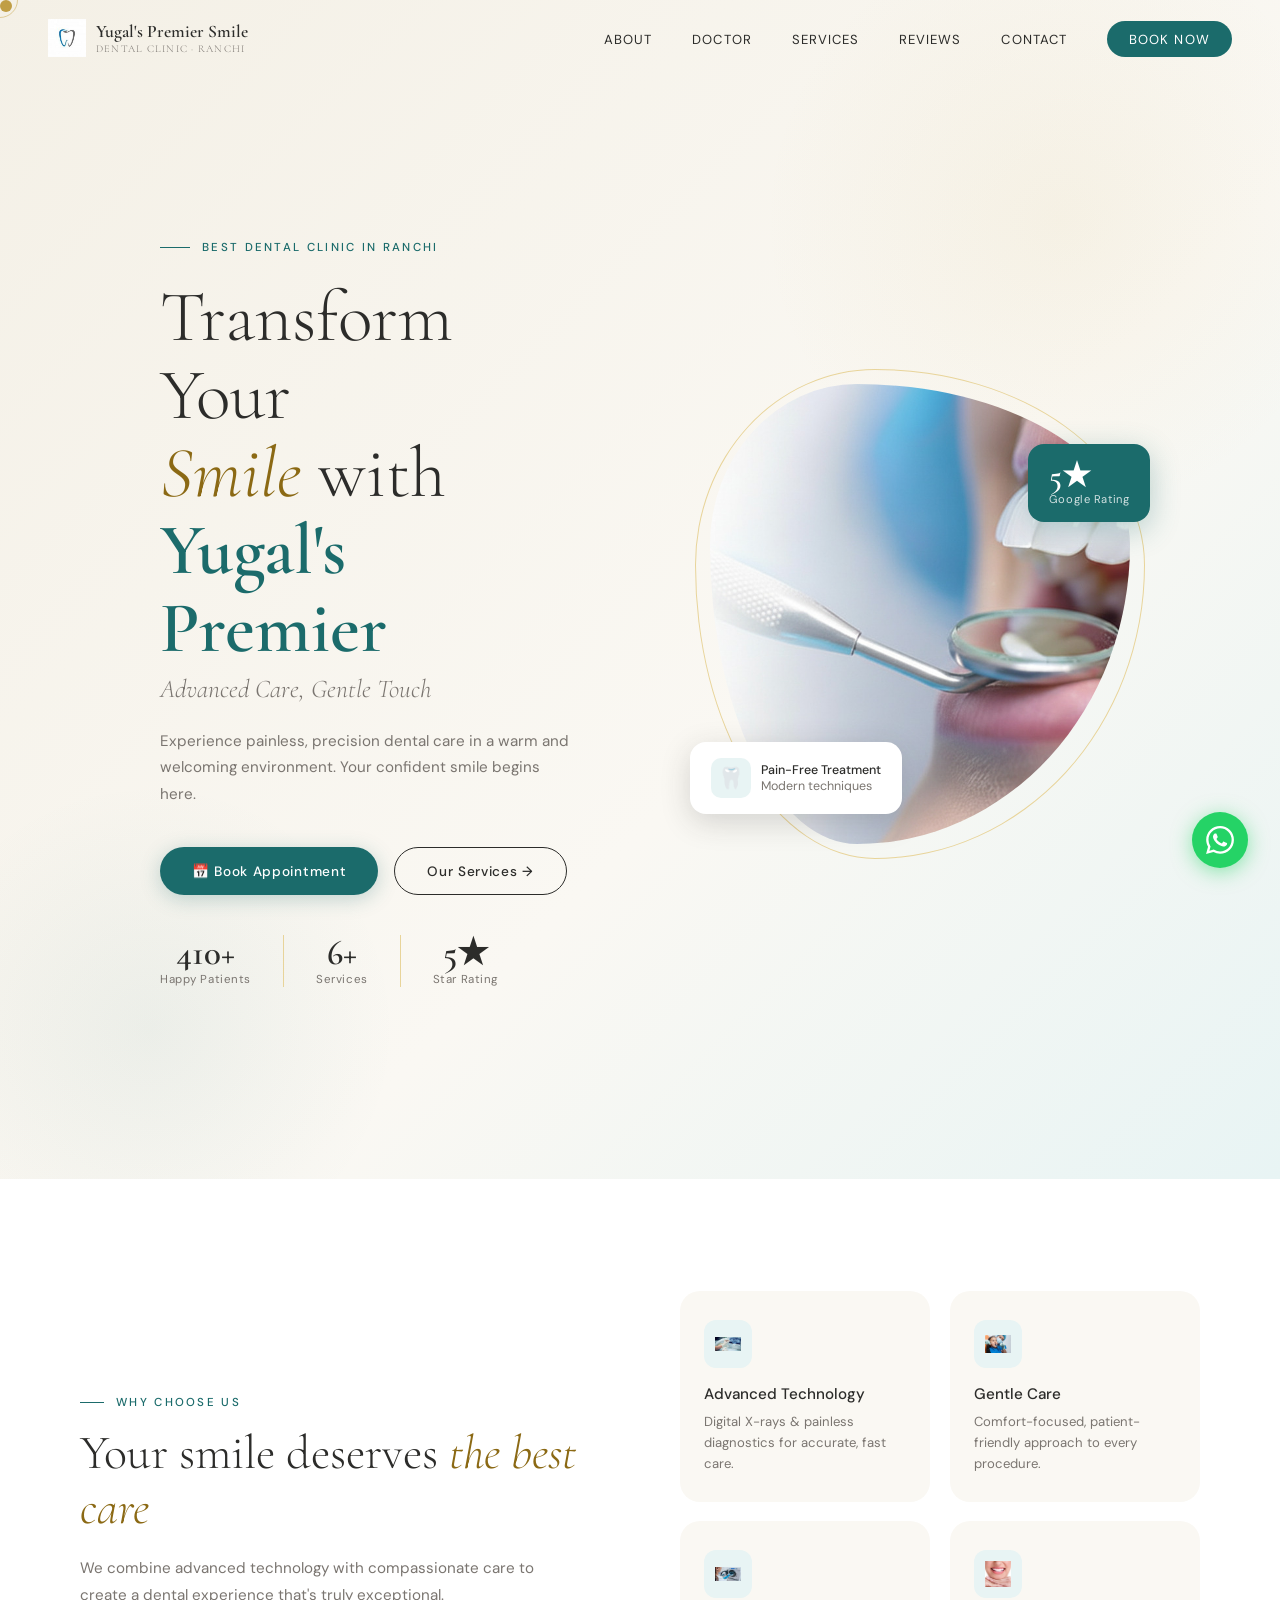
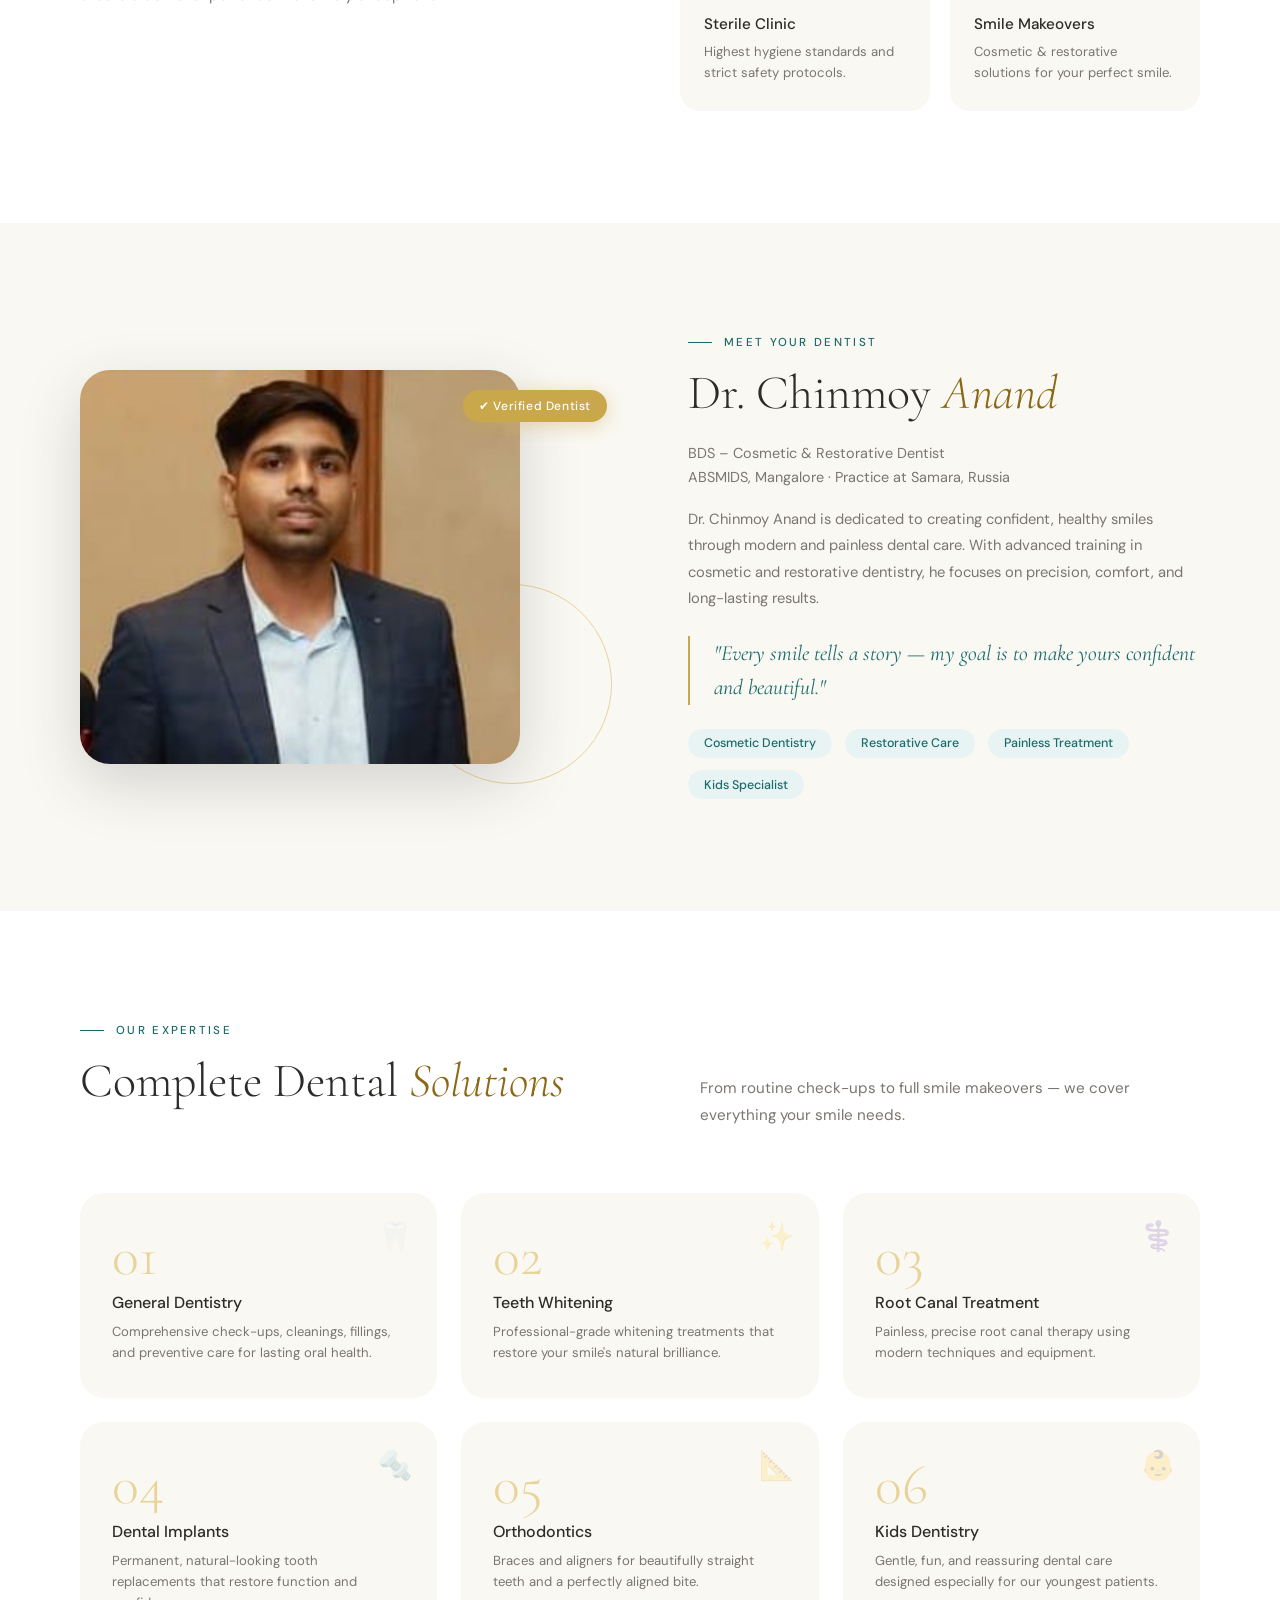
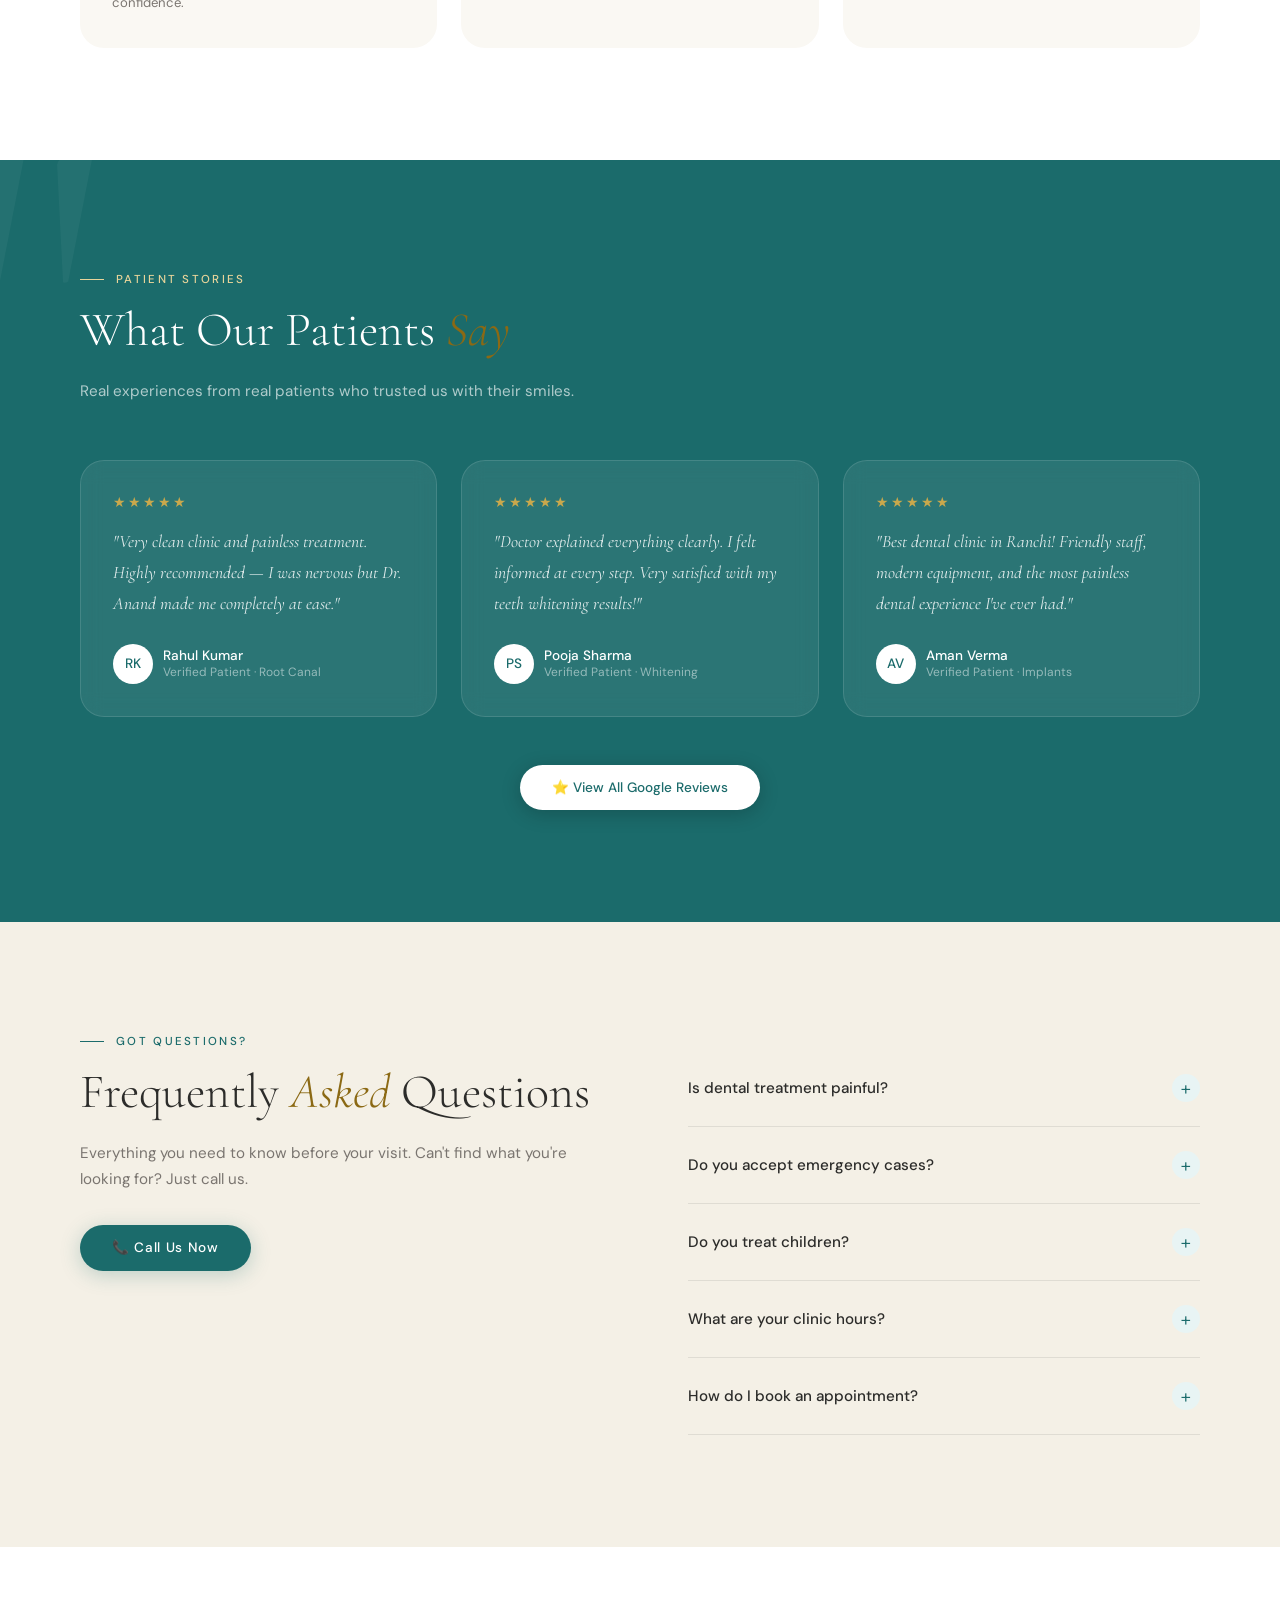
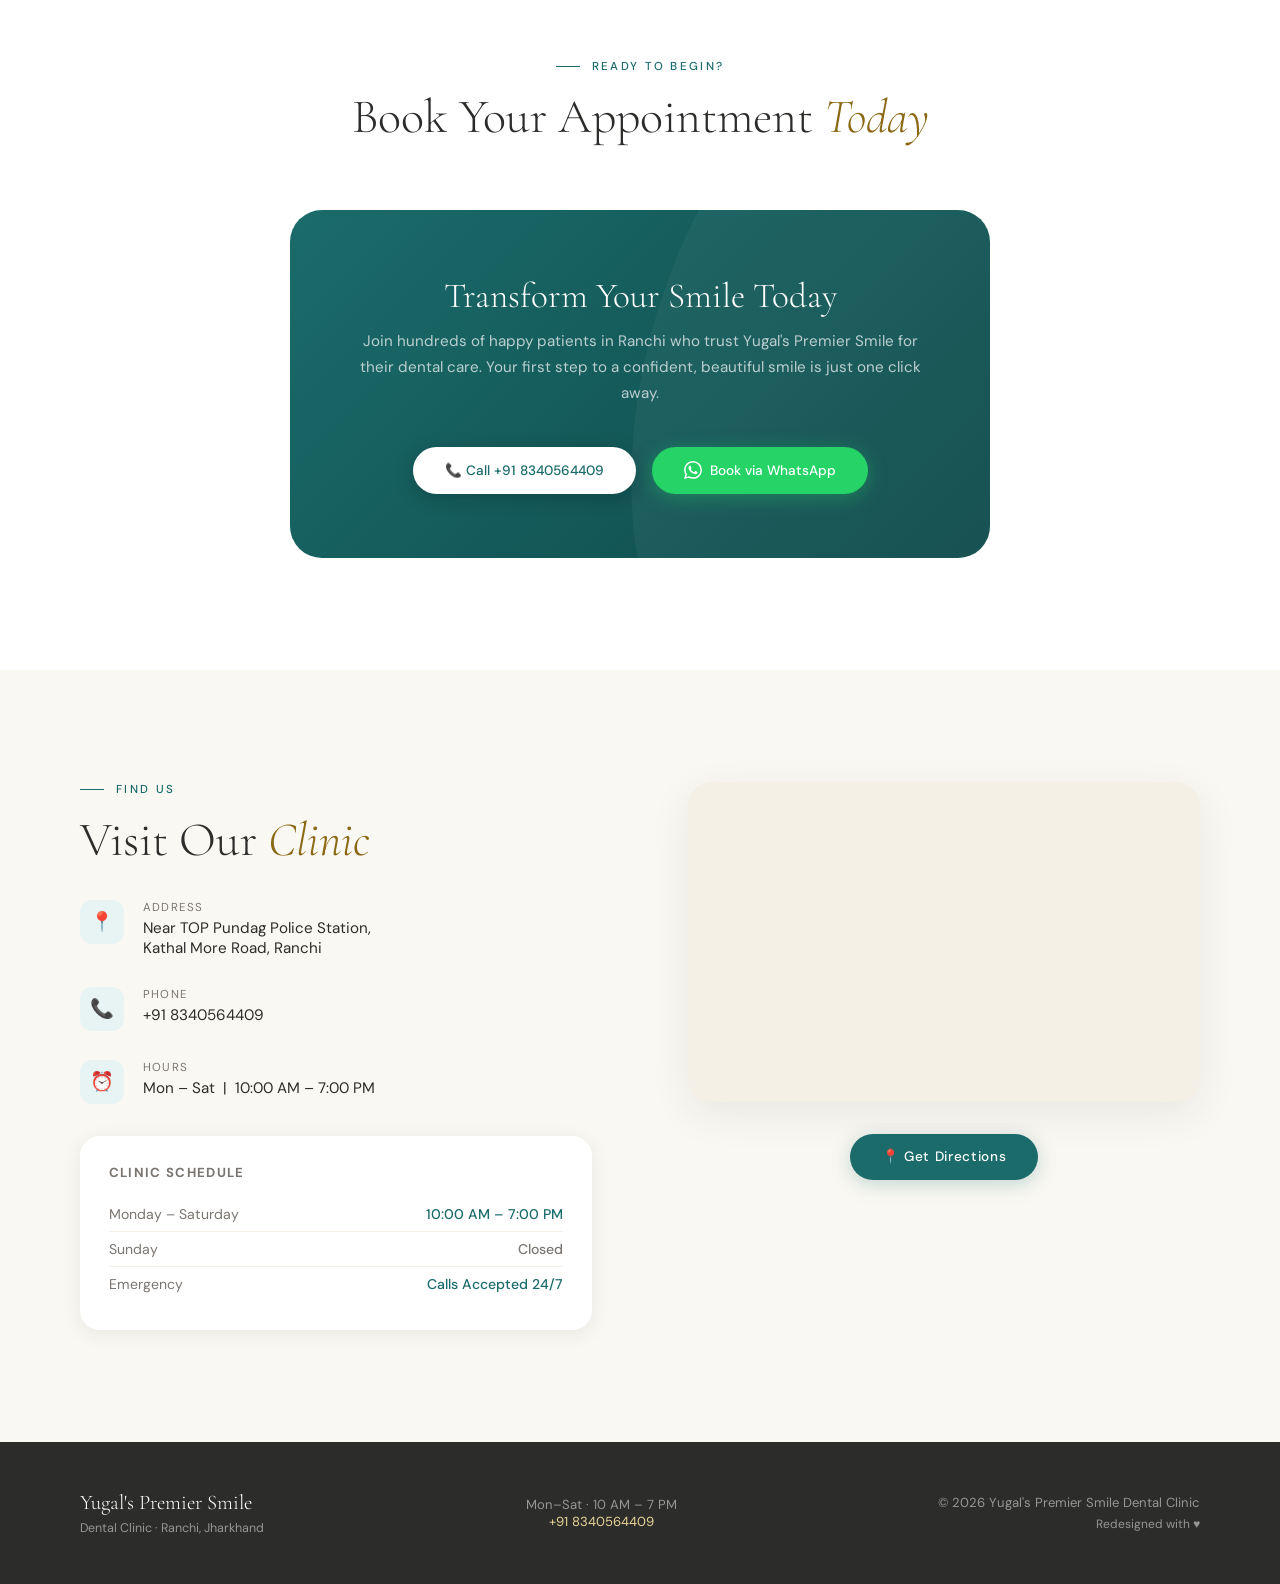
==== commit 86789753: "Update hero image in index.html" ====
--- a/index.html
+++ b/index.html
@@ -1013,7 +1013,7 @@
   </div>
   <div class="hero-image-col">
     <div class="hero-image-frame">
-      <img src="https://harshkishore50-dotcom.github.io/yugals-premier-smile/Picture/doctor.jpg" alt="Dr. Chinmoy Anand" onerror="this.src='https://images.unsplash.com/photo-1609840114035-3c981b782dfe?w=500&q=80'"/>
+      <img src="https://harshkishore50-dotcom.github.io/yugals-premier-smile/Picture/clinic-hero.jpg" alt="Dr. Chinmoy Anand" onerror="this.src='https://images.unsplash.com/photo-1609840114035-3c981b782dfe?w=500&q=80'"/>
       <div class="hero-badge">
         <div class="hero-badge-icon">🦷</div>
         <div class="hero-badge-text">
